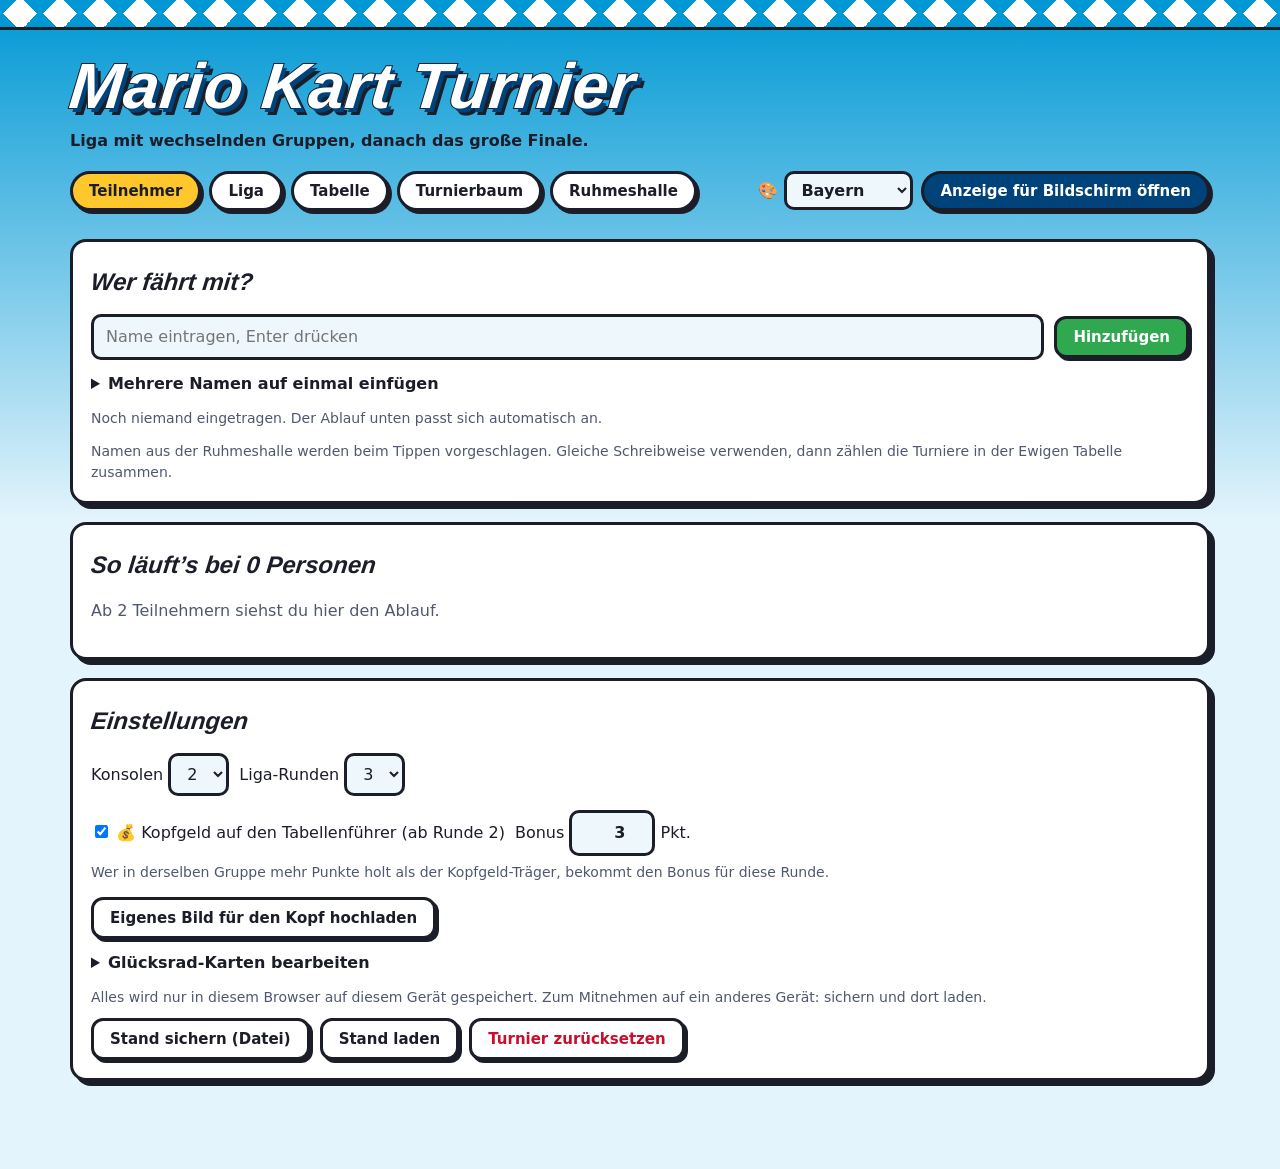
==== mario-kart-turnier-bayern.html @ a7f3b1e5 "Beamer-Anzeige: Pause/Weiter für die Rotation Button in der Kopfzeile und Taste P halten die Rotatio" ====
<!DOCTYPE html>
<html lang="de" data-design="bayern">
<head>
<meta charset="utf-8">
<meta name="robots" content="noindex,nofollow">
<meta name="viewport" content="width=device-width, initial-scale=1, viewport-fit=cover">
<title>Mario Kart Turnier – Bayern</title>
<style>
:root{
  --sky1:#47B8F5; --sky2:#BFE9FF; --panel:#FFFFFF; --panel2:#F1F6FC; --ink:#1B1D29; --muted:#4F5870;
  --edge:#1B1D29; --red:#E8352E; --yellow:#FFC72C; --green:#2FA84F; --blue:#1E7FD8; --white:#FFFFFF;
  --road:#3A3F52; --wire-line:#FFFFFF; --gold:#FFC72C; --silver:#C3CBD8; --bronze:#D58A4C;
  --display:"Arial Black","Arial Bold",Impact,"Helvetica Neue",sans-serif;
  --body:system-ui,-apple-system,"Segoe UI",Roboto,"Helvetica Neue",Arial,sans-serif;
  color-scheme:light; box-sizing:border-box;
  padding-top:env(safe-area-inset-top,0px); padding-bottom:env(safe-area-inset-bottom,0px);
}
@media (prefers-color-scheme:dark){:root:not([data-theme="light"]){
  --sky1:#0E1430; --sky2:#232B57; --panel:#1E2546; --panel2:#283160; --ink:#F2F4FA; --muted:#B4BCD6;
  --edge:#05070F; --road:#151A33; --blue:#4DA3F0; --green:#46C46A; color-scheme:dark;}}
:root[data-theme="dark"]{--sky1:#0E1430; --sky2:#232B57; --panel:#1E2546; --panel2:#283160; --ink:#F2F4FA; --muted:#B4BCD6;
  --edge:#05070F; --road:#151A33; --blue:#4DA3F0; --green:#46C46A; color-scheme:dark;}
*,*::before,*::after{box-sizing:inherit}
html{scroll-padding-top:env(safe-area-inset-top,0px);min-height:100%;background:var(--sky2)}
body{margin:0;min-height:100vh;color:var(--ink);font:16px/1.5 var(--body);
  background:linear-gradient(180deg,var(--sky1) 0,var(--sky2) 520px,var(--sky2) 100%)}
.curb{height:14px;background:repeating-linear-gradient(90deg,var(--red) 0 30px,var(--white) 30px 60px);border-bottom:3px solid var(--edge)}
.checker{height:18px;background:conic-gradient(var(--edge) 25%,var(--white) 0 50%,var(--edge) 0 75%,var(--white) 0) 0 0/18px 18px}
.wrap{max-width:1180px;margin:0 auto;padding:0 20px}
.logo{font-family:var(--display);font-weight:900;font-style:italic;letter-spacing:.01em;line-height:.95;margin:0;
  color:var(--white);-webkit-text-stroke:2px var(--edge);paint-order:stroke fill;
  text-shadow:4px 4px 0 var(--red),7px 7px 0 var(--edge);transform:skewX(-6deg);display:inline-block}
.top{padding:26px 0 6px}
.top .logo{font-size:clamp(34px,6.5vw,64px)}
.sub{margin:12px 0 0;color:var(--ink);font-weight:600}
nav{display:flex;gap:8px;flex-wrap:wrap;margin:18px 0 4px}
nav button,.pill{font:700 15px var(--body);border:3px solid var(--edge);background:var(--panel);color:var(--ink);
  padding:8px 16px;border-radius:999px;cursor:pointer;box-shadow:3px 3px 0 var(--edge)}
nav button[aria-selected="true"]{background:var(--yellow);color:#1B1D29}
nav .spacer{flex:1}
nav .show{background:var(--red);color:#fff}
.design{display:inline-flex;align-items:center;gap:6px;font-weight:700}
.design select{padding:6px 10px;font-weight:700}
main{padding:18px 0 70px}
section{display:none} section.on{display:block}
h2{font-family:var(--display);font-style:italic;font-weight:900;font-size:24px;margin:4px 0 14px;transform:skewX(-6deg)}
h3{font-size:17px;margin:0 0 8px}
.panel{background:var(--panel);border:3px solid var(--edge);border-radius:16px;padding:18px;margin-bottom:18px;box-shadow:5px 5px 0 var(--edge)}
.row{display:flex;gap:10px;flex-wrap:wrap;align-items:center}
input[type=text],input[type=number],select,textarea{font:inherit;color:var(--ink);background:var(--panel2);border:3px solid var(--edge);border-radius:10px;padding:8px 12px}
input[type=text]{flex:1;min-width:180px}
textarea{width:100%;min-height:76px;resize:vertical}
input[type=number]{width:86px;font-weight:700;text-align:right}
.btn{font:700 15px var(--body);border:3px solid var(--edge);border-radius:12px;padding:9px 16px;cursor:pointer;
  background:var(--blue);color:#fff;box-shadow:3px 3px 0 var(--edge)}
.btn:active{transform:translate(2px,2px);box-shadow:1px 1px 0 var(--edge)}
.btn.go{background:var(--green)}
.btn.ghost{background:var(--panel);color:var(--ink)}
.btn.danger{background:var(--panel);color:var(--red)}
.btn:disabled{opacity:.45;cursor:not-allowed;transform:none}
:focus-visible{outline:4px solid var(--yellow);outline-offset:2px}
details summary{cursor:pointer;font-weight:700;margin-top:12px}
.chips{display:flex;flex-wrap:wrap;gap:8px;margin-top:14px}
.chip{display:inline-flex;align-items:center;gap:6px;background:var(--panel2);border:2px solid var(--edge);border-radius:999px;padding:4px 6px 4px 14px;font-weight:600}
.chip button{border:0;background:transparent;color:var(--muted);font-size:18px;line-height:1;cursor:pointer;padding:2px 6px;border-radius:999px}
.chip button:disabled{visibility:hidden}
.muted{color:var(--muted)}
.note{color:var(--muted);font-size:14px;margin:12px 0 0}
.stats{display:grid;grid-template-columns:repeat(auto-fit,minmax(210px,1fr));gap:12px}
.stats div{background:var(--panel2);border:2px solid var(--edge);border-radius:12px;padding:12px 14px}
.stats b{display:block;font:italic 900 26px var(--display)}
.groups{display:grid;grid-template-columns:repeat(auto-fill,minmax(250px,1fr));gap:14px}
.group{background:var(--panel);border:3px solid var(--edge);border-radius:16px;overflow:hidden;box-shadow:4px 4px 0 var(--edge)}
.group .gh{display:flex;justify-content:space-between;align-items:center;gap:8px;padding:10px 14px;color:#fff;border-bottom:3px solid var(--edge)}
.group.c1 .gh{background:var(--blue)} .group.c2 .gh{background:var(--red)}
.group .gh h3{margin:0;font:italic 900 19px var(--display)}
.group .gh span{font-size:13px;font-weight:700}
.group .gb{padding:6px 14px 10px}
.prow{display:flex;justify-content:space-between;align-items:center;gap:10px;padding:7px 0;border-top:2px dashed var(--panel2)}
.prow:first-child{border-top:0}
.roundbar{display:flex;gap:8px;flex-wrap:wrap;margin-bottom:16px}
.pill[aria-pressed="true"]{background:var(--blue);color:#fff}
.pill.done::after{content:" ✓"}
.scroll{overflow-x:auto}
table{border-collapse:separate;border-spacing:0 6px;width:100%;min-width:440px}
th{font-size:13px;color:var(--muted);text-align:left;padding:0 12px;font-weight:700}
td{background:var(--panel2);padding:10px 12px;font-weight:600}
td:first-child{border-radius:12px 0 0 12px} td:last-child{border-radius:0 12px 12px 0}
.num{text-align:right;font-variant-numeric:tabular-nums}
td.total{font:italic 900 20px var(--display)}
tr.qual td{background:color-mix(in srgb,var(--green) 22%,var(--panel2))}
.badge{display:inline-grid;place-items:center;width:34px;height:34px;border-radius:50%;border:3px solid var(--edge);
  font:italic 900 16px var(--display);background:var(--panel);color:var(--ink)}
.b1{background:var(--gold);color:#1B1D29} .b2{background:var(--silver);color:#1B1D29} .b3{background:var(--bronze);color:#1B1D29}
.tie{font-size:12px;color:var(--red);margin-left:8px;font-weight:700}
/* Turnierbaum */
.tree{position:relative;display:flex;gap:64px;align-items:stretch;padding:10px 6px 10px;min-width:max-content}
.tree svg.wires{position:absolute;inset:0;pointer-events:none;overflow:visible;z-index:0}
.tcol{display:flex;flex-direction:column;justify-content:space-around;gap:22px;min-width:220px;position:relative;z-index:1;padding-top:30px}
.tcol>.lbl{position:absolute;top:0;left:0;right:0;font:italic 900 14px var(--display);color:var(--muted);margin:0;text-align:center}
.node{background:var(--panel);border:3px solid var(--edge);border-radius:16px;box-shadow:4px 4px 0 var(--edge);overflow:hidden}
.node .nh{padding:8px 14px;font:italic 900 16px var(--display);border-bottom:3px solid var(--edge);background:var(--panel2)}
.node.final .nh{background:var(--yellow);color:#1B1D29}
.node.final::before{content:"";display:block;height:12px;border-bottom:3px solid var(--edge);background:conic-gradient(var(--edge) 25%,var(--white) 0 50%,var(--edge) 0 75%,var(--white) 0) 0 0/12px 12px}
.node.win{text-align:center;padding:16px 18px;background:var(--panel)}
.node.win .cup{font-size:46px;line-height:1}
.node.win .wn{font:italic 900 22px var(--display);margin-top:6px}
.node .nb{padding:8px 14px 10px}
.node .prow select{padding:4px 8px}
.slot{color:var(--muted);font-style:italic;margin:2px 0}
.trow{display:flex;align-items:center;gap:10px;padding:5px 0}
.trow .badge{width:28px;height:28px;font-size:13px;border-width:2px}
.funwrap{margin-top:22px}
.podium{display:flex;justify-content:center;align-items:flex-end;gap:10px;margin-top:8px}
.podium div{text-align:center;border:3px solid var(--edge);border-bottom:0;border-radius:14px 14px 0 0;padding:12px 10px;min-width:110px;color:#1B1D29;font-weight:800}
.podium .p1{background:var(--gold);min-height:150px} .podium .p2{background:var(--silver);min-height:115px} .podium .p3{background:var(--bronze);min-height:88px}
.podium span{display:block;font:italic 900 32px var(--display)}
.empty{text-align:center;padding:30px}
/* Anzeige-Modus */
body.display .edit-only{display:none!important}
body.display{font-size:20px}
body.display .wrap{max-width:none;padding:0 40px}
.dview{display:none} .dview.on{display:block}
.dhead{display:flex;align-items:center;justify-content:space-between;gap:20px;padding:22px 0 10px}
.dhead .logo{font-size:clamp(36px,4.5vw,72px)}
.lights{display:flex;gap:10px;background:var(--edge);padding:8px 12px;border-radius:999px}
.lights i{width:20px;height:20px;border-radius:50%;background:#3a3f52;display:block}
.lights i.on{background:var(--green);box-shadow:0 0 12px var(--green)}
.dtitle{font:italic 900 clamp(26px,3vw,44px) var(--display);margin:6px 0 16px;transform:skewX(-6deg)}
body.display .group .gh h3{font-size:26px} body.display .group .gh span{font-size:17px}
body.display .groups{grid-template-columns:repeat(auto-fill,minmax(320px,1fr))}
body.display td{font-size:22px;padding:12px 16px} body.display td.total{font-size:28px}
body.display .badge{width:44px;height:44px;font-size:20px}
body.display .tcol{min-width:280px} body.display .node .nh{font-size:20px}
body.display .trow{font-size:22px}
body.display .tcol{flex:1} body.display .tcol>.lbl{font-size:18px} body.display .tree{min-width:0;width:100%}
body.display .podpanel h2{display:none}
body.display .podium{gap:18px;padding-top:30px}
body.display .podium div{min-width:240px;font-size:30px}
body.display .podium span{font-size:56px}
body.display .podium .p1{min-height:320px} body.display .podium .p2{min-height:250px} body.display .podium .p3{min-height:200px}
.progress{height:6px;background:var(--panel2);border:2px solid var(--edge);border-radius:999px;overflow:hidden;margin-top:18px}
.progress i{display:block;height:100%;width:0;background:var(--red)}
.paused{margin:18px 0 0;font-weight:700;color:var(--muted);text-align:center}
#pauseBtn[aria-pressed="true"]{background:var(--yellow);color:#1B1D29}
body.display .soundbtn{font-size:18px;padding:8px 18px}
@media (prefers-reduced-motion:no-preference){.progress i.run{animation:prog linear forwards}@keyframes prog{to{width:100%}}}
@media (prefers-reduced-motion:no-preference){.wires .rbline{animation:dash 1s linear infinite}@keyframes dash{to{stroke-dashoffset:-16}}}
@media (max-width:640px){.tree{gap:40px}.tcol{min-width:190px}}
.brand{display:flex;align-items:center;gap:18px}
.brand img{height:clamp(54px,7vw,90px);width:auto;max-width:200px;object-fit:contain;border:3px solid var(--edge);border-radius:14px;background:var(--panel);box-shadow:4px 4px 0 var(--edge)}
body.display .brand img{height:clamp(70px,7vw,120px)}
.badge.b1{background:linear-gradient(160deg,#FFF3B0 0,#FFC72C 45%,#E09A00 100%)}
.badge.b2{background:linear-gradient(160deg,#FFFFFF 0,#C3CBD8 50%,#8E99AB 100%)}
.badge.b3{background:linear-gradient(160deg,#F7C9A2 0,#D58A4C 50%,#9C5A26 100%)}
.counter{font:italic 900 22px var(--display);background:var(--yellow);color:#1B1D29;border:3px solid var(--edge);border-radius:999px;padding:4px 16px;box-shadow:3px 3px 0 var(--edge)}
.dright{display:flex;align-items:center;gap:14px}
.soundbtn{font:700 14px var(--body);border:3px solid var(--edge);border-radius:999px;background:var(--panel);color:var(--ink);padding:6px 12px;cursor:pointer}
/* Effekte */
#fx{position:fixed;inset:0;z-index:50;display:none;place-items:center;background:rgba(10,12,28,.97)}
#fx.on{display:grid}
.fxbox{text-align:center;color:#fff}
.biglights{display:flex;gap:22px;justify-content:center;background:#111;border:5px solid #000;border-radius:28px;padding:22px 30px;box-shadow:0 0 0 5px #fff3}
.biglights i{width:clamp(56px,9vw,110px);height:clamp(56px,9vw,110px);border-radius:50%;background:#33384a;display:block;border:4px solid #000}
.biglights i.red{background:radial-gradient(circle at 35% 30%,#ff9a8f,#E8352E 55%,#8a1510);box-shadow:0 0 30px #E8352E}
.biglights i.green{background:radial-gradient(circle at 35% 30%,#b6ffc6,#2FA84F 55%,#14592a);box-shadow:0 0 40px #2FA84F}
.fxtext{font:italic 900 clamp(40px,8vw,120px) var(--display);margin-top:24px;-webkit-text-stroke:3px #000;paint-order:stroke fill;text-shadow:6px 6px 0 var(--red);transform:skewX(-8deg)}
.fxsub{font:700 clamp(18px,2.4vw,32px) var(--body);margin-top:10px;min-height:1.4em;opacity:.9}
#confetti{position:fixed;inset:0;z-index:60;pointer-events:none;display:none}
.flags{position:fixed;inset:auto 0 0 0;z-index:55;display:none;justify-content:space-between;pointer-events:none;padding:0 4vw}
.flags.on{display:flex}
.flag{width:clamp(80px,12vw,180px);height:clamp(56px,8vw,120px);border:4px solid #000;background:conic-gradient(#000 25%,#fff 0 50%,#000 0 75%,#fff 0) 0 0/25% 33.4%;transform-origin:left bottom}
@media (prefers-reduced-motion:no-preference){.flags.on .flag{animation:wave .5s ease-in-out infinite alternate}.flags.on .flag:last-child{animation-delay:.25s}@keyframes wave{from{transform:rotate(-8deg) skewY(-4deg)}to{transform:rotate(6deg) skewY(5deg)}}}

/* Theme: Bayern */
:root{--sky1:#0098D4;--sky2:#E3F4FC;--red:#00427A;--blue:#0098D4;--panel2:#EEF7FC;--road:#244A6B}
.curb{height:30px;background-color:#FFFFFF;
  background-image:linear-gradient(135deg,#0098D4 25%,transparent 25%),linear-gradient(225deg,#0098D4 25%,transparent 25%),linear-gradient(315deg,#0098D4 25%,transparent 25%),linear-gradient(45deg,#0098D4 25%,transparent 25%);
  background-size:40px 28px}
.logo{color:#FFFFFF;text-shadow:4px 4px 0 #00427A,7px 7px 0 var(--edge)}
.group.c2 .gh{background:#00427A}
nav .show{background:#00427A}
.btn.danger{color:#C8102E} .tie{color:#C8102E}
.progress i{background:#0098D4}
@media (prefers-color-scheme:dark){:root:not([data-theme="light"]){--sky1:#06315A;--sky2:#071D36;--panel:#0F2C4D;--panel2:#16406B;--road:#0A1B30;--red:#4FB8F0;--blue:#1E9BD8}
 :root:not([data-theme="light"]) .group.c2 .gh,:root:not([data-theme="light"]) nav .show{background:#1F5C99}}
:root[data-theme="dark"]{--sky1:#06315A;--sky2:#071D36;--panel:#0F2C4D;--panel2:#16406B;--road:#0A1B30;--red:#4FB8F0;--blue:#1E9BD8}


/* Glücksrad */
#wheelfx{position:fixed;inset:0;z-index:52;display:none;place-items:center;background:rgba(10,12,28,.97);color:#fff;text-align:center;padding:20px;cursor:pointer}
#wheelfx.on{display:grid}
.wfor{font:700 clamp(16px,2vw,24px) var(--body);opacity:.85;min-height:1.4em}
.wname{font:italic 900 clamp(30px,5vw,64px) var(--display);-webkit-text-stroke:2px #000;paint-order:stroke fill;text-shadow:4px 4px 0 var(--red);transform:skewX(-6deg);margin:4px 0 16px}
.wheelbox{position:relative;width:min(56vmin,440px);aspect-ratio:1;margin:0 auto}
.wheel{width:100%;height:100%;transition-property:transform;transition-timing-function:cubic-bezier(.215,.61,.355,1)}
.wheel svg{width:100%;height:100%;display:block}
.wpointer{position:absolute;left:50%;top:-16px;transform:translateX(-50%);width:0;height:0;border-left:22px solid transparent;border-right:22px solid transparent;border-top:42px solid var(--yellow);filter:drop-shadow(0 3px 0 #000);z-index:2}
.wresult{font:italic 900 clamp(22px,3.4vw,46px) var(--display);margin-top:20px;min-height:1.3em;transform:skewX(-6deg)}
.wskip{font-size:14px;opacity:.6;margin-top:18px}
.wsum{max-width:760px;margin:0 auto;text-align:left;color:var(--ink)}
.htag{display:block;width:fit-content;font-size:12px;font-weight:700;background:var(--yellow);color:#1B1D29;border:2px solid var(--edge);border-radius:8px;padding:2px 8px;margin-top:4px;line-height:1.3}
body.display .htag{font-size:16px}
.hlist{display:grid;gap:12px}
.hcard{display:flex;gap:14px;align-items:center;background:var(--panel2);border:3px solid var(--edge);border-radius:14px;padding:12px 16px;font-weight:600}
.hcard .em{font-size:34px;line-height:1}
.hcard b{display:block;font:italic 900 19px var(--display)}
body.display .hcard{font-size:24px} body.display .hcard b{font-size:30px} body.display .hcard .em{font-size:52px}
/* Kopfgeld & Stechen */
.btag{display:inline-block;margin-left:8px;font-size:12px;font-weight:800;background:var(--gold);color:#1B1D29;border:2px solid var(--edge);border-radius:8px;padding:1px 7px;line-height:1.3;vertical-align:middle;white-space:nowrap}
body.display .btag{font-size:16px}
.bonus{font-size:.8em;font-weight:800;color:var(--green);margin-left:4px;white-space:nowrap}
.bnote{background:color-mix(in srgb,var(--gold) 30%,var(--panel2));border:2px solid var(--edge);border-radius:12px;padding:8px 14px;font-weight:600;margin:0 0 14px}
.tbbtn{font:700 12px var(--body);margin-left:8px;border:2px solid var(--edge);border-radius:8px;background:var(--panel);color:var(--ink);padding:2px 8px;cursor:pointer;vertical-align:middle}
.tie.won{color:var(--green)}
/* Ruhmeshalle */
.rgrid{display:grid;grid-template-columns:minmax(0,3fr) minmax(0,2fr);gap:18px;align-items:start}
@media (max-width:900px){.rgrid{grid-template-columns:minmax(0,1fr)}}
.rpod{margin-top:4px;font-weight:600}
.rwarn{background:color-mix(in srgb,var(--red) 14%,var(--panel2));border:2px solid var(--edge);border-radius:12px;padding:8px 14px;font-weight:600;margin:10px 0 0}
input[type=date]{font:inherit;color:var(--ink);background:var(--panel2);border:3px solid var(--edge);border-radius:10px;padding:8px 12px}
.tbbtn.del{color:var(--red)}
</style>
</head>
<body>
<div class="curb" aria-hidden="true"></div>
<div class="wrap">
  <header class="top edit-only">
    <div class="brand" id="brandEdit"><h1 class="logo">Mario Kart Turnier</h1></div>
    <p class="sub" id="sub"></p>
    <nav role="tablist" aria-label="Bereiche">
      <button role="tab" data-tab="teilnehmer">Teilnehmer</button>
      <button role="tab" data-tab="liga">Liga</button>
      <button role="tab" data-tab="tabelle">Tabelle</button>
      <button role="tab" data-tab="finale">Turnierbaum</button>
      <button role="tab" data-tab="ruhm">Ruhmeshalle</button>
      <span class="spacer"></span>
      <label class="design" title="Design wechseln">🎨 <select id="designSel" aria-label="Design"></select></label>
      <button class="show" id="openDisplay">Anzeige für Bildschirm öffnen</button>
    </nav>
  </header>
  <main>
    <section id="teilnehmer" class="edit-only"></section>
    <section id="liga" class="edit-only"></section>
    <section id="tabelle" class="edit-only"></section>
    <section id="finale" class="edit-only"></section>
    <section id="ruhm" class="edit-only"></section>
    <section id="anzeige"></section>
  </main>
</div>
<div id="fx" role="status" aria-live="assertive"><div class="fxbox"><div class="biglights"><i></i><i></i><i></i></div><div class="fxtext" id="fxText"></div><div class="fxsub" id="fxSub"></div></div></div>
<canvas id="confetti" aria-hidden="true"></canvas>
<div id="wheelfx" role="status" aria-live="polite"></div>
<div class="flags" id="flags" aria-hidden="true"><div class="flag"></div><div class="flag"></div></div>

<script>
const KEY='mk-turnier-v2',RKEY='mk-ruhm-v1';
const DEF=()=>({players:[],consoles:2,rounds:3,roundsData:[],finals:null,pen:{},bountyOn:true,bountyPts:3,tb:{}});
let S=load(), ligaView=lastRound(), isDisplay=false, dIndex=0, dTimer=null, dPaused=false, dStart=0;
const ROT_MS=15000;
function lastRound(){return Math.max(0,((S&&S.roundsData)||[]).length-1);}
function load(){try{const l=localStorage.getItem(KEY);if(l)return Object.assign(DEF(),JSON.parse(l));}catch(e){}return DEF();}
function persist(){try{localStorage.setItem(KEY,JSON.stringify(S));}catch(e){}}
let seenFx=S.fx?S.fx.t:0;
window.addEventListener('storage',e=>{if(e.key===RKEY){render();return;}if(e.key!==KEY)return;S=load();
  if(S.fx&&S.fx.t>seenFx&&Date.now()-S.fx.t<20000){seenFx=S.fx.t;
    if(S.fx.type==='draw'){playStart(S.fx.round);if(isDisplay){dIndex=0;resumeRotation();}}
    if(S.fx.type==='win'){playWin();if(isDisplay){dIndex=0;resumeRotation();}}
    if(S.fx.type==='wheel'){playWheel(S.fx);if(isDisplay){dIndex=0;resumeRotation();}}
  }
  render();});

const $=id=>document.getElementById(id);
const esc=s=>String(s).replace(/[&<>"']/g,c=>({'&':'&amp;','<':'&lt;','>':'&gt;','"':'&quot;',"'":'&#39;'}[c]));
const uid=()=>Math.random().toString(36).slice(2,10);
const nameOf=id=>{const p=S.players.find(p=>p.id===id);return p?p.name:'?'};
const brandHtml=()=>`${S.logo?`<img src="${S.logo}" alt="Eigenes Bild">`:''}<h1 class="logo">Mario Kart Turnier</h1>`;
const badge=(n)=>`<span class="badge ${n<=3?'b'+n:''}">${n}</span>`;

/* ---------- Logik ---------- */
function groupSizes(n){if(n<=0)return[];const g=Math.ceil(n/4),b=Math.floor(n/g),x=n%g;return Array.from({length:g},(_,i)=>b+(i<x?1:0));}
function shuffle(a){a=a.slice();for(let i=a.length-1;i>0;i--){const j=Math.floor(Math.random()*(i+1));[a[i],a[j]]=[a[j],a[i]];}return a;}
function pairCounts(){const m={};S.roundsData.forEach(r=>r.groups.forEach(g=>{for(const a of g.members)for(const b of g.members)if(a<b){const k=a+'|'+b;m[k]=(m[k]||0)+1;}}));return m;}
function splitIntoGroups(ids,avoid){
  const sizes=groupSizes(ids.length);let best=null,bc=Infinity;
  for(let t=0;t<(avoid?400:1);t++){
    const sh=shuffle(ids),gs=[];let i=0;for(const s of sizes){gs.push(sh.slice(i,i+s));i+=s;}
    let c=0;if(avoid)for(const g of gs)for(const a of g)for(const b of g)if(a<b)c+=(avoid[a+'|'+b]||0)**2;
    if(c<bc){bc=c;best=gs;if(c===0)break;}
  }
  return (best||[]).map((m,i)=>({members:m,console:i%S.consoles+1,wave:Math.floor(i/S.consoles)+1,scores:{}}));
}
const roundComplete=r=>r.groups.every(g=>g.members.every(id=>typeof g.scores[id]==='number'));
const roundTouched=r=>r.groups.some(g=>Object.keys(g.scores).length>0);
const inAnyRound=id=>S.roundsData.some(r=>r.groups.some(g=>g.members.includes(id)));
const ligaDone=()=>S.roundsData.length>=S.rounds&&S.roundsData.slice(0,S.rounds).every(roundComplete);
/* Kopfgeld: Träger wird beim Auslosen in roundsData[i].bounty festgehalten, Bonus wird nur berechnet, nie gespeichert */
const bountyPts=()=>Math.max(0,Math.round(+S.bountyPts||0));
const bountyOf=r=>S.bountyOn!==false&&r&&r.bounty?r.bounty:null;
function bountyBonus(r,id){
  const b=bountyOf(r);if(!b||b===id)return 0;
  const g=r.groups.find(g=>g.members.includes(b));if(!g||!g.members.includes(id))return 0;
  const sb=g.scores[b],sp=g.scores[id];
  return typeof sb==='number'&&typeof sp==='number'&&sp>sb?bountyPts():0;
}
/* Stechen: S.tb["Gesamt|Bestwert"] = IDs der Stechen-Sieger in Reihenfolge. Ändert sich die Punktzahl, greift der Eintrag nicht mehr. */
const tieSig=r=>r.total+'|'+r.best;
const tbRank=r=>{const l=S.tb&&S.tb[tieSig(r)],i=Array.isArray(l)?l.indexOf(r.id):-1;return i<0?Infinity:i;};
function standings(){
  const rows=S.players.map(p=>{
    const per=S.roundsData.map(r=>{for(const g of r.groups)if(g.members.includes(p.id))return typeof g.scores[p.id]==='number'?g.scores[p.id]:null;return null;});
    const bonus=S.roundsData.map(r=>bountyBonus(r,p.id));
    const v=per.filter(x=>x!==null);
    return{id:p.id,name:p.name,per,bonus,total:v.reduce((a,b)=>a+b,0)+bonus.reduce((a,b)=>a+b,0),best:v.length?Math.max(...v):0};
  });
  rows.forEach(r=>r.tbr=tbRank(r));
  rows.sort((a,b)=>b.total-a.total||b.best-a.best||(a.tbr===b.tbr?0:a.tbr<b.tbr?-1:1)||a.name.localeCompare(b.name,'de'));
  const same=(a,b)=>!!(a&&b&&a.total===b.total&&a.best===b.best);
  rows.forEach((r,i)=>{const o=rows[i-1],n=rows[i+1];
    r.tieAny=r.total>0&&(same(o,r)||same(n,r));
    r.tie=r.tieAny&&r.tbr===Infinity&&rows.some(x=>x!==r&&same(x,r)&&x.tbr===Infinity);
    r.tieWon=r.tieAny&&r.tbr!==Infinity;});
  return rows;
}
function planFor(n){
  if(n<=4)return{type:'direct',qual:n,text:'Alle fahren direkt das Finale.'};
  if(n<=10)return{type:'top4',qual:4,text:'Die Top 4 der Tabelle fahren das Finale, alle anderen das Spaßfinale.'};
  return{type:'semis',qual:8,text:'Plätze 1–8 fahren zwei Halbfinals, die besten 2 je Halbfinale kommen ins Finale. Alle anderen fahren das Spaßfinale.'};
}
function estimate(n){
  const g=groupSizes(n).length,w=Math.ceil(g/S.consoles)||0,plan=planFor(n);
  return{g,w,total:w*13*S.rounds+(plan.type==='semis'?Math.ceil(2/S.consoles)*13:0)+(n>plan.qual?13:0)+15};
}
const heatComplete=h=>{const r=h.members.map(id=>h.place[id]).filter(Boolean);return h.members.length>0&&r.length===h.members.length&&new Set(r).size===r.length;};
const heatOrder=h=>h.members.slice().sort((a,b)=>(h.place[a]||99)-(h.place[b]||99));
function finalHeat(){
  const F=S.finals;if(!F)return null;
  let m=F.type!=='semis'?F.finalBase:(F.semis.every(heatComplete)?F.semis.flatMap(h=>heatOrder(h).slice(0,2)):[]);
  return{name:'Finale',members:m,place:F.finalPlace};
}
function startFinals(){
  const st=standings(),plan=planFor(st.length),ids=st.map(r=>r.id);
  const F={type:plan.type,semis:[],finalBase:null,finalPlace:{},fun:[]};let rest;
  if(plan.type==='semis'){const t=ids.slice(0,8);
    F.semis=[{name:'Halbfinale A',members:[t[0],t[3],t[4],t[7]].filter(Boolean),place:{}},{name:'Halbfinale B',members:[t[1],t[2],t[5],t[6]].filter(Boolean),place:{}}];
    rest=ids.slice(8);
  }else{F.finalBase=ids.slice(0,plan.qual);rest=ids.slice(plan.qual);}
  F.fun=splitIntoGroups(rest,null).map(g=>g.members);
  S.finals=F;persist();render();
}

/* ---------- Bausteine ---------- */
function tableHtml(editable){
  const st=standings(),plan=planFor(st.length);
  if(!st.length)return`<p class="muted">Noch keine Teilnehmer.</p>`;
  const nR=Math.max(S.rounds,S.roundsData.length);
  const tieCell=r=>r.tie?`<span class="tie">Stechen</span>${editable?`<button class="tbbtn" data-tbwin="${r.id}" aria-label="${esc(r.name)} hat das Stechen gewonnen">hat gewonnen</button>`:''}`
    :r.tieWon?`<span class="tie won">Stechen ✓</span>${editable?`<button class="tbbtn" data-tbreset="${esc(tieSig(r))}" aria-label="Stechen bei ${esc(r.name)} zurücksetzen" title="Stechen zurücksetzen">↺</button>`:''}`:'';
  const cell=(r,k)=>r.per[k]==null?'–':r.per[k]+(r.bonus[k]?` <span class="bonus" title="Kopfgeld-Bonus">+${r.bonus[k]}</span>`:'');
  return`<div class="scroll"><table><thead><tr><th>Platz</th><th>Name</th>${Array.from({length:nR},(_,i)=>`<th class="num">R${i+1}</th>`).join('')}<th class="num">Gesamt</th></tr></thead>
  <tbody>${st.map((r,i)=>`<tr class="${i<plan.qual&&plan.type!=='direct'?'qual':''}"><td>${badge(i+1)}</td><td>${esc(r.name)}${tieCell(r)}</td>
  ${Array.from({length:nR},(_,k)=>`<td class="num">${cell(r,k)}</td>`).join('')}<td class="num total">${r.total}</td></tr>`).join('')}</tbody></table></div>`;
}
function bountyNote(r){
  const b=bountyOf(r);if(!b)return'';
  return`<p class="bnote">💰 Kopfgeld auf <b>${esc(nameOf(b))}</b>: Wer in derselben Gruppe mehr Punkte holt, bekommt +${bountyPts()} Bonuspunkte.</p>`;
}
const MAX_SCORE=60;
function groupsHtml(r,editable,gIdx){
  return`<div class="groups">${r.groups.map((g,gi)=>`<article class="group c${g.console}">
    <div class="gh"><h3>Gruppe ${gi+1}</h3><span>Konsole ${g.console} · Durchgang ${g.wave}</span></div>
    <div class="gb">${g.members.map(id=>`<div class="prow"><span>${esc(nameOf(id))}${bountyOf(r)===id?'<span class="btag" title="Kopfgeld-Träger">💰 Kopfgeld</span>':''}${htag(gIdx+1,id)}</span>${editable
      ?`<input type="number" min="0" max="${MAX_SCORE}" inputmode="numeric" aria-label="Punkte ${esc(nameOf(id))}" data-key="sc-${gIdx}-${gi}-${id}" data-g="${gi}" data-p="${id}" value="${typeof g.scores[id]==='number'?g.scores[id]:''}">`
      :`<b>${typeof g.scores[id]==='number'?g.scores[id]+' Pkt.'+(bountyBonus(r,id)?` <span class="bonus">+${bountyBonus(r,id)}</span>`:''):''}</b>`}</div>`).join('')}</div></article>`).join('')}</div>`;
}
function heatNode(h,key,editable,cls,from,placeholder){
  let body;
  if(!h||!h.members.length) body=`<p class="slot">${esc(placeholder)}</p>`;
  else if(editable){
    const opts=`<option value="">–</option>`+h.members.map((_,i)=>`<option value="${i+1}">${i+1}.</option>`).join('');
    body=h.members.map(id=>`<div class="prow"><span>${esc(nameOf(id))}</span><select data-heat="${key}" data-p="${id}" data-key="h-${key}-${id}" aria-label="Platz ${esc(nameOf(id))}">${opts}</select></div>`).join('');
  }else{
    const ord=heatComplete(h)?heatOrder(h):h.members;
    body=ord.map(id=>`<div class="trow">${heatComplete(h)?badge(h.place[id]):''}<span>${esc(nameOf(id))}</span></div>`).join('');
  }
  return`<div class="node ${cls||''}" data-node="${key}" ${from?`data-from="${from}"`:''}><div class="nh">${esc(h?h.name:'')}</div><div class="nb">${body}</div></div>`;
}
function treeHtml(editable){
  const n=S.players.length,plan=planFor(n),F=S.finals,st=standings();
  const ligaTop=st.slice(0,plan.qual);
  const ligaBody=ligaTop.length&&S.roundsData.length
    ?ligaTop.map((r,i)=>`<div class="trow">${badge(i+1)}<span>${esc(r.name)}</span></div>`).join('')+(F?'':`<p class="slot">Stand jetzt</p>`)
    :`<p class="slot">${S.rounds} Runden, die Tabelle entscheidet</p>`;
  const cols=[`<div class="tcol"><p class="lbl">Liga</p><div class="node" data-node="liga"><div class="nh">Top ${plan.qual||''}</div><div class="nb">${ligaBody}</div></div></div>`];
  let finalFrom='liga';
  if(plan.type==='semis'){
    const s=F?F.semis:[{name:'Halbfinale A',members:[]},{name:'Halbfinale B',members:[]}];
    cols.push(`<div class="tcol"><p class="lbl">Halbfinale</p>${heatNode(s[0],'s0',editable&&F,'', 'liga','Plätze 1, 4, 5, 8')}${heatNode(s[1],'s1',editable&&F,'','liga','Plätze 2, 3, 6, 7')}</div>`);
    finalFrom='s0,s1';
  }
  const fh=F?finalHeat():{name:'Finale',members:[]};
  cols.push(`<div class="tcol"><p class="lbl">Finale</p>${heatNode(fh,'f',editable&&F&&fh.members.length,'final',finalFrom,plan.type==='semis'?'Je die besten 2 aus A und B':'Plätze 1–4 der Tabelle')}</div>`);
  const winner=F&&fh&&heatComplete(fh)?heatOrder(fh)[0]:null;
  cols.push(`<div class="tcol"><p class="lbl">Sieger</p><div class="node win" data-node="w" data-from="f"><div class="cup" aria-hidden="true">🏆</div><div class="wn">${winner?esc(nameOf(winner)):'?'}</div></div></div>`);
  let html=`<div class="scroll"><div class="tree">${cols.join('')}<svg class="wires" aria-hidden="true"></svg></div></div>`;
  if(F&&F.fun.length) html+=`<div class="funwrap"><h3>Spaßfinale, ohne Wertung</h3><div class="groups">${F.fun.map((m,i)=>`<article class="group c${i%S.consoles+1}"><div class="gh"><h3>Spaßgruppe ${i+1}</h3><span>Konsole ${i%S.consoles+1}</span></div><div class="gb">${m.map(id=>`<div class="prow"><span>${esc(nameOf(id))}</span></div>`).join('')}</div></article>`).join('')}</div></div>`;
  return html;
}
function drawWires(){
  document.querySelectorAll('.tree').forEach(tree=>{
    const svg=tree.querySelector('svg.wires');if(!svg||!tree.offsetParent)return;
    const tb=tree.getBoundingClientRect();let d='';
    let rb='';
    tree.querySelectorAll('[data-from]').forEach(node=>{
      const toFinal=node.dataset.node==='f'||node.dataset.node==='w';
      node.dataset.from.split(',').forEach(src=>{
        const s=tree.querySelector(`[data-node="${src}"]`);if(!s)return;
        const a=s.getBoundingClientRect(),b=node.getBoundingClientRect();
        const x1=a.right-tb.left,y1=a.top+a.height/2-tb.top,x2=b.left-tb.left,y2=b.top+b.height/2-tb.top,xm=(x1+x2)/2;
        const seg=`M${x1} ${y1} C${xm} ${y1},${xm} ${y2},${x2} ${y2} `;d+=seg;if(toFinal)rb+=seg;
      });
    });
    svg.setAttribute('width',tree.scrollWidth);svg.setAttribute('height',tree.scrollHeight);
    svg.innerHTML=`<path d="${d}" fill="none" stroke="var(--edge)" stroke-width="16" stroke-linecap="round"/>
      <path d="${d}" fill="none" stroke="var(--road)" stroke-width="10" stroke-linecap="round"/>
      <path d="${d}" fill="none" stroke="var(--wire-line)" stroke-width="2" stroke-dasharray="8 8"/>
      <defs><linearGradient id="rbw" gradientUnits="userSpaceOnUse" x1="0" y1="0" x2="60" y2="60" spreadMethod="repeat">
        <stop offset="0" stop-color="#0098D4"/><stop offset=".25" stop-color="#0098D4"/><stop offset=".26" stop-color="#ffffff"/><stop offset=".5" stop-color="#ffffff"/><stop offset=".51" stop-color="#0098D4"/><stop offset=".75" stop-color="#0098D4"/><stop offset=".76" stop-color="#ffffff"/><stop offset="1" stop-color="#ffffff"/></linearGradient></defs>
      ${rb?`<path d="${rb}" fill="none" stroke="var(--edge)" stroke-width="16" stroke-linecap="round"/><path class="rb" d="${rb}" fill="none" stroke="url(#rbw)" stroke-width="10" stroke-linecap="round"/><path class="rbline" d="${rb}" fill="none" stroke="#fff" stroke-width="2" stroke-dasharray="8 8"/>`:''}`;
  });
}
window.addEventListener('resize',drawWires);

/* ---------- Bearbeiten ---------- */
function renderTeilnehmer(){
  const n=S.players.length,plan=planFor(n),e=estimate(n),started=S.roundsData.length>0;
  $('teilnehmer').innerHTML=`
  <div class="panel"><h2>Wer fährt mit?</h2>
    <div class="row"><input type="text" id="newName" data-key="newName" placeholder="Name eintragen, Enter drücken" aria-label="Name" list="ruhmNames" autocomplete="off"><datalist id="ruhmNames">${knownNames().filter(k=>!S.players.some(p=>normName(p.name)===normName(k))).map(k=>`<option value="${esc(k)}">`).join('')}</datalist><button class="btn go" id="addBtn">Hinzufügen</button></div>
    <details><summary>Mehrere Namen auf einmal einfügen</summary>
      <p class="note">Ein Name pro Zeile oder mit Komma getrennt, z. B. aus den Outlook-Zusagen kopiert.</p>
      <textarea id="bulk" aria-label="Mehrere Namen"></textarea><div class="row" style="margin-top:8px"><button class="btn" id="bulkBtn">Alle hinzufügen</button></div></details>
    ${n?`<div class="chips">${S.players.map(p=>`<span class="chip">${esc(p.name)}<button data-del="${p.id}" aria-label="${esc(p.name)} entfernen" ${inAnyRound(p.id)?'disabled':''}>×</button></span>`).join('')}</div>`
      :`<p class="note">Noch niemand eingetragen. Der Ablauf unten passt sich automatisch an.</p>`}
    ${knownNames().length?`<p class="note">Namen aus der Ruhmeshalle werden beim Tippen vorgeschlagen. Gleiche Schreibweise verwenden, dann zählen die Turniere in der Ewigen Tabelle zusammen.</p>`:''}
    ${started?`<p class="note">Die Liga läuft schon. Wer jetzt dazukommt, fährt ab der nächsten ausgelosten Runde mit.</p>`:''}
  </div>
  <div class="panel"><h2>So läuft’s bei ${n} ${n===1?'Person':'Personen'}</h2>
    ${n<2?`<p class="muted">Ab 2 Teilnehmern siehst du hier den Ablauf.</p>`:`<div class="stats">
      <div><b>${e.g}</b>${e.g===1?'Gruppe':'Gruppen'} pro Runde (${groupSizes(n).join(' / ')} Spieler)</div>
      <div><b>${S.rounds}</b>Liga-Runden mit je 4 Zufallsstrecken</div>
      <div><b>${plan.type==='semis'?'HF + Finale':plan.type==='direct'?'Finale':'Top 4'}</b>${esc(plan.text)}</div>
      <div><b>~${Math.round(e.total/5)*5} min</b>geschätzt, ${e.w} ${e.w===1?'Durchgang':'Durchgänge'} pro Runde</div></div>`}
  </div>
  <div class="panel"><h2>Einstellungen</h2>
    <div class="row">
      <label>Konsolen <select id="consoles"><option value="1" ${S.consoles==1?'selected':''}>1</option><option value="2" ${S.consoles==2?'selected':''}>2</option></select></label>
      <label>Liga-Runden <select id="rounds">${[2,3,4].map(r=>`<option ${S.rounds==r?'selected':''}>${r}</option>`).join('')}</select></label>
    </div>
    <div class="row" style="margin-top:14px">
      <label><input type="checkbox" id="bountyOn" ${S.bountyOn!==false?'checked':''}> 💰 Kopfgeld auf den Tabellenführer (ab Runde 2)</label>
      <label>Bonus <input type="number" id="bountyPts" min="1" max="15" value="${bountyPts()}" ${S.bountyOn!==false?'':'disabled'}> Pkt.</label>
    </div>
    <p class="note" style="margin-top:6px">Wer in derselben Gruppe mehr Punkte holt als der Kopfgeld-Träger, bekommt den Bonus für diese Runde.</p>
    <div class="row" style="margin-top:14px">
      <label class="btn ghost" style="display:inline-block">${S.logo?'Bild ersetzen':'Eigenes Bild für den Kopf hochladen'}<input type="file" id="logoFile" accept="image/*" hidden></label>
      ${S.logo?'<button class="btn danger" id="logoDel">Bild entfernen</button>':''}
    </div>
    <details><summary>Glücksrad-Karten bearbeiten</summary><p class="note">Eine Karte pro Zeile. Ein Emoji am Anfang erscheint auf dem Rad.</p><textarea id="cardsTa" aria-label="Glücksrad-Karten" style="min-height:200px">${esc(cardList().join('\n'))}</textarea><div class="row" style="margin-top:8px"><button class="btn" id="cardsSave">Karten speichern</button><button class="btn ghost" id="cardsDef">Standardkarten</button></div></details>
    <p class="note">Alles wird nur in diesem Browser auf diesem Gerät gespeichert. Zum Mitnehmen auf ein anderes Gerät: sichern und dort laden.</p>
    <div class="row" style="margin-top:10px">
      <button class="btn ghost" id="expBtn">Stand sichern (Datei)</button>
      <label class="btn ghost" style="display:inline-block">Stand laden<input type="file" id="impFile" accept="application/json,.json" hidden></label>
      <button class="btn danger" id="resetBtn">Turnier zurücksetzen</button>
    </div>
  </div>`;
  const addNames=list=>{let c=0;for(let v of list){v=v.trim();if(!v||S.players.some(p=>p.name.toLowerCase()===v.toLowerCase()))continue;S.players.push({id:uid(),name:v});c++;}if(c){persist();}render();};
  $('addBtn').onclick=()=>{addNames([$('newName').value]);$('newName').focus();};
  $('newName').onkeydown=e=>{if(e.key==='Enter'){addNames([e.target.value]);$('newName').focus();}};
  $('bulkBtn').onclick=()=>addNames($('bulk').value.split(/[\n,;]+/));
  $('teilnehmer').querySelectorAll('[data-del]').forEach(b=>b.onclick=()=>{S.players=S.players.filter(p=>p.id!==b.dataset.del);persist();render();});
  $('consoles').onchange=e=>{S.consoles=+e.target.value;persist();render();};
  $('rounds').onchange=e=>{S.rounds=+e.target.value;persist();render();};
  $('bountyOn').onchange=e=>{S.bountyOn=e.target.checked;persist();render();};
  $('bountyPts').onchange=e=>{const v=Math.round(+e.target.value);if(!(v>=1&&v<=15)){alert('Bitte einen Bonus zwischen 1 und 15 Punkten eintragen.');e.target.value=bountyPts();return;}S.bountyPts=v;persist();render();};
  $('expBtn').onclick=()=>{const a=document.createElement('a');a.href=URL.createObjectURL(new Blob([JSON.stringify(S,null,1)],{type:'application/json'}));a.download='mario-kart-turnier-stand.json';a.click();};
  $('impFile').onchange=e=>{const f=e.target.files[0];if(!f)return;f.text().then(t=>{try{const d=JSON.parse(t);if(!Array.isArray(d.players))throw 0;S=Object.assign(DEF(),d);ligaView=lastRound();persist();render();}catch(x){alert('Die Datei ist kein gültiger Turnierstand.');}});};
  $('logoFile').onchange=e=>{const file=e.target.files[0];if(!file)return;const img=new Image();img.onload=()=>{const k=Math.min(1,360/Math.max(img.width,img.height)),c=document.createElement('canvas');c.width=Math.round(img.width*k);c.height=Math.round(img.height*k);c.getContext('2d').drawImage(img,0,0,c.width,c.height);S.logo=c.toDataURL('image/png');persist();render();URL.revokeObjectURL(img.src);};img.src=URL.createObjectURL(file);};
  const ld=$('logoDel');if(ld)ld.onclick=()=>{delete S.logo;persist();render();};
  $('cardsSave').onclick=()=>{const l=$('cardsTa').value.split('\n').map(x=>x.trim()).filter(Boolean);if(l.length<2){alert('Bitte mindestens 2 Karten eintragen.');return;}S.cards=l;persist();render();};
  $('cardsDef').onclick=()=>{delete S.cards;persist();render();};
  $('resetBtn').onclick=()=>{if(confirm('Wirklich alles löschen? Teilnehmer und Ergebnisse gehen verloren.')){S=DEF();ligaView=0;persist();render();}};
}
function renderLiga(){
  const R=S.roundsData,n=S.players.length,last=R[R.length-1];
  const canDraw=n>=2&&R.length<S.rounds&&(!last||roundComplete(last));
  if(ligaView>=R.length)ligaView=Math.max(0,R.length-1);
  if(!R.length){
    $('liga').innerHTML=`<h2>Liga</h2><div class="panel empty"><p>${n<2?'Trag zuerst mindestens 2 Teilnehmer ein.':'Bereit für Runde 1. Die Gruppen werden zufällig gelost und auf die Konsolen verteilt.'}</p><button class="btn go" id="drawBtn" ${canDraw?'':'disabled'}>Runde 1 auslosen</button></div>`;
    $('drawBtn').onclick=draw;return;
  }
  const r=R[ligaView],atLast=ligaView===R.length-1;
  $('liga').innerHTML=`<h2>Liga</h2>
  <div class="roundbar">${R.map((x,i)=>`<button class="pill ${roundComplete(x)?'done':''}" data-r="${i}" aria-pressed="${i===ligaView}">Runde ${i+1}</button>`).join('')}</div>
  <p class="muted">Pro Gruppe ein VS-Rennen mit 4 Zufallsstrecken. Danach die Gesamtpunkte eintragen, die das Spiel anzeigt.</p>
  ${S.pen&&S.pen[ligaView+1]?`<div class="panel"><h3>🎡 Handicaps in Runde ${ligaView+1}</h3>${hcardsHtml(ligaView+1)}</div>`:''}
  ${bountyNote(r)}${groupsHtml(r,true,ligaView)}
  <div class="row" style="margin-top:18px">
    ${atLast&&R.length<S.rounds?`<button class="btn go" id="drawBtn" ${canDraw?'':'disabled'}>Runde ${R.length+1} auslosen</button>`:''}
    ${atLast&&!roundTouched(last)&&!S.finals?`<button class="btn ghost" id="redrawBtn">Runde ${R.length} neu auslosen</button>`:''}
    ${atLast&&!roundComplete(last)?`<span class="muted">Die nächste Runde lässt sich auslosen, sobald alle Punkte drin sind.</span>`:''}
    ${ligaDone()?`<span class="muted">Liga abgeschlossen, weiter im Turnierbaum.</span>`:''}
  </div>${wheelAreaHtml()}`;
  $('liga').querySelectorAll('[data-r]').forEach(b=>b.onclick=()=>{ligaView=+b.dataset.r;renderLiga();});
  $('liga').querySelectorAll('input[data-p]').forEach(inp=>inp.onchange=()=>{
    const g=r.groups[+inp.dataset.g],v=inp.value.trim(),old=g.scores[inp.dataset.p];
    if(v===''){delete g.scores[inp.dataset.p];}
    else{const x=Math.round(+v);
      if(!Number.isFinite(x)||x<0||x>MAX_SCORE){alert(`Bitte 0 bis ${MAX_SCORE} Punkte eintragen (4 Rennen × höchstens 15 Punkte).`);inp.value=typeof old==='number'?old:'';inp.focus();return;}
      g.scores[inp.dataset.p]=x;}
    persist();queueRender();
  });
  const d=$('drawBtn');if(d)d.onclick=draw;
  const rd=$('redrawBtn');if(rd)rd.onclick=()=>{S.roundsData.pop();draw();};
  const wb=$('wheelBtn');if(wb)wb.onclick=spinWheel;
  const wp=$('wheelReplay');if(wp)wp.onclick=()=>{if(S.fx&&S.fx.type==='wheel'){S.fx={...S.fx,t:Date.now()};seenFx=S.fx.t;persist();playWheel(S.fx);}};
  const wdl=$('wheelDel');if(wdl)wdl.onclick=()=>{const wr=wheelRound();if(wr&&confirm('Handicaps für Runde '+wr+' verwerfen? Danach kann neu gedreht werden.')){delete S.pen[wr];persist();render();}};
}
function draw(){
  const rd={groups:splitIntoGroups(S.players.map(p=>p.id),pairCounts())};
  if(S.bountyOn!==false&&S.roundsData.length>=1){const lead=standings()[0];if(lead&&rd.groups.some(g=>g.members.includes(lead.id)))rd.bounty=lead.id;}
  S.roundsData.push(rd);ligaView=S.roundsData.length-1;S.fx={type:'draw',round:S.roundsData.length,t:Date.now()};seenFx=S.fx.t;persist();render();playStart(S.fx.round);}
function renderTabelle(){
  const plan=planFor(S.players.length);
  $('tabelle').innerHTML=`<h2>Tabelle</h2><div class="panel">${tableHtml(true)}
  <p class="note">${plan.type!=='direct'?`Grün: Plätze, die ins ${plan.type==='semis'?'Halbfinale':'Finale'} kommen. `:''}${S.bountyOn!==false?`„+${bountyPts()}“ hinter Rundenpunkten ist der Kopfgeld-Bonus, er zählt in die Gesamtpunkte. `:''}Bei Punktgleichheit zählt das beste Einzelergebnis, danach ein Stechen-Rennen. Den Sieger des Stechens per „hat gewonnen“ festlegen.</p></div>`;
  $('tabelle').querySelectorAll('[data-tbwin]').forEach(b=>b.onclick=()=>{
    const r=standings().find(x=>x.id===b.dataset.tbwin);if(!r)return;
    const k=tieSig(r);S.tb=S.tb&&typeof S.tb==='object'?S.tb:{};
    const l=Array.isArray(S.tb[k])?S.tb[k]:[];if(!l.includes(r.id))l.push(r.id);S.tb[k]=l;persist();render();});
  $('tabelle').querySelectorAll('[data-tbreset]').forEach(b=>b.onclick=()=>{if(S.tb)delete S.tb[b.dataset.tbreset];persist();render();});
}
function renderFinale(){
  const F=S.finals,n=S.players.length;
  $('finale').innerHTML=`<h2>Turnierbaum</h2><div class="panel">${treeHtml(true)}
  <p class="note">${F?(F.fun.length?'Reihenfolge: zuerst das Spaßfinale, dann schauen alle gemeinsam das Finale. ':'')+'Trag die Plätze ein, die das Spiel nach dem Rennen anzeigt.':esc(planFor(n).text)}</p>
  <div class="row" style="margin-top:14px">${F?`<button class="btn ghost" id="unfinBtn">Finalrunde zurücksetzen</button>`
    :`<button class="btn go" id="finBtn" ${ligaDone()&&n>=2?'':'disabled'}>Finalrunde starten</button>${ligaDone()?'':`<span class="muted">Geht los, sobald alle ${S.rounds} Liga-Runden eingetragen sind.</span>`}`}</div></div>
  ${podiumHtml()}${archiveHtml()}`;
  $('finale').querySelectorAll('select[data-heat]').forEach(sel=>{
    const k=sel.dataset.heat,h=k==='f'?finalHeat():F.semis[+k.slice(1)];
    sel.value=h.place[sel.dataset.p]||'';
    sel.onchange=()=>{const t=k==='f'?F.finalPlace:h.place;const before=heatComplete(finalHeat());if(sel.value)t[sel.dataset.p]=+sel.value;else delete t[sel.dataset.p];if(k!=='f')F.finalPlace={};const won=!before&&heatComplete(finalHeat());if(won){S.fx={type:'win',t:Date.now()};seenFx=S.fx.t;}persist();queueRender();if(won)playWin();};
  });
  const b=$('finBtn');if(b)b.onclick=startFinals;
  const ab=$('arBtn');if(ab)ab.onclick=()=>archiveTournament(false);
  const au=$('arUpd');if(au)au.onclick=()=>archiveTournament(true);
  const u=$('unfinBtn');if(u)u.onclick=()=>{if(confirm('Finalrunde zurücksetzen? Die Liga bleibt erhalten.')){S.finals=null;persist();render();}};
}
function podiumHtml(){
  const fh=finalHeat();if(!fh||!heatComplete(fh))return'';
  const o=heatOrder(fh);
  return`<div class="panel podpanel"><h2>Siegerehrung</h2><div class="podium">
    ${o[1]?`<div class="p2"><span>2</span>${esc(nameOf(o[1]))}</div>`:''}<div class="p1"><span>1</span>${esc(nameOf(o[0]))}</div>${o[2]?`<div class="p3"><span>3</span>${esc(nameOf(o[2]))}</div>`:''}</div></div>`;
}

/* ---------- Anzeige ---------- */
function displayViews(){
  const v=[],R=S.roundsData,last=R[R.length-1];
  if(S.finals){const fh=finalHeat();if(fh&&heatComplete(fh))v.push('sieger');v.push('baum','tabelle');}
  else{if(last&&!roundComplete(last))v.push('runde');if(handicapRound())v.push('handicap');v.push('tabelle','baum');}
  if(ruhmAll().length)v.push('ruhm');
  return v;
}
function renderDisplay(){
  const views=displayViews();if(dIndex>=views.length)dIndex=0;
  const cur=views[dIndex],R=S.roundsData,last=R[R.length-1];
  let title='',body='';
  if(cur==='runde'){title=`Jetzt am Start: Runde ${R.length}`;body=bountyNote(last)+groupsHtml(last,false,R.length-1);}
  if(cur==='tabelle'){title='Tabelle';body=`<div class="panel">${tableHtml()}</div>`;}
  if(cur==='baum'){title='Turnierbaum';body=`<div class="panel">${treeHtml(false)}</div>`;}
  if(cur==='sieger'){title='Siegerehrung';body=podiumHtml();}
  if(cur==='ruhm'){title='Ruhmeshalle';body=ruhmHtml(false);}
  if(cur==='handicap'){const hr=handicapRound();title=`Handicaps für Runde ${hr}`;body=`<div class="panel">${hcardsHtml(hr)}</div>`;}
  const counter=S.finals?(heatComplete(finalHeat()||{members:[]})?'Ziel!':'Finale'):(R.length?`Runde ${R.length}/${S.rounds}`:'');
  $('anzeige').innerHTML=`<div class="dhead"><div class="brand">${brandHtml()}</div>
    <div class="dright">${counter?`<span class="counter">${counter}</span>`:''}<button class="soundbtn" id="pauseBtn" aria-pressed="${dPaused}" title="Rotation anhalten oder fortsetzen (Taste P)">${dPaused?'▶ Weiter':'⏸ Pause'}</button>${audioOn?'':'<button class="soundbtn" id="soundBtn">Ton an</button>'}
    <div class="lights" aria-hidden="true">${views.map((_,i)=>`<i class="${i<=dIndex?'on':''}"></i>`).join('')}</div></div></div>
    <div class="checker" aria-hidden="true" style="border:3px solid var(--edge);border-radius:6px;margin-bottom:18px"></div>
    <p class="dtitle">${esc(title)}</p>${body||`<div class="panel empty">Gleich geht’s los.</div>`}
    ${dPaused?`<p class="paused">⏸ Pausiert, mit ▶ Weiter oder Taste P geht’s weiter. Pfeiltasten blättern.</p>`
      :`<div class="progress"><i class="run" style="animation-duration:${ROT_MS}ms;animation-delay:-${Math.min(ROT_MS,Date.now()-dStart)}ms"></i></div>`}`;
  const sb=$('soundBtn');if(sb)sb.onclick=()=>{unlockAudio();render();};
  $('pauseBtn').onclick=togglePause;
}
function startRotation(){clearInterval(dTimer);dStart=Date.now();if(!dPaused)dTimer=setInterval(()=>{dIndex++;dStart=Date.now();render();},ROT_MS);}
function resumeRotation(){dPaused=false;startRotation();}
function togglePause(){dPaused=!dPaused;startRotation();render();}


/* ---------- Glücksrad ---------- */
const DEFAULT_CARDS=[
 '🐢 Fahrzeug mit dem niedrigsten Tempo-Wert',
 '👶 Fahrer: der leichteste Charakter im Spiel',
 '🎲 Fahrer und Fahrzeug per Zufallsauswahl im Menü',
 '👉 Dein linker Nachbar stellt dein Fahrzeug zusammen',
 '📉 Der Tabellenletzte wählt dein Fahrzeug',
 '🏍️ Nur Bike, kein Kart',
 '🛞 Die kleinsten Reifen, die es gibt',
 '🧲 Lenkhilfe einschalten',
 '🚫 Kein Raketenstart erlaubt',
 '🍀 Glück gehabt, kein Handicap!'
];
const cardList=()=>Array.isArray(S.cards)&&S.cards.length>=2?S.cards:DEFAULT_CARDS;
function splitCard(c){const m=String(c).match(/^(\S+)\s+(.+)$/);return m&&!/[A-Za-zÄÖÜäöüß0-9]/.test(m[1])?{em:m[1],text:m[2]}:{em:'',text:String(c)};}
const topCount=()=>Math.min(3,Math.max(1,S.players.length-1));
function wheelRound(){
  const R=S.roundsData,last=R[R.length-1];if(!last||S.finals)return null;
  if(roundComplete(last)&&R.length<S.rounds)return R.length+1;
  if(R.length>=2&&!roundTouched(last)&&roundComplete(R[R.length-2]))return R.length;
  return null;
}
function handicapRound(){
  const R=S.roundsData;if(S.finals||!S.pen)return null;
  for(const x of [R.length+1,R.length])if(x>0&&x<=S.rounds&&S.pen[x]&&!(R[x-1]&&roundComplete(R[x-1])))return x;
  return null;
}
function htag(round,id){
  const h=S.pen&&S.pen[round]&&S.pen[round].find(x=>x.id===id);if(!h)return'';
  const c=splitCard(h.card);return`<span class="htag">${esc((c.em?c.em+' ':'')+c.text)}</span>`;
}
function hcardsHtml(round){
  const list=S.pen&&S.pen[round];if(!list||!list.length)return'';
  const bt=bountyOf(S.roundsData[round-1]);
  return`<div class="hlist">${list.map(h=>{const c=splitCard(h.card);return`<div class="hcard"><span class="em" aria-hidden="true">${esc(c.em||'🎡')}</span><div><b>${esc(nameOf(h.id))}${bt===h.id?'<span class="btag" title="Trägt in dieser Runde auch das Kopfgeld">💰 Kopfgeld</span>':''}</b>${esc(c.text)}</div></div>`;}).join('')}</div>`;
}
function wheelAreaHtml(){
  const wr=wheelRound();if(!wr)return'';
  const has=S.pen&&S.pen[wr];
  return`<div class="panel" style="margin-top:18px"><h3>🎡 Glücksrad</h3>${has
    ?`${wr>S.roundsData.length?hcardsHtml(wr):`<p class="muted" style="margin-top:0">Die Handicaps stehen oben bei den Gruppen.</p>`}
      <div class="row" style="margin-top:12px"><button class="btn ghost" id="wheelReplay">Animation nochmal zeigen</button><button class="btn danger" id="wheelDel">Handicaps verwerfen</button></div>`
    :`<p class="muted" style="margin-top:0">Die Top ${topCount()} der Tabelle drehen das Rad und fahren Runde ${wr} mit einem Handicap.</p><button class="btn go" id="wheelBtn">Glücksrad drehen</button>`}</div>`;
}
function wheelSvg(cards){
  const n=cards.length,seg=360/n,R=100,cols=['var(--red)','var(--yellow)','var(--green)','var(--blue)'];
  const pt=(a,r)=>[(r*Math.sin(a*Math.PI/180)).toFixed(2),(-r*Math.cos(a*Math.PI/180)).toFixed(2)];
  let s='';
  cards.forEach((c,i)=>{
    const [x0,y0]=pt(i*seg-seg/2,R),[x1,y1]=pt(i*seg+seg/2,R);
    const col=(i===n-1&&n%4===1)?cols[2]:cols[i%4];
    s+=`<path d="M0 0L${x0} ${y0}A${R} ${R} 0 0 1 ${x1} ${y1}Z" style="fill:${col}" stroke="#000" stroke-width="2"/>`;
    const [lx,ly]=pt(i*seg,R*.7),em=splitCard(c).em||String(i+1);
    s+=`<text x="${lx}" y="${ly}" transform="rotate(${(i*seg).toFixed(2)} ${lx} ${ly})" text-anchor="middle" dominant-baseline="central" font-size="${Math.round(Math.min(26,Math.max(13,150/n)))}" font-weight="900" fill="#1B1D29">${esc(em)}</text>`;
  });
  return`<svg viewBox="-108 -108 216 216" aria-hidden="true"><circle r="106" fill="#000"/>${s}<circle r="15" fill="#fff" stroke="#000" stroke-width="3"/></svg>`;
}

/* ---------- Effekte ---------- */
let actx=null,audioOn=false;
function unlockAudio(){try{actx=actx||new (window.AudioContext||window.webkitAudioContext)();actx.resume();audioOn=true;}catch(e){}}
document.addEventListener('pointerdown',()=>{if(!audioOn)unlockAudio();},{once:false});
function tone(freq,dur,type='square',when=0,vol=.12){if(!actx||!audioOn)return;const t=actx.currentTime+when,o=actx.createOscillator(),g=actx.createGain();o.type=type;o.frequency.value=freq;g.gain.setValueAtTime(vol,t);g.gain.exponentialRampToValueAtTime(.0001,t+dur);o.connect(g).connect(actx.destination);o.start(t);o.stop(t+dur+.05);}
const reduce=matchMedia('(prefers-reduced-motion: reduce)').matches;
let fxBusy=false;
function playStart(round){
  if(fxBusy)return;fxBusy=true;
  const fx=$('fx'),L=fx.querySelectorAll('.biglights i'),txt=$('fxText'),sub=$('fxSub');
  L.forEach(i=>i.className='');txt.textContent='';sub.textContent=`Runde ${round} wird ausgelost …`;fx.classList.add('on');
  const names=S.players.map(p=>p.name);let spin=null;
  if(names.length&&!reduce)spin=setInterval(()=>{sub.textContent=names[Math.floor(Math.random()*names.length)];},70);
  const step=reduce?250:750;
  [0,1,2].forEach(i=>setTimeout(()=>{L[i].className='red';tone(440,.18);},300+i*step));
  setTimeout(()=>{L.forEach(i=>i.className='green');tone(880,.55);clearInterval(spin);txt.textContent='Los!';sub.textContent=`Runde ${round}: Gruppen stehen fest`;},300+3*step);
  setTimeout(()=>{fx.classList.remove('on');fxBusy=false;},300+3*step+1400);
}
function playWin(){
  [523,659,784,1047].forEach((f,i)=>tone(f,i===3?.7:.22,'triangle',i*.18,.18));
  [784,1047].forEach((f,i)=>tone(f,.5,'triangle',1+i*.25,.15));
  $('flags').classList.add('on');setTimeout(()=>$('flags').classList.remove('on'),6000);
  if(reduce)return;
  const c=$('confetti'),x=c.getContext('2d');c.width=innerWidth;c.height=innerHeight;c.style.display='block';
  const cols=['#0098D4','#ffffff','#00427A','#7FCBEB','#ffffff','#0098D4'];
  const P=Array.from({length:220},()=>({x:Math.random()*c.width,y:-20-Math.random()*c.height*.6,w:6+Math.random()*8,h:8+Math.random()*10,vy:2+Math.random()*3.5,vx:-1.5+Math.random()*3,r:Math.random()*6,vr:-.2+Math.random()*.4,c:cols[Math.floor(Math.random()*cols.length)]}));
  const end=performance.now()+5500;
  (function frame(t){x.clearRect(0,0,c.width,c.height);
    for(const p of P){p.x+=p.vx;p.y+=p.vy;p.r+=p.vr;x.save();x.translate(p.x,p.y);x.rotate(p.r);x.fillStyle=p.c;x.fillRect(-p.w/2,-p.h/2,p.w,p.h);x.restore();}
    if(t<end)requestAnimationFrame(frame);else{x.clearRect(0,0,c.width,c.height);c.style.display='none';}
  })(performance.now());
}


let wheelRun=0;
function playWheel(fx){
  if(!fx||!fx.spins||!fx.spins.length)return;
  const run=++wheelRun,box=$('wheelfx'),cards=fx.cards,T=reduce?.4:4.2;
  const wait=(ms,f)=>setTimeout(()=>{if(run===wheelRun)f();},ms);
  box.innerHTML=`<div class="wbox"><div class="wfor" id="wFor"></div><div class="wname" id="wName"></div>
    <div class="wheelbox"><div class="wpointer"></div><div class="wheel" id="wheel" style="transition-duration:${T}s">${wheelSvg(cards)}</div></div>
    <div class="wresult" id="wRes"></div><p class="wskip">Klicken zum Schließen</p></div>`;
  box.classList.add('on');
  box.onclick=()=>{wheelRun++;box.classList.remove('on');};
  const w=$('wheel'),n=cards.length,seg=360/n;let i=0,rot=0;
  const next=()=>{
    if(i>=fx.spins.length){
      box.querySelector('.wbox').innerHTML=`<div class="wname">Handicaps für Runde ${fx.round}</div>
        <div class="hlist wsum">${fx.spins.map(s=>{const c=splitCard(cards[s.idx]);return`<div class="hcard"><span class="em" aria-hidden="true">${esc(c.em||'🎡')}</span><div><b>${esc(s.name)}</b>${esc(c.text)}</div></div>`;}).join('')}</div>
        <p class="wskip">Klicken zum Schließen</p>`;
      wait(10000,()=>box.classList.remove('on'));return;
    }
    const s=fx.spins[i];
    $('wFor').textContent=`Glücksrad für Runde ${fx.round}, ${i+1} von ${fx.spins.length}`;
    $('wName').textContent=s.name;$('wRes').textContent='';
    const target=Math.ceil(rot/360)*360+360*(reduce?1:6)+((360-s.idx*seg)%360)+(s.j||0)*seg*.35;
    wait(800,()=>{
      w.style.transform=`rotate(${target}deg)`;
      if(!reduce){const total=target-rot;for(let k=1;k*seg<total;k++)tone(1500,.025,'square',T*(1-Math.cbrt(1-k*seg/total)),.04);}
      rot=target;
    });
    wait(800+T*1000+200,()=>{
      const c=splitCard(cards[s.idx]);$('wRes').textContent=(c.em?c.em+' ':'')+c.text;
      [659,988].forEach((f,k)=>tone(f,.28,'triangle',k*.13,.16));
      i++;wait(3400,next);
    });
  };
  next();
}
function spinWheel(){
  const wr=wheelRound();if(!wr)return;
  const cards=cardList().slice(),top=standings().slice(0,topCount()),pool=shuffle(cards.map((_,i)=>i));
  const spins=top.map((r,i)=>({id:r.id,name:r.name,idx:pool[i%pool.length],j:+(Math.random()*2-1).toFixed(3)}));
  S.pen=S.pen||{};S.pen[wr]=spins.map(s=>({id:s.id,card:cards[s.idx]}));
  S.fx={type:'wheel',round:wr,cards,spins,t:Date.now()};seenFx=S.fx.t;
  persist();render();unlockAudio();playWheel(S.fx);
}

/* ---------- Ruhmeshalle ----------
   Online-Stand: ruhmeshalle.json (relativer Pfad, statisch ausgeliefert).
   Neue Einträge landen zuerst in localStorage (RKEY) und werden per Download in die Datei übernommen.
   Der Download ist nur möglich, wenn die Online-Datei gültig geladen wurde, damit nichts verloren geht. */
const RUHM_URL='ruhmeshalle.json';
let ruhmRemote=null,ruhmRaw=null,ruhmState='loading';
const normName=n=>String(n||'').trim().replace(/\s+/g,' ').toLowerCase();
function ruhmLocal(){try{const a=JSON.parse(localStorage.getItem(RKEY));return Array.isArray(a)?a.filter(validEntry):[];}catch(e){return[];}}
function ruhmLocalSave(a){try{localStorage.setItem(RKEY,JSON.stringify(a));return true;}catch(e){alert('Speichern im Browser ist fehlgeschlagen.');return false;}}
const validEntry=t=>t&&typeof t==='object'&&Array.isArray(t.platzierung);
function loadRuhm(){
  ruhmState='loading';
  fetch(RUHM_URL,{cache:'no-store'}).then(r=>{if(!r.ok)throw 0;return r.json();})
    .then(d=>{if(!d||typeof d!=='object'||!Array.isArray(d.turniere))throw 0;ruhmRaw=d;ruhmRemote=d.turniere;ruhmState='ok';render();})
    .catch(()=>{ruhmRaw=null;ruhmRemote=null;ruhmState='offline';render();});
}
const onlineIds=()=>new Set((ruhmRemote||[]).map(t=>t&&t.id).filter(Boolean));
function ruhmPending(){const on=onlineIds();return ruhmLocal().filter(t=>!on.has(t.id));}
function ruhmAll(){
  const on=onlineIds();
  const all=[...(ruhmRemote||[]).filter(validEntry),...ruhmLocal().filter(t=>!on.has(t.id)).map(t=>({...t,neu:true}))];
  return all.sort((a,b)=>String(b.datum||'').localeCompare(String(a.datum||'')));
}
function knownNames(){const m=new Map();ruhmAll().forEach(t=>t.platzierung.forEach(n=>{const k=normName(n);if(k&&!m.has(k))m.set(k,String(n).trim());}));return[...m.values()].sort((a,b)=>a.localeCompare(b,'de'));}
const todayIso=()=>{const d=new Date();return`${d.getFullYear()}-${String(d.getMonth()+1).padStart(2,'0')}-${String(d.getDate()).padStart(2,'0')}`;};
const fmtDate=iso=>{const d=new Date(String(iso)+'T12:00');return isNaN(d)?String(iso||''):d.toLocaleDateString('de-DE',{day:'numeric',month:'long',year:'numeric'});};
/* Endplatzierung: Finalisten nach Finalplatz, dann alle anderen nach Liga-Tabelle (inkl. Kopfgeld-Bonus und Stechen) */
function tournamentRanking(){
  const fh=finalHeat();if(!fh||!heatComplete(fh))return null;
  const fin=heatOrder(fh),rest=standings().map(r=>r.id).filter(id=>!fin.includes(id));
  return[...fin,...rest].map(id=>nameOf(id).trim());
}
function eternal(){
  const m=new Map();
  ruhmAll().forEach(t=>t.platzierung.forEach((n,i)=>{
    const k=normName(n);if(!k)return;
    const e=m.get(k)||{name:String(n).trim(),t:0,g:0,s:0,b:0,sum:0};
    e.t++;if(i===0)e.g++;if(i===1)e.s++;if(i===2)e.b++;e.sum+=i+1;m.set(k,e);
  }));
  return[...m.values()].map(e=>({...e,pod:e.g+e.s+e.b,avg:e.sum/e.t}))
    .sort((a,b)=>b.g-a.g||b.s-a.s||b.b-a.b||a.avg-b.avg||b.t-a.t||a.name.localeCompare(b.name,'de'));
}
function ruhmHtml(editable){
  const all=ruhmAll(),pend=ruhmPending();
  let admin='';
  if(editable){
    const st=ruhmState==='loading'?`<p class="muted" style="margin-top:0">Online-Datei wird geladen …</p>`
      :ruhmState==='offline'?`<p class="rwarn">Die Datei ruhmeshalle.json konnte nicht geladen werden (z. B. weil die Seite lokal als Datei geöffnet ist oder offline). Der Download ist gesperrt, damit die bestehende Ruhmeshalle nicht mit einer unvollständigen Datei überschrieben wird.</p>`
      :`<p class="muted" style="margin-top:0">Online: ${ruhmRemote.length} ${ruhmRemote.length===1?'Turnier':'Turniere'}. ${pend.length?`${pend.length} ${pend.length===1?'Turnier steht':'Turniere stehen'} bisher nur in diesem Browser. Datei herunterladen, im Repo ruhmeshalle.json damit ersetzen und pushen.`:'Nichts Neues, alles ist online.'}</p>`;
    admin=`<div class="panel"><h3>Ruhmeshalle online aktualisieren</h3>${st}
      <div class="row"><button class="btn" id="ruhmExp" ${ruhmState==='ok'&&pend.length?'':'disabled'}>ruhmeshalle.json herunterladen</button>${ruhmState==='offline'?'<button class="btn ghost" id="ruhmReload">Erneut laden</button>':''}</div>
      <p class="note">Die Datei enthält alle Online-Einträge plus die neuen aus diesem Browser. Lokale Einträge bleiben hier gespeichert, bis sie online stehen, auch wenn das Turnier zurückgesetzt wird.</p></div>`;
  }
  if(!all.length)return`<div class="panel empty"><p>Noch keine Turniere in der Ruhmeshalle.</p>${editable?'<p class="note">Nach der Siegerehrung lässt sich das Turnier im Turnierbaum eintragen.</p>':''}</div>${admin}`;
  let et=eternal();const etAll=et.length;if(!editable)et=et.slice(0,10);
  const table=`<div class="panel"><h3>Ewige Tabelle</h3><div class="scroll"><table><thead><tr><th>Platz</th><th>Name</th><th class="num" title="Siege">🥇</th><th class="num" title="Zweite Plätze">🥈</th><th class="num" title="Dritte Plätze">🥉</th><th class="num">Podien</th><th class="num">Turniere</th><th class="num">Ø Platz</th></tr></thead>
    <tbody>${et.map((e,i)=>`<tr><td>${badge(i+1)}</td><td>${esc(e.name)}</td><td class="num">${e.g}</td><td class="num">${e.s}</td><td class="num">${e.b}</td><td class="num">${e.pod}</td><td class="num">${e.t}</td><td class="num">${e.avg.toFixed(1).replace('.',',')}</td></tr>`).join('')}</tbody></table></div>
    ${editable?'<p class="note">Sortiert nach Siegen, dann zweiten und dritten Plätzen, dann Ø-Platz. Namen werden über die Schreibweise zugeordnet (Groß-/Kleinschreibung und Leerzeichen egal).</p>':etAll>et.length?`<p class="note">Top 10 von ${etAll}</p>`:''}</div>`;
  const shown=editable?all:all.slice(0,5);
  const list=`<div class="panel"><h3>Bisherige Turniere</h3><div class="hlist">${shown.map(t=>{const p=t.platzierung;return`<div class="hcard"><span class="em" aria-hidden="true">🏆</span><div><b>${esc(t.titel||'Turnier')}</b>${esc(fmtDate(t.datum))}, ${esc(t.teilnehmer||p.length)} Teilnehmer${editable&&t.neu?`<span class="htag">noch nicht online</span><button class="tbbtn del" data-rdel="${esc(t.id)}">Eintrag löschen</button>`:''}
    <div class="rpod">🥇 ${esc(p[0]||'–')}${p[1]?`&emsp;🥈 ${esc(p[1])}`:''}${p[2]?`&emsp;🥉 ${esc(p[2])}`:''}</div></div></div>`;}).join('')}</div></div>`;
  return`<div class="rgrid"><div>${table}</div><div>${list}</div></div>${admin}`;
}
function archivedEntry(){if(!S.archivedId)return null;return ruhmAll().find(t=>t.id===S.archivedId)||null;}
function archiveHtml(){
  const rk=tournamentRanking();if(!rk)return'';
  const ex=archivedEntry();
  if(ex){
    const changed=JSON.stringify(ex.platzierung)!==JSON.stringify(rk);
    return`<div class="panel"><h3>🏛️ Ruhmeshalle</h3><p class="muted" style="margin:0">Dieses Turnier ist als „${esc(ex.titel||'Turnier')}“ eingetragen${ex.neu?', aber noch nicht online. Im Tab Ruhmeshalle die Datei herunterladen':''}.</p>
      ${changed?(ex.neu?`<p class="rwarn">Die Platzierung hat sich seit dem Eintragen geändert.</p><div class="row" style="margin-top:10px"><button class="btn" id="arUpd">Eintrag aktualisieren</button></div>`
        :`<p class="rwarn">Die Platzierung hat sich seit dem Eintragen geändert, der Eintrag ist aber schon online. Korrekturen bitte direkt in ruhmeshalle.json im Repo.</p>`):''}</div>`;
  }
  const known=new Set(knownNames().map(normName)),fresh=rk.filter(n=>!known.has(normName(n)));
  const d=new Date();
  return`<div class="panel"><h3>🏛️ In die Ruhmeshalle eintragen</h3><div class="row">
    <input type="text" id="arTitle" data-key="arTitle" value="${esc('Turnier '+d.toLocaleDateString('de-DE',{month:'long',year:'numeric'}))}" aria-label="Name des Turniers">
    <input type="date" id="arDate" value="${todayIso()}" aria-label="Datum">
    <button class="btn go" id="arBtn">Eintragen</button></div>
    <p class="note">Gespeichert wird die Endplatzierung aller ${rk.length} Teilnehmer: Finalisten nach Finalplatz, danach alle anderen nach Liga-Tabelle (mit Kopfgeld-Bonus und Stechen).</p>
    ${known.size&&fresh.length?`<p class="note">Neu in der Ruhmeshalle: <b>${fresh.map(esc).join(', ')}</b>. Falls jemand schon dabei war, aber anders geschrieben ist, vorher den Namen anpassen, sonst zählt es in der Ewigen Tabelle getrennt.</p>`:''}</div>`;
}
function archiveTournament(update){
  const rk=tournamentRanking();if(!rk)return;
  const l=ruhmLocal();
  if(update){const t=l.find(x=>x.id===S.archivedId);if(!t)return;t.platzierung=rk;t.teilnehmer=rk.length;ruhmLocalSave(l);render();return;}
  const t={id:uid()+Date.now().toString(36),datum:$('arDate').value||todayIso(),titel:$('arTitle').value.trim()||'Turnier',teilnehmer:rk.length,platzierung:rk};
  l.push(t);if(!ruhmLocalSave(l))return;S.archivedId=t.id;persist();render();
}
function renderRuhm(){
  $('ruhm').innerHTML=`<h2>Ruhmeshalle</h2>${ruhmHtml(true)}`;
  const e=$('ruhmExp');if(e)e.onclick=()=>{
    if(ruhmState!=='ok'||!ruhmRaw)return;
    const on=onlineIds();
    // Online-Einträge unverändert und in Originalreihenfolge übernehmen, neue hinten anhängen
    const data={...ruhmRaw,turniere:[...ruhmRaw.turniere,...ruhmLocal().filter(t=>!on.has(t.id))]};
    const a=document.createElement('a');a.href=URL.createObjectURL(new Blob([JSON.stringify(data,null,2)+'\n'],{type:'application/json'}));a.download='ruhmeshalle.json';a.click();
  };
  const rl=$('ruhmReload');if(rl)rl.onclick=loadRuhm;
  $('ruhm').querySelectorAll('[data-rdel]').forEach(b=>b.onclick=()=>{
    if(!confirm('Diesen Eintrag löschen? Er ist noch nicht online.'))return;
    ruhmLocalSave(ruhmLocal().filter(t=>t.id!==b.dataset.rdel));render();});
}
loadRuhm();

/* ---------- Design-Auswahl (eine HTML-Datei je Design, Stand liegt gemeinsam in localStorage) ---------- */
const DESIGNS=[['standard','Standard','mario-kart-turnier.html'],['bayern','Bayern','mario-kart-turnier-bayern.html'],['sunset','Sunset','mario-kart-turnier-sunset.html']];
const DKEY='mk-design',myDesign=document.documentElement.dataset.design;
const designFile=k=>(DESIGNS.find(d=>d[0]===k)||DESIGNS[0])[2];
try{localStorage.setItem(DKEY,myDesign);}catch(e){}
$('designSel').innerHTML=DESIGNS.map(([k,l])=>`<option value="${k}" ${k===myDesign?'selected':''}>${l}</option>`).join('');
$('designSel').onchange=e=>{const k=e.target.value;try{localStorage.setItem(DKEY,k);}catch(x){}location.href=designFile(k)+location.hash;};
// Beamer-Fenster wechselt mit, wenn im Bearbeiten-Fenster ein anderes Design gewählt wird
window.addEventListener('storage',e=>{if(e.key===DKEY&&isDisplay&&e.newValue&&e.newValue!==myDesign&&DESIGNS.some(d=>d[0]===e.newValue))location.href=designFile(e.newValue)+'#anzeige';});

/* ---------- Tabs & Render ---------- */
const TABS=['teilnehmer','liga','tabelle','finale','ruhm'];
let tab='teilnehmer';
function showTab(t){
  if(t==='anzeige'){isDisplay=true;document.body.classList.add('display');TABS.forEach(x=>$(x).classList.remove('on'));$('anzeige').classList.add('on');startRotation();render();return;}
  if(!TABS.includes(t))t='teilnehmer';tab=t;
  document.querySelectorAll('nav [role=tab]').forEach(b=>b.setAttribute('aria-selected',b.dataset.tab===t));
  TABS.forEach(x=>$(x).classList.toggle('on',x===t));
  try{if(location.hash!=='#'+t)history.replaceState(null,'','#'+t);}catch(e){}
  requestAnimationFrame(drawWires);
}
document.querySelectorAll('nav [role=tab]').forEach(b=>b.onclick=()=>showTab(b.dataset.tab));
$('openDisplay').onclick=()=>{const w=window.open(location.href.split('#')[0]+'#anzeige','mk-anzeige');if(!w)alert('Das Fenster wurde blockiert. Öffne die Datei einfach ein zweites Mal und hänge #anzeige an die Adresse an.');};
document.addEventListener('keydown',e=>{if(!isDisplay||e.target.closest&&e.target.closest('button'))return;
  if(e.key==='ArrowRight'||e.key===' '){e.preventDefault();dIndex++;startRotation();render();}
  else if(e.key==='ArrowLeft'){const n=displayViews().length;dIndex=(dIndex-1+n)%n;startRotation();render();}
  else if(e.key==='p'||e.key==='P'||e.key==='k'||e.key==='K'){togglePause();}});

let rq=null;function queueRender(){clearTimeout(rq);rq=setTimeout(render,0);}
function render(){
  const k=document.activeElement&&document.activeElement.dataset&&document.activeElement.dataset.key;
  if(isDisplay){renderDisplay();requestAnimationFrame(drawWires);return;}
  const n=S.players.length;
  $('brandEdit').innerHTML=brandHtml();
  $('sub').textContent=n?`${n} Teilnehmer, ${S.consoles} ${S.consoles===1?'Konsole':'Konsolen'}, ${S.rounds} Liga-Runden`:'Liga mit wechselnden Gruppen, danach das große Finale.';
  renderTeilnehmer();renderLiga();renderTabelle();renderFinale();renderRuhm();
  if(k){const el=document.querySelector(`[data-key="${CSS.escape(k)}"]`);if(el)el.focus();}
  requestAnimationFrame(drawWires);
}
showTab(location.hash.slice(1));
render();
</script>
</body>
</html>
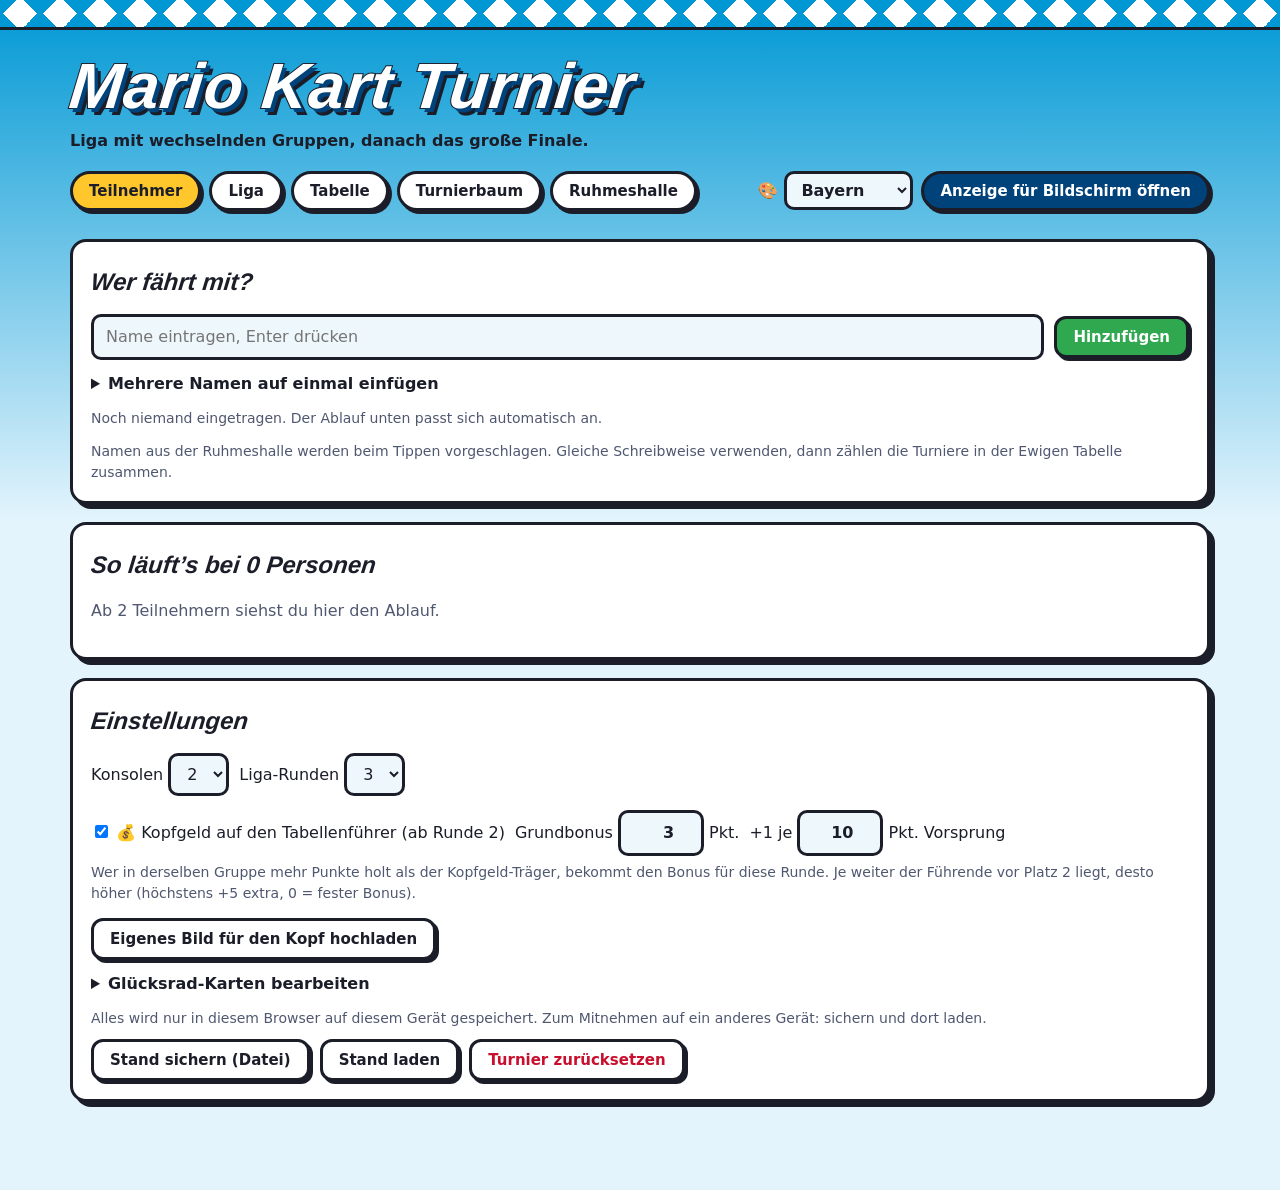
==== commit b97c5d59: "Glücksrad nach Stärke gestaffelt, Rückenwind, Kopfgeld wächst mit Vorsprung - Platz 1 dreht schwere," ====
--- a/mario-kart-turnier-bayern.html
+++ b/mario-kart-turnier-bayern.html
@@ -213,6 +213,10 @@
 .bnote{background:color-mix(in srgb,var(--gold) 30%,var(--panel2));border:2px solid var(--edge);border-radius:12px;padding:8px 14px;font-weight:600;margin:0 0 14px}
 .tbbtn{font:700 12px var(--body);margin-left:8px;border:2px solid var(--edge);border-radius:8px;background:var(--panel);color:var(--ink);padding:2px 8px;cursor:pointer;vertical-align:middle}
 .tie.won{color:var(--green)}
+.htag.boost{background:var(--green);color:#fff}
+.hcard.boost{background:color-mix(in srgb,var(--green) 18%,var(--panel2))}
+.hcard .tier{display:block;font-size:12px;font-weight:800;text-transform:uppercase;letter-spacing:.04em;color:var(--muted)}
+body.display .hcard .tier{font-size:16px}
 /* Ruhmeshalle */
 .rgrid{display:grid;grid-template-columns:minmax(0,3fr) minmax(0,2fr);gap:18px;align-items:start}
 @media (max-width:900px){.rgrid{grid-template-columns:minmax(0,1fr)}}
@@ -255,7 +259,7 @@
 
 <script>
 const KEY='mk-turnier-v2',RKEY='mk-ruhm-v1';
-const DEF=()=>({players:[],consoles:2,rounds:3,roundsData:[],finals:null,pen:{},bountyOn:true,bountyPts:3,tb:{}});
+const DEF=()=>({players:[],consoles:2,rounds:3,roundsData:[],finals:null,pen:{},bountyOn:true,bountyPts:3,bountyStep:10,tb:{}});
 let S=load(), ligaView=lastRound(), isDisplay=false, dIndex=0, dTimer=null, dPaused=false, dStart=0;
 const ROT_MS=15000;
 function lastRound(){return Math.max(0,((S&&S.roundsData)||[]).length-1);}
@@ -296,12 +300,17 @@
 const ligaDone=()=>S.roundsData.length>=S.rounds&&S.roundsData.slice(0,S.rounds).every(roundComplete);
 /* Kopfgeld: Träger wird beim Auslosen in roundsData[i].bounty festgehalten, Bonus wird nur berechnet, nie gespeichert */
 const bountyPts=()=>Math.max(0,Math.round(+S.bountyPts||0));
+const BOUNTY_EXTRA_MAX=5;
+const bountyStep=()=>{const v=Math.round(+S.bountyStep);return Number.isFinite(v)&&v>0?v:0;};
+/* Bonus einer Runde: Grundbonus + 1 je bountyStep Punkte Vorsprung des Trägers (beim Auslosen festgehalten), höchstens +5 */
+const bountyExtra=r=>{const st=bountyStep(),l=r&&+r.bountyLead>0?+r.bountyLead:0;return st?Math.min(BOUNTY_EXTRA_MAX,Math.floor(l/st)):0;};
+const bountyValue=r=>bountyPts()+bountyExtra(r);
 const bountyOf=r=>S.bountyOn!==false&&r&&r.bounty?r.bounty:null;
 function bountyBonus(r,id){
   const b=bountyOf(r);if(!b||b===id)return 0;
   const g=r.groups.find(g=>g.members.includes(b));if(!g||!g.members.includes(id))return 0;
   const sb=g.scores[b],sp=g.scores[id];
-  return typeof sb==='number'&&typeof sp==='number'&&sp>sb?bountyPts():0;
+  return typeof sb==='number'&&typeof sp==='number'&&sp>sb?bountyValue(r):0;
 }
 /* Stechen: S.tb["Gesamt|Bestwert"] = IDs der Stechen-Sieger in Reihenfolge. Ändert sich die Punktzahl, greift der Eintrag nicht mehr. */
 const tieSig=r=>r.total+'|'+r.best;
@@ -363,7 +372,8 @@
 }
 function bountyNote(r){
   const b=bountyOf(r);if(!b)return'';
-  return`<p class="bnote">💰 Kopfgeld auf <b>${esc(nameOf(b))}</b>: Wer in derselben Gruppe mehr Punkte holt, bekommt +${bountyPts()} Bonuspunkte.</p>`;
+  const x=bountyExtra(r);
+  return`<p class="bnote">💰 Kopfgeld auf <b>${esc(nameOf(b))}</b>: Wer in derselben Gruppe mehr Punkte holt, bekommt <b>+${bountyValue(r)}</b> Bonuspunkte${x?` (${bountyPts()} + ${x} für ${r.bountyLead} Punkte Vorsprung)`:''}.</p>`;
 }
 const MAX_SCORE=60;
 function groupsHtml(r,editable,gIdx){
@@ -459,14 +469,17 @@
     </div>
     <div class="row" style="margin-top:14px">
       <label><input type="checkbox" id="bountyOn" ${S.bountyOn!==false?'checked':''}> 💰 Kopfgeld auf den Tabellenführer (ab Runde 2)</label>
-      <label>Bonus <input type="number" id="bountyPts" min="1" max="15" value="${bountyPts()}" ${S.bountyOn!==false?'':'disabled'}> Pkt.</label>
+      <label>Grundbonus <input type="number" id="bountyPts" min="1" max="15" value="${bountyPts()}" ${S.bountyOn!==false?'':'disabled'}> Pkt.</label>
+      <label>+1 je <input type="number" id="bountyStep" min="0" max="50" value="${bountyStep()}" ${S.bountyOn!==false?'':'disabled'}> Pkt. Vorsprung</label>
     </div>
-    <p class="note" style="margin-top:6px">Wer in derselben Gruppe mehr Punkte holt als der Kopfgeld-Träger, bekommt den Bonus für diese Runde.</p>
+    <p class="note" style="margin-top:6px">Wer in derselben Gruppe mehr Punkte holt als der Kopfgeld-Träger, bekommt den Bonus für diese Runde. Je weiter der Führende vor Platz 2 liegt, desto höher (höchstens +${BOUNTY_EXTRA_MAX} extra, 0 = fester Bonus).</p>
     <div class="row" style="margin-top:14px">
       <label class="btn ghost" style="display:inline-block">${S.logo?'Bild ersetzen':'Eigenes Bild für den Kopf hochladen'}<input type="file" id="logoFile" accept="image/*" hidden></label>
       ${S.logo?'<button class="btn danger" id="logoDel">Bild entfernen</button>':''}
     </div>
-    <details><summary>Glücksrad-Karten bearbeiten</summary><p class="note">Eine Karte pro Zeile. Ein Emoji am Anfang erscheint auf dem Rad.</p><textarea id="cardsTa" aria-label="Glücksrad-Karten" style="min-height:200px">${esc(cardList().join('\n'))}</textarea><div class="row" style="margin-top:8px"><button class="btn" id="cardsSave">Karten speichern</button><button class="btn ghost" id="cardsDef">Standardkarten</button></div></details>
+    <details><summary>Glücksrad-Karten bearbeiten</summary><p class="note">Eine Karte pro Zeile, mindestens 2 je Rad. Ein Emoji am Anfang erscheint auf dem Rad.</p>
+      ${TIERS.map(([k,l,d])=>`<h3 style="margin:14px 0 4px">${esc(l)}</h3><p class="note" style="margin:0 0 6px">${esc(d)}</p><textarea data-tier="${k}" aria-label="Karten ${esc(l)}" style="min-height:120px">${esc(tierCards(k).join('\n'))}</textarea>`).join('')}
+      <div class="row" style="margin-top:8px"><button class="btn" id="cardsSave">Karten speichern</button><button class="btn ghost" id="cardsDef">Standardkarten</button></div></details>
     <p class="note">Alles wird nur in diesem Browser auf diesem Gerät gespeichert. Zum Mitnehmen auf ein anderes Gerät: sichern und dort laden.</p>
     <div class="row" style="margin-top:10px">
       <button class="btn ghost" id="expBtn">Stand sichern (Datei)</button>
@@ -482,13 +495,17 @@
   $('consoles').onchange=e=>{S.consoles=+e.target.value;persist();render();};
   $('rounds').onchange=e=>{S.rounds=+e.target.value;persist();render();};
   $('bountyOn').onchange=e=>{S.bountyOn=e.target.checked;persist();render();};
+  $('bountyStep').onchange=e=>{const v=Math.round(+e.target.value);if(!(v>=0&&v<=50)){alert('Bitte einen Wert zwischen 0 und 50 eintragen (0 = fester Bonus).');e.target.value=bountyStep();return;}S.bountyStep=v;persist();render();};
   $('bountyPts').onchange=e=>{const v=Math.round(+e.target.value);if(!(v>=1&&v<=15)){alert('Bitte einen Bonus zwischen 1 und 15 Punkten eintragen.');e.target.value=bountyPts();return;}S.bountyPts=v;persist();render();};
   $('expBtn').onclick=()=>{const a=document.createElement('a');a.href=URL.createObjectURL(new Blob([JSON.stringify(S,null,1)],{type:'application/json'}));a.download='mario-kart-turnier-stand.json';a.click();};
   $('impFile').onchange=e=>{const f=e.target.files[0];if(!f)return;f.text().then(t=>{try{const d=JSON.parse(t);if(!Array.isArray(d.players))throw 0;S=Object.assign(DEF(),d);ligaView=lastRound();persist();render();}catch(x){alert('Die Datei ist kein gültiger Turnierstand.');}});};
   $('logoFile').onchange=e=>{const file=e.target.files[0];if(!file)return;const img=new Image();img.onload=()=>{const k=Math.min(1,360/Math.max(img.width,img.height)),c=document.createElement('canvas');c.width=Math.round(img.width*k);c.height=Math.round(img.height*k);c.getContext('2d').drawImage(img,0,0,c.width,c.height);S.logo=c.toDataURL('image/png');persist();render();URL.revokeObjectURL(img.src);};img.src=URL.createObjectURL(file);};
   const ld=$('logoDel');if(ld)ld.onclick=()=>{delete S.logo;persist();render();};
-  $('cardsSave').onclick=()=>{const l=$('cardsTa').value.split('\n').map(x=>x.trim()).filter(Boolean);if(l.length<2){alert('Bitte mindestens 2 Karten eintragen.');return;}S.cards=l;persist();render();};
-  $('cardsDef').onclick=()=>{delete S.cards;persist();render();};
+  $('cardsSave').onclick=()=>{const t={};
+    for(const ta of $('teilnehmer').querySelectorAll('textarea[data-tier]')){const l=ta.value.split('\n').map(x=>x.trim()).filter(Boolean);
+      if(l.length<2){alert(`Bitte bei „${TIERS.find(x=>x[0]===ta.dataset.tier)[1]}“ mindestens 2 Karten eintragen.`);return;}t[ta.dataset.tier]=l;}
+    S.cardTiers=t;persist();render();};
+  $('cardsDef').onclick=()=>{delete S.cardTiers;persist();render();};
   $('resetBtn').onclick=()=>{if(confirm('Wirklich alles löschen? Teilnehmer und Ergebnisse gehen verloren.')){S=DEF();ligaView=0;persist();render();}};
 }
 function renderLiga(){
@@ -503,7 +520,7 @@
   $('liga').innerHTML=`<h2>Liga</h2>
   <div class="roundbar">${R.map((x,i)=>`<button class="pill ${roundComplete(x)?'done':''}" data-r="${i}" aria-pressed="${i===ligaView}">Runde ${i+1}</button>`).join('')}</div>
   <p class="muted">Pro Gruppe ein VS-Rennen mit 4 Zufallsstrecken. Danach die Gesamtpunkte eintragen, die das Spiel anzeigt.</p>
-  ${S.pen&&S.pen[ligaView+1]?`<div class="panel"><h3>🎡 Handicaps in Runde ${ligaView+1}</h3>${hcardsHtml(ligaView+1)}</div>`:''}
+  ${S.pen&&S.pen[ligaView+1]?`<div class="panel"><h3>🎡 Glücksrad für Runde ${ligaView+1}</h3>${hcardsHtml(ligaView+1)}</div>`:''}
   ${bountyNote(r)}${groupsHtml(r,true,ligaView)}
   <div class="row" style="margin-top:18px">
     ${atLast&&R.length<S.rounds?`<button class="btn go" id="drawBtn" ${canDraw?'':'disabled'}>Runde ${R.length+1} auslosen</button>`:''}
@@ -524,16 +541,17 @@
   const rd=$('redrawBtn');if(rd)rd.onclick=()=>{S.roundsData.pop();draw();};
   const wb=$('wheelBtn');if(wb)wb.onclick=spinWheel;
   const wp=$('wheelReplay');if(wp)wp.onclick=()=>{if(S.fx&&S.fx.type==='wheel'){S.fx={...S.fx,t:Date.now()};seenFx=S.fx.t;persist();playWheel(S.fx);}};
-  const wdl=$('wheelDel');if(wdl)wdl.onclick=()=>{const wr=wheelRound();if(wr&&confirm('Handicaps für Runde '+wr+' verwerfen? Danach kann neu gedreht werden.')){delete S.pen[wr];persist();render();}};
+  const wdl=$('wheelDel');if(wdl)wdl.onclick=()=>{const wr=wheelRound();if(wr&&confirm('Glücksrad-Ergebnis für Runde '+wr+' verwerfen? Danach kann neu gedreht werden.')){delete S.pen[wr];persist();render();}};
 }
 function draw(){
   const rd={groups:splitIntoGroups(S.players.map(p=>p.id),pairCounts())};
-  if(S.bountyOn!==false&&S.roundsData.length>=1){const lead=standings()[0];if(lead&&rd.groups.some(g=>g.members.includes(lead.id)))rd.bounty=lead.id;}
+  if(S.bountyOn!==false&&S.roundsData.length>=1){const st=standings(),lead=st[0];
+    if(lead&&rd.groups.some(g=>g.members.includes(lead.id))){rd.bounty=lead.id;rd.bountyLead=st[1]?Math.max(0,lead.total-st[1].total):0;}}
   S.roundsData.push(rd);ligaView=S.roundsData.length-1;S.fx={type:'draw',round:S.roundsData.length,t:Date.now()};seenFx=S.fx.t;persist();render();playStart(S.fx.round);}
 function renderTabelle(){
   const plan=planFor(S.players.length);
   $('tabelle').innerHTML=`<h2>Tabelle</h2><div class="panel">${tableHtml(true)}
-  <p class="note">${plan.type!=='direct'?`Grün: Plätze, die ins ${plan.type==='semis'?'Halbfinale':'Finale'} kommen. `:''}${S.bountyOn!==false?`„+${bountyPts()}“ hinter Rundenpunkten ist der Kopfgeld-Bonus, er zählt in die Gesamtpunkte. `:''}Bei Punktgleichheit zählt das beste Einzelergebnis, danach ein Stechen-Rennen. Den Sieger des Stechens per „hat gewonnen“ festlegen.</p></div>`;
+  <p class="note">${plan.type!=='direct'?`Grün: Plätze, die ins ${plan.type==='semis'?'Halbfinale':'Finale'} kommen. `:''}${S.bountyOn!==false?`„+X“ hinter Rundenpunkten ist der Kopfgeld-Bonus, er zählt in die Gesamtpunkte. `:''}Bei Punktgleichheit zählt das beste Einzelergebnis, danach ein Stechen-Rennen. Den Sieger des Stechens per „hat gewonnen“ festlegen.</p></div>`;
   $('tabelle').querySelectorAll('[data-tbwin]').forEach(b=>b.onclick=()=>{
     const r=standings().find(x=>x.id===b.dataset.tbwin);if(!r)return;
     const k=tieSig(r);S.tb=S.tb&&typeof S.tb==='object'?S.tb:{};
@@ -581,7 +599,7 @@
   if(cur==='baum'){title='Turnierbaum';body=`<div class="panel">${treeHtml(false)}</div>`;}
   if(cur==='sieger'){title='Siegerehrung';body=podiumHtml();}
   if(cur==='ruhm'){title='Ruhmeshalle';body=ruhmHtml(false);}
-  if(cur==='handicap'){const hr=handicapRound();title=`Handicaps für Runde ${hr}`;body=`<div class="panel">${hcardsHtml(hr)}</div>`;}
+  if(cur==='handicap'){const hr=handicapRound();title=`Glücksrad für Runde ${hr}`;body=`<div class="panel">${hcardsHtml(hr)}</div>`;}
   const counter=S.finals?(heatComplete(finalHeat()||{members:[]})?'Ziel!':'Finale'):(R.length?`Runde ${R.length}/${S.rounds}`:'');
   $('anzeige').innerHTML=`<div class="dhead"><div class="brand">${brandHtml()}</div>
     <div class="dright">${counter?`<span class="counter">${counter}</span>`:''}<button class="soundbtn" id="pauseBtn" aria-pressed="${dPaused}" title="Rotation anhalten oder fortsetzen (Taste P)">${dPaused?'▶ Weiter':'⏸ Pause'}</button>${audioOn?'':'<button class="soundbtn" id="soundBtn">Ton an</button>'}
@@ -599,21 +617,47 @@
 
 
 /* ---------- Glücksrad ---------- */
-const DEFAULT_CARDS=[
- '🐢 Fahrzeug mit dem niedrigsten Tempo-Wert',
- '👶 Fahrer: der leichteste Charakter im Spiel',
- '🎲 Fahrer und Fahrzeug per Zufallsauswahl im Menü',
- '👉 Dein linker Nachbar stellt dein Fahrzeug zusammen',
- '📉 Der Tabellenletzte wählt dein Fahrzeug',
- '🏍️ Nur Bike, kein Kart',
- '🛞 Die kleinsten Reifen, die es gibt',
- '🧲 Lenkhilfe einschalten',
- '🚫 Kein Raketenstart erlaubt',
- '🍀 Glück gehabt, kein Handicap!'
+/* Karten in Stufen: Platz 1 zieht „schwer“, Platz 2 „mittel“, Platz 3 „leicht“, die Letzten ziehen „Rückenwind“ */
+const TIERS=[
+ ['schwer','Handicap schwer','Für Platz 1 der Tabelle'],
+ ['mittel','Handicap mittel','Für Platz 2'],
+ ['leicht','Handicap leicht','Für Platz 3'],
+ ['boost','Rückenwind','Für die Letzten der Tabelle (ab 4 Teilnehmern der Letzte, ab 6 die letzten 2)']
 ];
-const cardList=()=>Array.isArray(S.cards)&&S.cards.length>=2?S.cards:DEFAULT_CARDS;
+const DEFAULT_TIERS={
+ schwer:[
+  '🕹️ Nur ein einzelner Joy-Con, quer gehalten',
+  '🙃 Bewegungssteuerung an: gelenkt wird nur durch Neigen',
+  '🪶 Leichtester Fahrer auf Bike mit den kleinsten Reifen',
+  '⏳ Erst losfahren, wenn alle anderen über die Startlinie sind'
+ ],
+ mittel:[
+  '🐢 Fahrzeug mit dem niedrigsten Tempo-Wert',
+  '📉 Der Tabellenletzte stellt dein Fahrzeug zusammen',
+  '💥 Jedes Item sofort benutzen',
+  '🚫 Kein Raketenstart erlaubt'
+ ],
+ leicht:[
+  '🧲 Lenkhilfe einschalten',
+  '🏍️ Nur Bike, kein Kart',
+  '🎲 Fahrer und Fahrzeug per Zufallsauswahl im Menü',
+  '👉 Dein linker Nachbar stellt dein Fahrzeug zusammen',
+  '🍀 Glück gehabt, kein Handicap!'
+ ],
+ boost:[
+  '🗺️ Du wählst eine der 4 Strecken aus',
+  '🛠️ Du stellst das Fahrzeug des Tabellenführers zusammen',
+  '🎯 Ein Gegner deiner Wahl aus deiner Gruppe fährt mit einzelnem Joy-Con quer',
+  '🎒 Du legst die Item-Einstellung für deine Gruppe fest',
+  '🧲 Lenkhilfe und Auto-Gas sind für dich erlaubt'
+ ]
+};
+const tierCards=k=>{const t=S.cardTiers&&S.cardTiers[k];return Array.isArray(t)&&t.length>=2?t:DEFAULT_TIERS[k];};
+const tierLabel=k=>(TIERS.find(t=>t[0]===k)||[,'Handicap'])[1];
+const isBoost=h=>h&&h.tier==='boost';
 function splitCard(c){const m=String(c).match(/^(\S+)\s+(.+)$/);return m&&!/[A-Za-zÄÖÜäöüß0-9]/.test(m[1])?{em:m[1],text:m[2]}:{em:'',text:String(c)};}
 const topCount=()=>Math.min(3,Math.max(1,S.players.length-1));
+const boostCount=()=>{const n=S.players.length;return n>=6?2:n>=4?1:0;};
 function wheelRound(){
   const R=S.roundsData,last=R[R.length-1];if(!last||S.finals)return null;
   if(roundComplete(last)&&R.length<S.rounds)return R.length+1;
@@ -627,20 +671,20 @@
 }
 function htag(round,id){
   const h=S.pen&&S.pen[round]&&S.pen[round].find(x=>x.id===id);if(!h)return'';
-  const c=splitCard(h.card);return`<span class="htag">${esc((c.em?c.em+' ':'')+c.text)}</span>`;
+  const c=splitCard(h.card);return`<span class="htag${isBoost(h)?' boost':''}" title="${esc(tierLabel(h.tier))}">${esc((c.em?c.em+' ':'')+c.text)}</span>`;
 }
 function hcardsHtml(round){
   const list=S.pen&&S.pen[round];if(!list||!list.length)return'';
   const bt=bountyOf(S.roundsData[round-1]);
-  return`<div class="hlist">${list.map(h=>{const c=splitCard(h.card);return`<div class="hcard"><span class="em" aria-hidden="true">${esc(c.em||'🎡')}</span><div><b>${esc(nameOf(h.id))}${bt===h.id?'<span class="btag" title="Trägt in dieser Runde auch das Kopfgeld">💰 Kopfgeld</span>':''}</b>${esc(c.text)}</div></div>`;}).join('')}</div>`;
+  return`<div class="hlist">${list.map(h=>{const c=splitCard(h.card);return`<div class="hcard${isBoost(h)?' boost':''}"><span class="em" aria-hidden="true">${esc(c.em||'🎡')}</span><div><span class="tier">${esc(h.tier?tierLabel(h.tier):'Handicap')}</span><b>${esc(nameOf(h.id))}${bt===h.id?'<span class="btag" title="Trägt in dieser Runde auch das Kopfgeld">💰 Kopfgeld</span>':''}</b>${esc(c.text)}</div></div>`;}).join('')}</div>`;
 }
 function wheelAreaHtml(){
   const wr=wheelRound();if(!wr)return'';
   const has=S.pen&&S.pen[wr];
   return`<div class="panel" style="margin-top:18px"><h3>🎡 Glücksrad</h3>${has
-    ?`${wr>S.roundsData.length?hcardsHtml(wr):`<p class="muted" style="margin-top:0">Die Handicaps stehen oben bei den Gruppen.</p>`}
-      <div class="row" style="margin-top:12px"><button class="btn ghost" id="wheelReplay">Animation nochmal zeigen</button><button class="btn danger" id="wheelDel">Handicaps verwerfen</button></div>`
-    :`<p class="muted" style="margin-top:0">Die Top ${topCount()} der Tabelle drehen das Rad und fahren Runde ${wr} mit einem Handicap.</p><button class="btn go" id="wheelBtn">Glücksrad drehen</button>`}</div>`;
+    ?`${wr>S.roundsData.length?hcardsHtml(wr):`<p class="muted" style="margin-top:0">Die Karten stehen oben bei den Gruppen.</p>`}
+      <div class="row" style="margin-top:12px"><button class="btn ghost" id="wheelReplay">Animation nochmal zeigen</button><button class="btn danger" id="wheelDel">Ergebnis verwerfen</button></div>`
+    :`<p class="muted" style="margin-top:0">Vor Runde ${wr}: Die Top ${topCount()} der Tabelle bekommen ein Handicap (${['Platz 1 schwer','Platz 2 mittel','Platz 3 leicht'].slice(0,topCount()).join(', ')})${boostCount()?`, ${boostCount()===1?'der Letzte bekommt':'die letzten 2 bekommen'} Rückenwind`:''}.</p><button class="btn go" id="wheelBtn">Glücksrad drehen</button>`}</div>`;
 }
 function wheelSvg(cards){
   const n=cards.length,seg=360/n,R=100,cols=['var(--red)','var(--yellow)','var(--green)','var(--blue)'];
@@ -693,23 +737,26 @@
 let wheelRun=0;
 function playWheel(fx){
   if(!fx||!fx.spins||!fx.spins.length)return;
-  const run=++wheelRun,box=$('wheelfx'),cards=fx.cards,T=reduce?.4:4.2;
+  const run=++wheelRun,box=$('wheelfx'),T=reduce?.4:4.2;
+  const cardsOf=s=>Array.isArray(s.cards)&&s.cards.length?s.cards:fx.cards;
+  let cards=cardsOf(fx.spins[0]);
   const wait=(ms,f)=>setTimeout(()=>{if(run===wheelRun)f();},ms);
   box.innerHTML=`<div class="wbox"><div class="wfor" id="wFor"></div><div class="wname" id="wName"></div>
     <div class="wheelbox"><div class="wpointer"></div><div class="wheel" id="wheel" style="transition-duration:${T}s">${wheelSvg(cards)}</div></div>
     <div class="wresult" id="wRes"></div><p class="wskip">Klicken zum Schließen</p></div>`;
   box.classList.add('on');
   box.onclick=()=>{wheelRun++;box.classList.remove('on');};
-  const w=$('wheel'),n=cards.length,seg=360/n;let i=0,rot=0;
+  const w=$('wheel');let i=0,rot=0,seg=360/cards.length;
   const next=()=>{
     if(i>=fx.spins.length){
-      box.querySelector('.wbox').innerHTML=`<div class="wname">Handicaps für Runde ${fx.round}</div>
-        <div class="hlist wsum">${fx.spins.map(s=>{const c=splitCard(cards[s.idx]);return`<div class="hcard"><span class="em" aria-hidden="true">${esc(c.em||'🎡')}</span><div><b>${esc(s.name)}</b>${esc(c.text)}</div></div>`;}).join('')}</div>
+      box.querySelector('.wbox').innerHTML=`<div class="wname">Glücksrad für Runde ${fx.round}</div>
+        <div class="hlist wsum">${fx.spins.map(s=>{const c=splitCard(cardsOf(s)[s.idx]);return`<div class="hcard${s.tier==='boost'?' boost':''}"><span class="em" aria-hidden="true">${esc(c.em||'🎡')}</span><div><span class="tier">${esc(s.tier?tierLabel(s.tier):'Handicap')}</span><b>${esc(s.name)}</b>${esc(c.text)}</div></div>`;}).join('')}</div>
         <p class="wskip">Klicken zum Schließen</p>`;
       wait(10000,()=>box.classList.remove('on'));return;
     }
-    const s=fx.spins[i];
-    $('wFor').textContent=`Glücksrad für Runde ${fx.round}, ${i+1} von ${fx.spins.length}`;
+    const s=fx.spins[i],sc=cardsOf(s);
+    if(sc!==cards){cards=sc;seg=360/cards.length;w.innerHTML=wheelSvg(cards);}
+    $('wFor').textContent=`${s.tier?tierLabel(s.tier):'Glücksrad'} · Runde ${fx.round}, ${i+1} von ${fx.spins.length}`;
     $('wName').textContent=s.name;$('wRes').textContent='';
     const target=Math.ceil(rot/360)*360+360*(reduce?1:6)+((360-s.idx*seg)%360)+(s.j||0)*seg*.35;
     wait(800,()=>{
@@ -718,7 +765,7 @@
       rot=target;
     });
     wait(800+T*1000+200,()=>{
-      const c=splitCard(cards[s.idx]);$('wRes').textContent=(c.em?c.em+' ':'')+c.text;
+      const c=splitCard(sc[s.idx]);$('wRes').textContent=(c.em?c.em+' ':'')+c.text;
       [659,988].forEach((f,k)=>tone(f,.28,'triangle',k*.13,.16));
       i++;wait(3400,next);
     });
@@ -727,10 +774,14 @@
 }
 function spinWheel(){
   const wr=wheelRound();if(!wr)return;
-  const cards=cardList().slice(),top=standings().slice(0,topCount()),pool=shuffle(cards.map((_,i)=>i));
-  const spins=top.map((r,i)=>({id:r.id,name:r.name,idx:pool[i%pool.length],j:+(Math.random()*2-1).toFixed(3)}));
-  S.pen=S.pen||{};S.pen[wr]=spins.map(s=>({id:s.id,card:cards[s.idx]}));
-  S.fx={type:'wheel',round:wr,cards,spins,t:Date.now()};seenFx=S.fx.t;
+  const st=standings(),top=st.slice(0,topCount()),bc=boostCount(),low=bc?st.slice(-bc).reverse():[];
+  const used={};
+  const pick=(r,tier)=>{const cards=tierCards(tier).slice();used[tier]=used[tier]||shuffle(cards.map((_,i)=>i));
+    const idx=used[tier].length?used[tier].shift():Math.floor(Math.random()*cards.length);
+    return{id:r.id,name:r.name,tier,cards,idx,j:+(Math.random()*2-1).toFixed(3)};};
+  const spins=[...top.map((r,i)=>pick(r,['schwer','mittel','leicht'][i])),...low.filter(r=>!top.includes(r)).map(r=>pick(r,'boost'))];
+  S.pen=S.pen||{};S.pen[wr]=spins.map(s=>({id:s.id,card:s.cards[s.idx],tier:s.tier}));
+  S.fx={type:'wheel',round:wr,spins,t:Date.now()};seenFx=S.fx.t;
   persist();render();unlockAudio();playWheel(S.fx);
 }
 
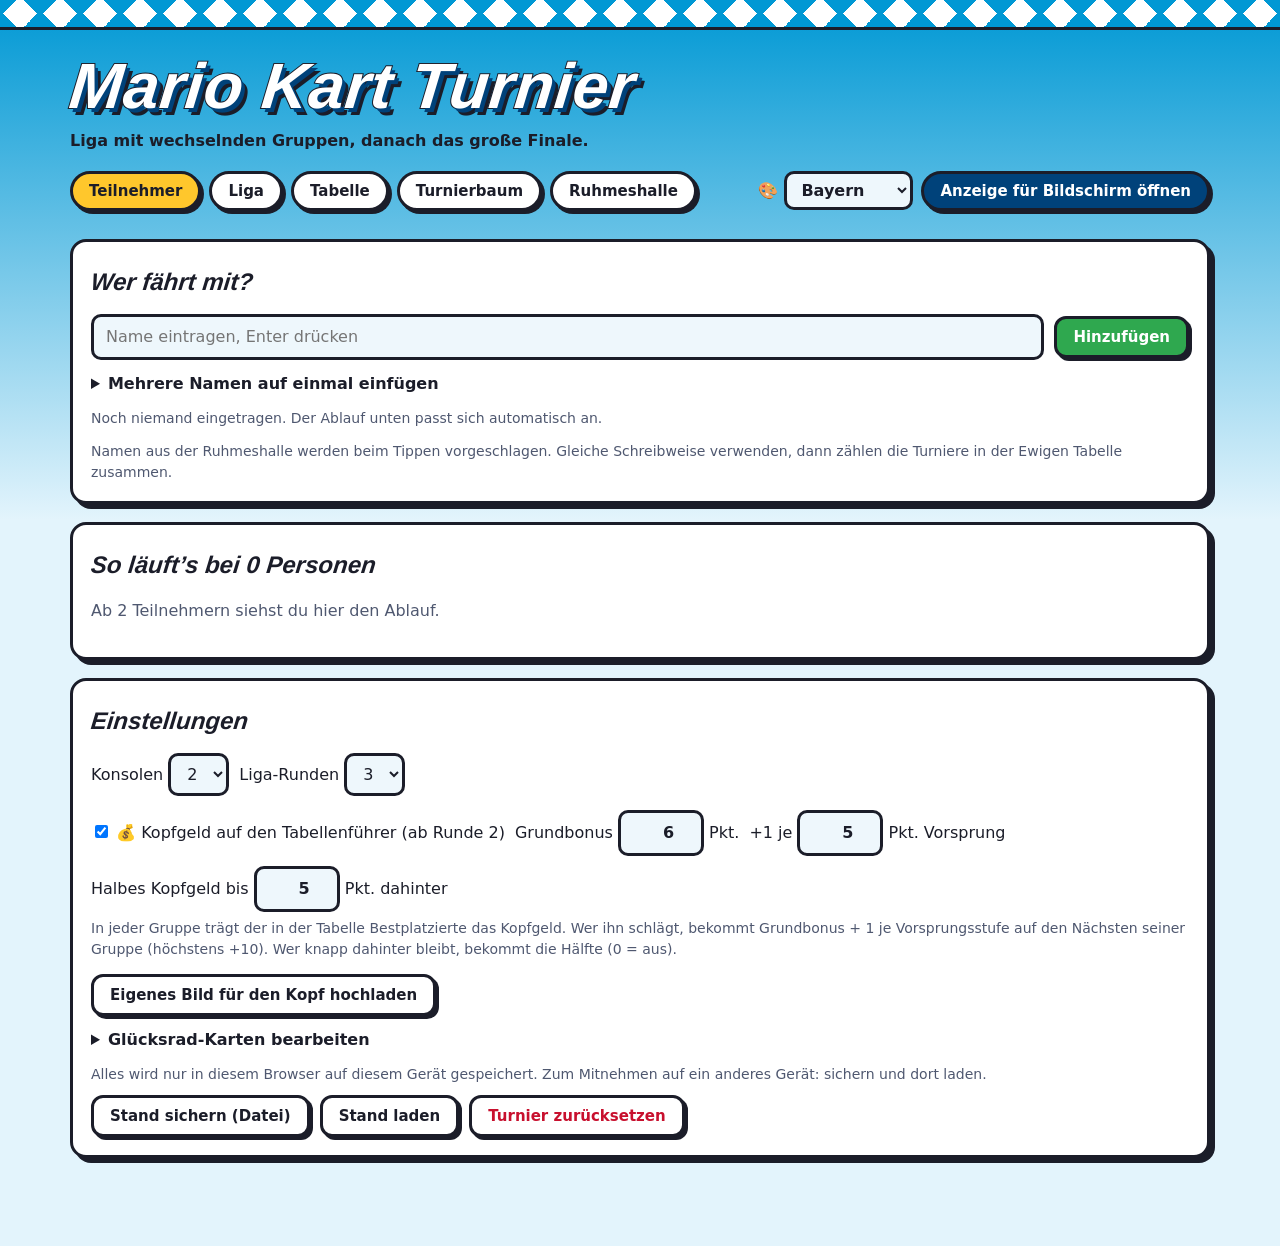
==== commit 066e265f: "Glücksrad mit Punkte-Multiplikatoren für alle außer den Top 3, Kopfgeld in jeder Gruppe Glücksrad: -" ====
--- a/mario-kart-turnier-bayern.html
+++ b/mario-kart-turnier-bayern.html
@@ -214,6 +214,9 @@
 .tbbtn{font:700 12px var(--body);margin-left:8px;border:2px solid var(--edge);border-radius:8px;background:var(--panel);color:var(--ink);padding:2px 8px;cursor:pointer;vertical-align:middle}
 .tie.won{color:var(--green)}
 .htag.boost{background:var(--green);color:#fff}
+.bonus.minus{color:var(--red)}
+.bnote .bitem{display:inline-block;margin:4px 10px 0 0;background:var(--panel);border:2px solid var(--edge);border-radius:999px;padding:0 10px;white-space:nowrap}
+.hlist{grid-template-columns:repeat(auto-fill,minmax(min(100%,340px),1fr))}
 .hcard.boost{background:color-mix(in srgb,var(--green) 18%,var(--panel2))}
 .hcard .tier{display:block;font-size:12px;font-weight:800;text-transform:uppercase;letter-spacing:.04em;color:var(--muted)}
 body.display .hcard .tier{font-size:16px}
@@ -259,11 +262,15 @@
 
 <script>
 const KEY='mk-turnier-v2',RKEY='mk-ruhm-v1';
-const DEF=()=>({players:[],consoles:2,rounds:3,roundsData:[],finals:null,pen:{},bountyOn:true,bountyPts:3,bountyStep:10,tb:{}});
+const DEF=()=>({players:[],consoles:2,rounds:3,roundsData:[],finals:null,pen:{},bountyOn:true,bountyPts:6,bountyStep:5,bountyNear:5,bountyV:2,tb:{}});
 let S=load(), ligaView=lastRound(), isDisplay=false, dIndex=0, dTimer=null, dPaused=false, dStart=0;
 const ROT_MS=15000;
 function lastRound(){return Math.max(0,((S&&S.roundsData)||[]).length-1);}
-function load(){try{const l=localStorage.getItem(KEY);if(l)return Object.assign(DEF(),JSON.parse(l));}catch(e){}return DEF();}
+function migrate(d){const o=Object.assign(DEF(),d);
+  // Kopfgeld v2 (in jeder Gruppe, höhere Werte): alte Stände bekommen einmalig die neuen Standardwerte
+  if(!d||!d.bountyV){o.bountyPts=6;o.bountyStep=5;o.bountyNear=5;o.bountyV=2;}
+  return o;}
+function load(){try{const l=localStorage.getItem(KEY);if(l)return migrate(JSON.parse(l));}catch(e){}return DEF();}
 function persist(){try{localStorage.setItem(KEY,JSON.stringify(S));}catch(e){}}
 let seenFx=S.fx?S.fx.t:0;
 window.addEventListener('storage',e=>{if(e.key===RKEY){render();return;}if(e.key!==KEY)return;S=load();
@@ -298,19 +305,43 @@
 const roundTouched=r=>r.groups.some(g=>Object.keys(g.scores).length>0);
 const inAnyRound=id=>S.roundsData.some(r=>r.groups.some(g=>g.members.includes(id)));
 const ligaDone=()=>S.roundsData.length>=S.rounds&&S.roundsData.slice(0,S.rounds).every(roundComplete);
-/* Kopfgeld: Träger wird beim Auslosen in roundsData[i].bounty festgehalten, Bonus wird nur berechnet, nie gespeichert */
-const bountyPts=()=>Math.max(0,Math.round(+S.bountyPts||0));
-const BOUNTY_EXTRA_MAX=5;
-const bountyStep=()=>{const v=Math.round(+S.bountyStep);return Number.isFinite(v)&&v>0?v:0;};
-/* Bonus einer Runde: Grundbonus + 1 je bountyStep Punkte Vorsprung des Trägers (beim Auslosen festgehalten), höchstens +5 */
-const bountyExtra=r=>{const st=bountyStep(),l=r&&+r.bountyLead>0?+r.bountyLead:0;return st?Math.min(BOUNTY_EXTRA_MAX,Math.floor(l/st)):0;};
-const bountyValue=r=>bountyPts()+bountyExtra(r);
-const bountyOf=r=>S.bountyOn!==false&&r&&r.bounty?r.bounty:null;
+/* Kopfgeld: In jeder Gruppe trägt der in der Tabelle Bestplatzierte das Kopfgeld. Festgehalten beim Auslosen in
+   roundsData[i].bounties = [{id, lead}] (lead = Vorsprung auf den Nächsten seiner Gruppe). Alte Stände: roundsData[i].bounty.
+   Bonus wird nur berechnet, nie in die Rohpunkte gemischt. */
+const BOUNTY_EXTRA_MAX=10;
+const numSet=(v,min,max,def)=>{v=Math.round(+v);return Number.isFinite(v)&&v>=min&&v<=max?v:def;};
+const bountyPts=()=>numSet(S.bountyPts,0,30,6);
+const bountyStep=()=>numSet(S.bountyStep,0,50,5);
+const bountyNear=()=>numSet(S.bountyNear,0,30,5);
+const bountyList=r=>S.bountyOn===false||!r?[]:Array.isArray(r.bounties)?r.bounties:r.bounty?[{id:r.bounty,lead:+r.bountyLead||0}]:[];
+const bountyExtra=b=>{const st=bountyStep(),l=+b.lead>0?+b.lead:0;return st?Math.min(BOUNTY_EXTRA_MAX,Math.floor(l/st)):0;};
+const bountyValue=b=>bountyPts()+bountyExtra(b);
+const isCarrier=(r,id)=>bountyList(r).some(b=>b.id===id);
 function bountyBonus(r,id){
-  const b=bountyOf(r);if(!b||b===id)return 0;
-  const g=r.groups.find(g=>g.members.includes(b));if(!g||!g.members.includes(id))return 0;
-  const sb=g.scores[b],sp=g.scores[id];
-  return typeof sb==='number'&&typeof sp==='number'&&sp>sb?bountyValue(r):0;
+  const g=r.groups.find(g=>g.members.includes(id));if(!g)return 0;
+  const b=bountyList(r).find(b=>b.id!==id&&g.members.includes(b.id));if(!b)return 0;
+  const sb=g.scores[b.id],sp=g.scores[id];if(typeof sb!=='number'||typeof sp!=='number')return 0;
+  if(sp>sb)return bountyValue(b);
+  const near=bountyNear();return near&&sb-sp<=near?Math.ceil(bountyValue(b)/2):0;
+}
+/* Glücksrad-Punkte: Effekt wird beim Drehen aus dem Kartentext gelesen und in S.pen[runde][].eff gespeichert */
+const fmtNum=v=>String(+(+v).toFixed(2)).replace('.',',');
+function parseEff(text){
+  const t=String(text);let m;
+  if((m=t.match(/klau\w*\s+(\d+)/i)))return{t:'steal',v:+m[1]};
+  if((m=t.match(/(?:^|\s)[×x]\s*(\d+(?:[.,]\d+)?)/)))return{t:'mult',v:Math.min(5,+m[1].replace(',','.'))};
+  if((m=t.match(/\+\s*(\d+)\s*(?:Bonus)?punkt/i)))return{t:'plus',v:+m[1]};
+  return null;
+}
+const effShort=e=>!e?'':e.t==='mult'?'×'+fmtNum(e.v):e.t==='plus'?'+'+e.v:'−'+e.v;
+function luckBonus(ri,id){
+  const r=S.roundsData[ri],list=S.pen&&S.pen[ri+1];if(!r||!Array.isArray(list))return 0;
+  const sc=pid=>{for(const g of r.groups)if(g.members.includes(pid))return typeof g.scores[pid]==='number'?g.scores[pid]:null;return null;};
+  let b=0;const mine=sc(id);
+  for(const h of list){const e=h.eff;if(!e)continue;
+    if(h.id===id&&mine!==null){if(e.t==='mult')b+=Math.round(mine*(e.v-1));else b+=e.v;}
+    if(e.t==='steal'&&e.from===id&&h.id!==id&&sc(h.id)!==null)b-=e.v;}
+  return b;
 }
 /* Stechen: S.tb["Gesamt|Bestwert"] = IDs der Stechen-Sieger in Reihenfolge. Ändert sich die Punktzahl, greift der Eintrag nicht mehr. */
 const tieSig=r=>r.total+'|'+r.best;
@@ -318,9 +349,10 @@
 function standings(){
   const rows=S.players.map(p=>{
     const per=S.roundsData.map(r=>{for(const g of r.groups)if(g.members.includes(p.id))return typeof g.scores[p.id]==='number'?g.scores[p.id]:null;return null;});
-    const bonus=S.roundsData.map(r=>bountyBonus(r,p.id));
+    const bb=S.roundsData.map(r=>bountyBonus(r,p.id)),lb=S.roundsData.map((r,i)=>luckBonus(i,p.id));
+    const bonus=bb.map((x,i)=>x+lb[i]);
     const v=per.filter(x=>x!==null);
-    return{id:p.id,name:p.name,per,bonus,total:v.reduce((a,b)=>a+b,0)+bonus.reduce((a,b)=>a+b,0),best:v.length?Math.max(...v):0};
+    return{id:p.id,name:p.name,per,bb,lb,bonus,total:v.reduce((a,b)=>a+b,0)+bonus.reduce((a,b)=>a+b,0),best:v.length?Math.max(...v):0};
   });
   rows.forEach(r=>r.tbr=tbRank(r));
   rows.sort((a,b)=>b.total-a.total||b.best-a.best||(a.tbr===b.tbr?0:a.tbr<b.tbr?-1:1)||a.name.localeCompare(b.name,'de'));
@@ -365,23 +397,27 @@
   const nR=Math.max(S.rounds,S.roundsData.length);
   const tieCell=r=>r.tie?`<span class="tie">Stechen</span>${editable?`<button class="tbbtn" data-tbwin="${r.id}" aria-label="${esc(r.name)} hat das Stechen gewonnen">hat gewonnen</button>`:''}`
     :r.tieWon?`<span class="tie won">Stechen ✓</span>${editable?`<button class="tbbtn" data-tbreset="${esc(tieSig(r))}" aria-label="Stechen bei ${esc(r.name)} zurücksetzen" title="Stechen zurücksetzen">↺</button>`:''}`:'';
-  const cell=(r,k)=>r.per[k]==null?'–':r.per[k]+(r.bonus[k]?` <span class="bonus" title="Kopfgeld-Bonus">+${r.bonus[k]}</span>`:'');
+  const cell=(r,k)=>(r.per[k]==null?'–':r.per[k])+bonusChips(r.bb[k],r.lb[k]);
   return`<div class="scroll"><table><thead><tr><th>Platz</th><th>Name</th>${Array.from({length:nR},(_,i)=>`<th class="num">R${i+1}</th>`).join('')}<th class="num">Gesamt</th></tr></thead>
   <tbody>${st.map((r,i)=>`<tr class="${i<plan.qual&&plan.type!=='direct'?'qual':''}"><td>${badge(i+1)}</td><td>${esc(r.name)}${tieCell(r)}</td>
   ${Array.from({length:nR},(_,k)=>`<td class="num">${cell(r,k)}</td>`).join('')}<td class="num total">${r.total}</td></tr>`).join('')}</tbody></table></div>`;
 }
+function bonusChips(bb,lb){
+  return(bb?` <span class="bonus" title="Kopfgeld-Bonus">+${bb}💰</span>`:'')+(lb>0?` <span class="bonus" title="Glücksrad">+${lb}🍀</span>`:lb<0?` <span class="bonus minus" title="Punkteklau">−${-lb}🦝</span>`:'');
+}
 function bountyNote(r){
-  const b=bountyOf(r);if(!b)return'';
-  const x=bountyExtra(r);
-  return`<p class="bnote">💰 Kopfgeld auf <b>${esc(nameOf(b))}</b>: Wer in derselben Gruppe mehr Punkte holt, bekommt <b>+${bountyValue(r)}</b> Bonuspunkte${x?` (${bountyPts()} + ${x} für ${r.bountyLead} Punkte Vorsprung)`:''}.</p>`;
+  const l=bountyList(r);if(!l.length)return'';
+  const near=bountyNear();
+  return`<p class="bnote">💰 <b>Kopfgeld in jeder Gruppe:</b> Wer mehr Punkte holt als der Träger seiner Gruppe, kassiert das Kopfgeld${near?`, wer höchstens ${near} Punkte dahinter bleibt, die Hälfte`:''}.
+    ${l.map(b=>`<span class="bitem">${esc(nameOf(b.id))} <b>+${bountyValue(b)}</b></span>`).join('')}</p>`;
 }
 const MAX_SCORE=60;
 function groupsHtml(r,editable,gIdx){
   return`<div class="groups">${r.groups.map((g,gi)=>`<article class="group c${g.console}">
     <div class="gh"><h3>Gruppe ${gi+1}</h3><span>Konsole ${g.console} · Durchgang ${g.wave}</span></div>
-    <div class="gb">${g.members.map(id=>`<div class="prow"><span>${esc(nameOf(id))}${bountyOf(r)===id?'<span class="btag" title="Kopfgeld-Träger">💰 Kopfgeld</span>':''}${htag(gIdx+1,id)}</span>${editable
+    <div class="gb">${g.members.map(id=>`<div class="prow"><span>${esc(nameOf(id))}${isCarrier(r,id)?`<span class="btag" title="Kopfgeld-Träger dieser Gruppe">💰 +${bountyValue(bountyList(r).find(b=>b.id===id))}</span>`:''}${htag(gIdx+1,id)}</span>${editable
       ?`<input type="number" min="0" max="${MAX_SCORE}" inputmode="numeric" aria-label="Punkte ${esc(nameOf(id))}" data-key="sc-${gIdx}-${gi}-${id}" data-g="${gi}" data-p="${id}" value="${typeof g.scores[id]==='number'?g.scores[id]:''}">`
-      :`<b>${typeof g.scores[id]==='number'?g.scores[id]+' Pkt.'+(bountyBonus(r,id)?` <span class="bonus">+${bountyBonus(r,id)}</span>`:''):''}</b>`}</div>`).join('')}</div></article>`).join('')}</div>`;
+      :`<b>${typeof g.scores[id]==='number'?g.scores[id]+' Pkt.'+bonusChips(bountyBonus(r,id),luckBonus(gIdx,id)):''}</b>`}</div>`).join('')}</div></article>`).join('')}</div>`;
 }
 function heatNode(h,key,editable,cls,from,placeholder){
   let body;
@@ -469,10 +505,11 @@
     </div>
     <div class="row" style="margin-top:14px">
       <label><input type="checkbox" id="bountyOn" ${S.bountyOn!==false?'checked':''}> 💰 Kopfgeld auf den Tabellenführer (ab Runde 2)</label>
-      <label>Grundbonus <input type="number" id="bountyPts" min="1" max="15" value="${bountyPts()}" ${S.bountyOn!==false?'':'disabled'}> Pkt.</label>
+      <label>Grundbonus <input type="number" id="bountyPts" min="0" max="30" value="${bountyPts()}" ${S.bountyOn!==false?'':'disabled'}> Pkt.</label>
       <label>+1 je <input type="number" id="bountyStep" min="0" max="50" value="${bountyStep()}" ${S.bountyOn!==false?'':'disabled'}> Pkt. Vorsprung</label>
+      <label>Halbes Kopfgeld bis <input type="number" id="bountyNear" min="0" max="30" value="${bountyNear()}" ${S.bountyOn!==false?'':'disabled'}> Pkt. dahinter</label>
     </div>
-    <p class="note" style="margin-top:6px">Wer in derselben Gruppe mehr Punkte holt als der Kopfgeld-Träger, bekommt den Bonus für diese Runde. Je weiter der Führende vor Platz 2 liegt, desto höher (höchstens +${BOUNTY_EXTRA_MAX} extra, 0 = fester Bonus).</p>
+    <p class="note" style="margin-top:6px">In jeder Gruppe trägt der in der Tabelle Bestplatzierte das Kopfgeld. Wer ihn schlägt, bekommt Grundbonus + 1 je Vorsprungsstufe auf den Nächsten seiner Gruppe (höchstens +${BOUNTY_EXTRA_MAX}). Wer knapp dahinter bleibt, bekommt die Hälfte (0 = aus).</p>
     <div class="row" style="margin-top:14px">
       <label class="btn ghost" style="display:inline-block">${S.logo?'Bild ersetzen':'Eigenes Bild für den Kopf hochladen'}<input type="file" id="logoFile" accept="image/*" hidden></label>
       ${S.logo?'<button class="btn danger" id="logoDel">Bild entfernen</button>':''}
@@ -495,10 +532,12 @@
   $('consoles').onchange=e=>{S.consoles=+e.target.value;persist();render();};
   $('rounds').onchange=e=>{S.rounds=+e.target.value;persist();render();};
   $('bountyOn').onchange=e=>{S.bountyOn=e.target.checked;persist();render();};
-  $('bountyStep').onchange=e=>{const v=Math.round(+e.target.value);if(!(v>=0&&v<=50)){alert('Bitte einen Wert zwischen 0 und 50 eintragen (0 = fester Bonus).');e.target.value=bountyStep();return;}S.bountyStep=v;persist();render();};
-  $('bountyPts').onchange=e=>{const v=Math.round(+e.target.value);if(!(v>=1&&v<=15)){alert('Bitte einen Bonus zwischen 1 und 15 Punkten eintragen.');e.target.value=bountyPts();return;}S.bountyPts=v;persist();render();};
+  const numIn=(id,min,max,cur,key,msg)=>{$(id).onchange=e=>{const v=Math.round(+e.target.value);if(!(v>=min&&v<=max)){alert(msg);e.target.value=cur();return;}S[key]=v;persist();render();};};
+  numIn('bountyStep',0,50,bountyStep,'bountyStep','Bitte einen Wert zwischen 0 und 50 eintragen (0 = fester Bonus).');
+  numIn('bountyNear',0,30,bountyNear,'bountyNear','Bitte einen Wert zwischen 0 und 30 eintragen (0 = kein halbes Kopfgeld).');
+  $('bountyPts').onchange=e=>{const v=Math.round(+e.target.value);if(!(v>=0&&v<=30)){alert('Bitte einen Bonus zwischen 0 und 30 Punkten eintragen.');e.target.value=bountyPts();return;}S.bountyPts=v;persist();render();};
   $('expBtn').onclick=()=>{const a=document.createElement('a');a.href=URL.createObjectURL(new Blob([JSON.stringify(S,null,1)],{type:'application/json'}));a.download='mario-kart-turnier-stand.json';a.click();};
-  $('impFile').onchange=e=>{const f=e.target.files[0];if(!f)return;f.text().then(t=>{try{const d=JSON.parse(t);if(!Array.isArray(d.players))throw 0;S=Object.assign(DEF(),d);ligaView=lastRound();persist();render();}catch(x){alert('Die Datei ist kein gültiger Turnierstand.');}});};
+  $('impFile').onchange=e=>{const f=e.target.files[0];if(!f)return;f.text().then(t=>{try{const d=JSON.parse(t);if(!Array.isArray(d.players))throw 0;S=migrate(d);ligaView=lastRound();persist();render();}catch(x){alert('Die Datei ist kein gültiger Turnierstand.');}});};
   $('logoFile').onchange=e=>{const file=e.target.files[0];if(!file)return;const img=new Image();img.onload=()=>{const k=Math.min(1,360/Math.max(img.width,img.height)),c=document.createElement('canvas');c.width=Math.round(img.width*k);c.height=Math.round(img.height*k);c.getContext('2d').drawImage(img,0,0,c.width,c.height);S.logo=c.toDataURL('image/png');persist();render();URL.revokeObjectURL(img.src);};img.src=URL.createObjectURL(file);};
   const ld=$('logoDel');if(ld)ld.onclick=()=>{delete S.logo;persist();render();};
   $('cardsSave').onclick=()=>{const t={};
@@ -545,13 +584,15 @@
 }
 function draw(){
   const rd={groups:splitIntoGroups(S.players.map(p=>p.id),pairCounts())};
-  if(S.bountyOn!==false&&S.roundsData.length>=1){const st=standings(),lead=st[0];
-    if(lead&&rd.groups.some(g=>g.members.includes(lead.id))){rd.bounty=lead.id;rd.bountyLead=st[1]?Math.max(0,lead.total-st[1].total):0;}}
+  if(S.bountyOn!==false&&S.roundsData.length>=1){const st=standings(),pos=new Map(st.map((x,i)=>[x.id,i]));
+    rd.bounties=rd.groups.filter(g=>g.members.length>=2).map(g=>{
+      const o=g.members.slice().sort((a,b)=>pos.get(a)-pos.get(b)),c=st[pos.get(o[0])],n=st[pos.get(o[1])];
+      return{id:c.id,lead:Math.max(0,c.total-n.total)};});}
   S.roundsData.push(rd);ligaView=S.roundsData.length-1;S.fx={type:'draw',round:S.roundsData.length,t:Date.now()};seenFx=S.fx.t;persist();render();playStart(S.fx.round);}
 function renderTabelle(){
   const plan=planFor(S.players.length);
   $('tabelle').innerHTML=`<h2>Tabelle</h2><div class="panel">${tableHtml(true)}
-  <p class="note">${plan.type!=='direct'?`Grün: Plätze, die ins ${plan.type==='semis'?'Halbfinale':'Finale'} kommen. `:''}${S.bountyOn!==false?`„+X“ hinter Rundenpunkten ist der Kopfgeld-Bonus, er zählt in die Gesamtpunkte. `:''}Bei Punktgleichheit zählt das beste Einzelergebnis, danach ein Stechen-Rennen. Den Sieger des Stechens per „hat gewonnen“ festlegen.</p></div>`;
+  <p class="note">${plan.type!=='direct'?`Grün: Plätze, die ins ${plan.type==='semis'?'Halbfinale':'Finale'} kommen. `:''}Hinter den Rundenpunkten: 💰 Kopfgeld, 🍀 Glücksrad, 🦝 Punkteklau, alles zählt in die Gesamtpunkte. Bei Punktgleichheit zählt das beste Einzelergebnis, danach ein Stechen-Rennen. Den Sieger des Stechens per „hat gewonnen“ festlegen.</p></div>`;
   $('tabelle').querySelectorAll('[data-tbwin]').forEach(b=>b.onclick=()=>{
     const r=standings().find(x=>x.id===b.dataset.tbwin);if(!r)return;
     const k=tieSig(r);S.tb=S.tb&&typeof S.tb==='object'?S.tb:{};
@@ -622,7 +663,9 @@
  ['schwer','Handicap schwer','Für Platz 1 der Tabelle'],
  ['mittel','Handicap mittel','Für Platz 2'],
  ['leicht','Handicap leicht','Für Platz 3'],
- ['boost','Rückenwind','Für die Letzten der Tabelle (ab 4 Teilnehmern der Letzte, ab 6 die letzten 2)']
+ ['g1','Glück groß','Unteres Drittel der übrigen Spieler'],
+ ['g2','Glück mittel','Mittleres Drittel'],
+ ['g3','Glück klein','Oberes Drittel (direkt hinter den Top 3)']
 ];
 const DEFAULT_TIERS={
  schwer:[
@@ -644,20 +687,39 @@
   '👉 Dein linker Nachbar stellt dein Fahrzeug zusammen',
   '🍀 Glück gehabt, kein Handicap!'
  ],
- boost:[
-  '🗺️ Du wählst eine der 4 Strecken aus',
+ g1:[
+  '✨ Punkte ×2 in dieser Runde',
+  '✨ Punkte ×2 in dieser Runde',
+  '🔥 Punkte ×1,5 in dieser Runde',
+  '🎁 +10 Punkte geschenkt',
+  '🦝 Punkteklau: Du klaust 8 Punkte vom Tabellenführer',
+  '🗺️ Du wählst eine der 4 Strecken, dazu Punkte ×1,5'
+ ],
+ g2:[
+  '🔥 Punkte ×1,5 in dieser Runde',
+  '⚡ Punkte ×1,25 in dieser Runde',
+  '🎁 +6 Punkte geschenkt',
+  '🦝 Punkteklau: Du klaust 5 Punkte vom Tabellenführer',
   '🛠️ Du stellst das Fahrzeug des Tabellenführers zusammen',
+  '🎒 Du legst die Item-Einstellung für deine Gruppe fest'
+ ],
+ g3:[
+  '⚡ Punkte ×1,25 in dieser Runde',
+  '🎁 +3 Punkte geschenkt',
+  '🦝 Punkteklau: Du klaust 3 Punkte vom Tabellenführer',
   '🎯 Ein Gegner deiner Wahl aus deiner Gruppe fährt mit einzelnem Joy-Con quer',
-  '🎒 Du legst die Item-Einstellung für deine Gruppe fest',
-  '🧲 Lenkhilfe und Auto-Gas sind für dich erlaubt'
+  '🧲 Lenkhilfe und Auto-Gas sind für dich erlaubt',
+  '😶 Niete, diesmal nichts'
  ]
 };
 const tierCards=k=>{const t=S.cardTiers&&S.cardTiers[k];return Array.isArray(t)&&t.length>=2?t:DEFAULT_TIERS[k];};
-const tierLabel=k=>(TIERS.find(t=>t[0]===k)||[,'Handicap'])[1];
-const isBoost=h=>h&&h.tier==='boost';
+const tierLabel=k=>k==='boost'?'Rückenwind':(TIERS.find(t=>t[0]===k)||[,'Handicap'])[1];
+const isLuckTier=t=>/^g\d$/.test(t||'');
+const isBoost=h=>!!h&&(h.tier==='boost'||isLuckTier(h.tier));
 function splitCard(c){const m=String(c).match(/^(\S+)\s+(.+)$/);return m&&!/[A-Za-zÄÖÜäöüß0-9]/.test(m[1])?{em:m[1],text:m[2]}:{em:'',text:String(c)};}
 const topCount=()=>Math.min(3,Math.max(1,S.players.length-1));
-const boostCount=()=>{const n=S.players.length;return n>=6?2:n>=4?1:0;};
+/* Glücksstufe für alle außer den Top 3 (rest ist nach Tabelle sortiert): unteres Drittel g1, Mitte g2, oben g3 */
+function luckTiers(rest){const k=rest.length,a=Math.ceil(k/3),b=Math.ceil(2*k/3);return rest.map((r,i)=>{const j=k-1-i;return j<a?'g1':j<b?'g2':'g3';});}
 function wheelRound(){
   const R=S.roundsData,last=R[R.length-1];if(!last||S.finals)return null;
   if(roundComplete(last)&&R.length<S.rounds)return R.length+1;
@@ -669,14 +731,15 @@
   for(const x of [R.length+1,R.length])if(x>0&&x<=S.rounds&&S.pen[x]&&!(R[x-1]&&roundComplete(R[x-1])))return x;
   return null;
 }
+const stealNote=h=>h&&h.eff&&h.eff.t==='steal'&&h.eff.from?` (von ${nameOf(h.eff.from)})`:'';
 function htag(round,id){
   const h=S.pen&&S.pen[round]&&S.pen[round].find(x=>x.id===id);if(!h)return'';
-  const c=splitCard(h.card);return`<span class="htag${isBoost(h)?' boost':''}" title="${esc(tierLabel(h.tier))}">${esc((c.em?c.em+' ':'')+c.text)}</span>`;
+  const c=splitCard(h.card);return`<span class="htag${isBoost(h)?' boost':''}" title="${esc(tierLabel(h.tier))}">${esc((c.em?c.em+' ':'')+c.text+stealNote(h))}</span>`;
 }
 function hcardsHtml(round){
   const list=S.pen&&S.pen[round];if(!list||!list.length)return'';
-  const bt=bountyOf(S.roundsData[round-1]);
-  return`<div class="hlist">${list.map(h=>{const c=splitCard(h.card);return`<div class="hcard${isBoost(h)?' boost':''}"><span class="em" aria-hidden="true">${esc(c.em||'🎡')}</span><div><span class="tier">${esc(h.tier?tierLabel(h.tier):'Handicap')}</span><b>${esc(nameOf(h.id))}${bt===h.id?'<span class="btag" title="Trägt in dieser Runde auch das Kopfgeld">💰 Kopfgeld</span>':''}</b>${esc(c.text)}</div></div>`;}).join('')}</div>`;
+  const rr=S.roundsData[round-1];
+  return`<div class="hlist">${list.map(h=>{const c=splitCard(h.card);return`<div class="hcard${isBoost(h)?' boost':''}"><span class="em" aria-hidden="true">${esc(c.em||'🎡')}</span><div><span class="tier">${esc(h.tier?tierLabel(h.tier):'Handicap')}</span><b>${esc(nameOf(h.id))}${isCarrier(rr,h.id)?'<span class="btag" title="Trägt in dieser Runde auch ein Kopfgeld">💰 Kopfgeld</span>':''}</b>${esc(c.text+stealNote(h))}</div></div>`;}).join('')}</div>`;
 }
 function wheelAreaHtml(){
   const wr=wheelRound();if(!wr)return'';
@@ -684,7 +747,7 @@
   return`<div class="panel" style="margin-top:18px"><h3>🎡 Glücksrad</h3>${has
     ?`${wr>S.roundsData.length?hcardsHtml(wr):`<p class="muted" style="margin-top:0">Die Karten stehen oben bei den Gruppen.</p>`}
       <div class="row" style="margin-top:12px"><button class="btn ghost" id="wheelReplay">Animation nochmal zeigen</button><button class="btn danger" id="wheelDel">Ergebnis verwerfen</button></div>`
-    :`<p class="muted" style="margin-top:0">Vor Runde ${wr}: Die Top ${topCount()} der Tabelle bekommen ein Handicap (${['Platz 1 schwer','Platz 2 mittel','Platz 3 leicht'].slice(0,topCount()).join(', ')})${boostCount()?`, ${boostCount()===1?'der Letzte bekommt':'die letzten 2 bekommen'} Rückenwind`:''}.</p><button class="btn go" id="wheelBtn">Glücksrad drehen</button>`}</div>`;
+    :`<p class="muted" style="margin-top:0">Vor Runde ${wr}: Die Top ${topCount()} der Tabelle bekommen ein Handicap (${['Platz 1 schwer','Platz 2 mittel','Platz 3 leicht'].slice(0,topCount()).join(', ')}). Alle anderen drehen das Glücksrad: Je weiter unten, desto größer die Chancen auf Multiplikator, Geschenk oder Punkteklau.</p><button class="btn go" id="wheelBtn">Glücksrad drehen</button>`}</div>`;
 }
 function wheelSvg(cards){
   const n=cards.length,seg=360/n,R=100,cols=['var(--red)','var(--yellow)','var(--green)','var(--blue)'];
@@ -694,7 +757,7 @@
     const [x0,y0]=pt(i*seg-seg/2,R),[x1,y1]=pt(i*seg+seg/2,R);
     const col=(i===n-1&&n%4===1)?cols[2]:cols[i%4];
     s+=`<path d="M0 0L${x0} ${y0}A${R} ${R} 0 0 1 ${x1} ${y1}Z" style="fill:${col}" stroke="#000" stroke-width="2"/>`;
-    const [lx,ly]=pt(i*seg,R*.7),em=splitCard(c).em||String(i+1);
+    const [lx,ly]=pt(i*seg,R*.7),ef=parseEff(c),em=ef&&ef.t!=='steal'?effShort(ef):(splitCard(c).em||String(i+1));
     s+=`<text x="${lx}" y="${ly}" transform="rotate(${(i*seg).toFixed(2)} ${lx} ${ly})" text-anchor="middle" dominant-baseline="central" font-size="${Math.round(Math.min(26,Math.max(13,150/n)))}" font-weight="900" fill="#1B1D29">${esc(em)}</text>`;
   });
   return`<svg viewBox="-108 -108 216 216" aria-hidden="true"><circle r="106" fill="#000"/>${s}<circle r="15" fill="#fff" stroke="#000" stroke-width="3"/></svg>`;
@@ -737,50 +800,56 @@
 let wheelRun=0;
 function playWheel(fx){
   if(!fx||!fx.spins||!fx.spins.length)return;
-  const run=++wheelRun,box=$('wheelfx'),T=reduce?.4:4.2;
+  const run=++wheelRun,box=$('wheelfx');
+  const dur=s=>reduce?.4:isLuckTier(s.tier)?2.6:4.2,pause=s=>isLuckTier(s.tier)?2200:3400;
   const cardsOf=s=>Array.isArray(s.cards)&&s.cards.length?s.cards:fx.cards;
+  const victim=s=>s.eff&&s.eff.t==='steal'&&s.eff.from?` (von ${nameOf(s.eff.from)})`:'';
   let cards=cardsOf(fx.spins[0]);
-  const wait=(ms,f)=>setTimeout(()=>{if(run===wheelRun)f();},ms);
+  const waitFor=r=>(ms,f)=>setTimeout(()=>{if(r===wheelRun)f();},ms),wait=waitFor(run);
   box.innerHTML=`<div class="wbox"><div class="wfor" id="wFor"></div><div class="wname" id="wName"></div>
-    <div class="wheelbox"><div class="wpointer"></div><div class="wheel" id="wheel" style="transition-duration:${T}s">${wheelSvg(cards)}</div></div>
-    <div class="wresult" id="wRes"></div><p class="wskip">Klicken zum Schließen</p></div>`;
+    <div class="wheelbox"><div class="wpointer"></div><div class="wheel" id="wheel">${wheelSvg(cards)}</div></div>
+    <div class="wresult" id="wRes"></div><p class="wskip"><button class="soundbtn" id="wSkip">Alle Ergebnisse zeigen</button> · Klicken zum Schließen</p></div>`;
   box.classList.add('on');
   box.onclick=()=>{wheelRun++;box.classList.remove('on');};
+  const summary=wt=>{
+    box.querySelector('.wbox').innerHTML=`<div class="wname">Glücksrad für Runde ${fx.round}</div>
+      <div class="hlist wsum">${fx.spins.map(s=>{const c=splitCard(cardsOf(s)[s.idx]);return`<div class="hcard${isBoost(s)?' boost':''}"><span class="em" aria-hidden="true">${esc(c.em||'🎡')}</span><div><span class="tier">${esc(s.tier?tierLabel(s.tier):'Handicap')}</span><b>${esc(s.name)}</b>${esc(c.text+victim(s))}</div></div>`;}).join('')}</div>
+      <p class="wskip">Klicken zum Schließen</p>`;
+    wt(20000,()=>box.classList.remove('on'));};
+  $('wSkip').onclick=e=>{e.stopPropagation();summary(waitFor(++wheelRun));};
   const w=$('wheel');let i=0,rot=0,seg=360/cards.length;
   const next=()=>{
-    if(i>=fx.spins.length){
-      box.querySelector('.wbox').innerHTML=`<div class="wname">Glücksrad für Runde ${fx.round}</div>
-        <div class="hlist wsum">${fx.spins.map(s=>{const c=splitCard(cardsOf(s)[s.idx]);return`<div class="hcard${s.tier==='boost'?' boost':''}"><span class="em" aria-hidden="true">${esc(c.em||'🎡')}</span><div><span class="tier">${esc(s.tier?tierLabel(s.tier):'Handicap')}</span><b>${esc(s.name)}</b>${esc(c.text)}</div></div>`;}).join('')}</div>
-        <p class="wskip">Klicken zum Schließen</p>`;
-      wait(10000,()=>box.classList.remove('on'));return;
-    }
-    const s=fx.spins[i],sc=cardsOf(s);
+    if(i>=fx.spins.length){summary(wait);return;}
+    const s=fx.spins[i],sc=cardsOf(s),T=dur(s);
     if(sc!==cards){cards=sc;seg=360/cards.length;w.innerHTML=wheelSvg(cards);}
+    w.style.transitionDuration=T+'s';
     $('wFor').textContent=`${s.tier?tierLabel(s.tier):'Glücksrad'} · Runde ${fx.round}, ${i+1} von ${fx.spins.length}`;
     $('wName').textContent=s.name;$('wRes').textContent='';
-    const target=Math.ceil(rot/360)*360+360*(reduce?1:6)+((360-s.idx*seg)%360)+(s.j||0)*seg*.35;
-    wait(800,()=>{
+    const target=Math.ceil(rot/360)*360+360*(reduce?1:isLuckTier(s.tier)?4:6)+((360-s.idx*seg)%360)+(s.j||0)*seg*.35;
+    wait(600,()=>{
       w.style.transform=`rotate(${target}deg)`;
       if(!reduce){const total=target-rot;for(let k=1;k*seg<total;k++)tone(1500,.025,'square',T*(1-Math.cbrt(1-k*seg/total)),.04);}
       rot=target;
     });
-    wait(800+T*1000+200,()=>{
-      const c=splitCard(sc[s.idx]);$('wRes').textContent=(c.em?c.em+' ':'')+c.text;
+    wait(600+T*1000+200,()=>{
+      const c=splitCard(sc[s.idx]);$('wRes').textContent=(c.em?c.em+' ':'')+c.text+victim(s);
       [659,988].forEach((f,k)=>tone(f,.28,'triangle',k*.13,.16));
-      i++;wait(3400,next);
+      i++;wait(pause(s),next);
     });
   };
   next();
 }
 function spinWheel(){
   const wr=wheelRound();if(!wr)return;
-  const st=standings(),top=st.slice(0,topCount()),bc=boostCount(),low=bc?st.slice(-bc).reverse():[];
+  const st=standings(),top=st.slice(0,topCount()),rest=st.slice(top.length),lt=luckTiers(rest),leader=st[0];
   const used={};
   const pick=(r,tier)=>{const cards=tierCards(tier).slice();used[tier]=used[tier]||shuffle(cards.map((_,i)=>i));
     const idx=used[tier].length?used[tier].shift():Math.floor(Math.random()*cards.length);
-    return{id:r.id,name:r.name,tier,cards,idx,j:+(Math.random()*2-1).toFixed(3)};};
-  const spins=[...top.map((r,i)=>pick(r,['schwer','mittel','leicht'][i])),...low.filter(r=>!top.includes(r)).map(r=>pick(r,'boost'))];
-  S.pen=S.pen||{};S.pen[wr]=spins.map(s=>({id:s.id,card:s.cards[s.idx],tier:s.tier}));
+    const eff=isLuckTier(tier)?parseEff(cards[idx]):null;if(eff&&eff.t==='steal')eff.from=leader.id;
+    const o={id:r.id,name:r.name,tier,cards,idx,j:+(Math.random()*2-1).toFixed(3)};if(eff)o.eff=eff;return o;};
+  // Handicaps für die Top 3, dann Glück von Platz 4 abwärts
+  const spins=[...top.map((r,i)=>pick(r,['schwer','mittel','leicht'][i])),...rest.map((r,i)=>pick(r,lt[i]))];
+  S.pen=S.pen||{};S.pen[wr]=spins.map(s=>{const h={id:s.id,card:s.cards[s.idx],tier:s.tier};if(s.eff)h.eff=s.eff;return h;});
   S.fx={type:'wheel',round:wr,spins,t:Date.now()};seenFx=S.fx.t;
   persist();render();unlockAudio();playWheel(S.fx);
 }
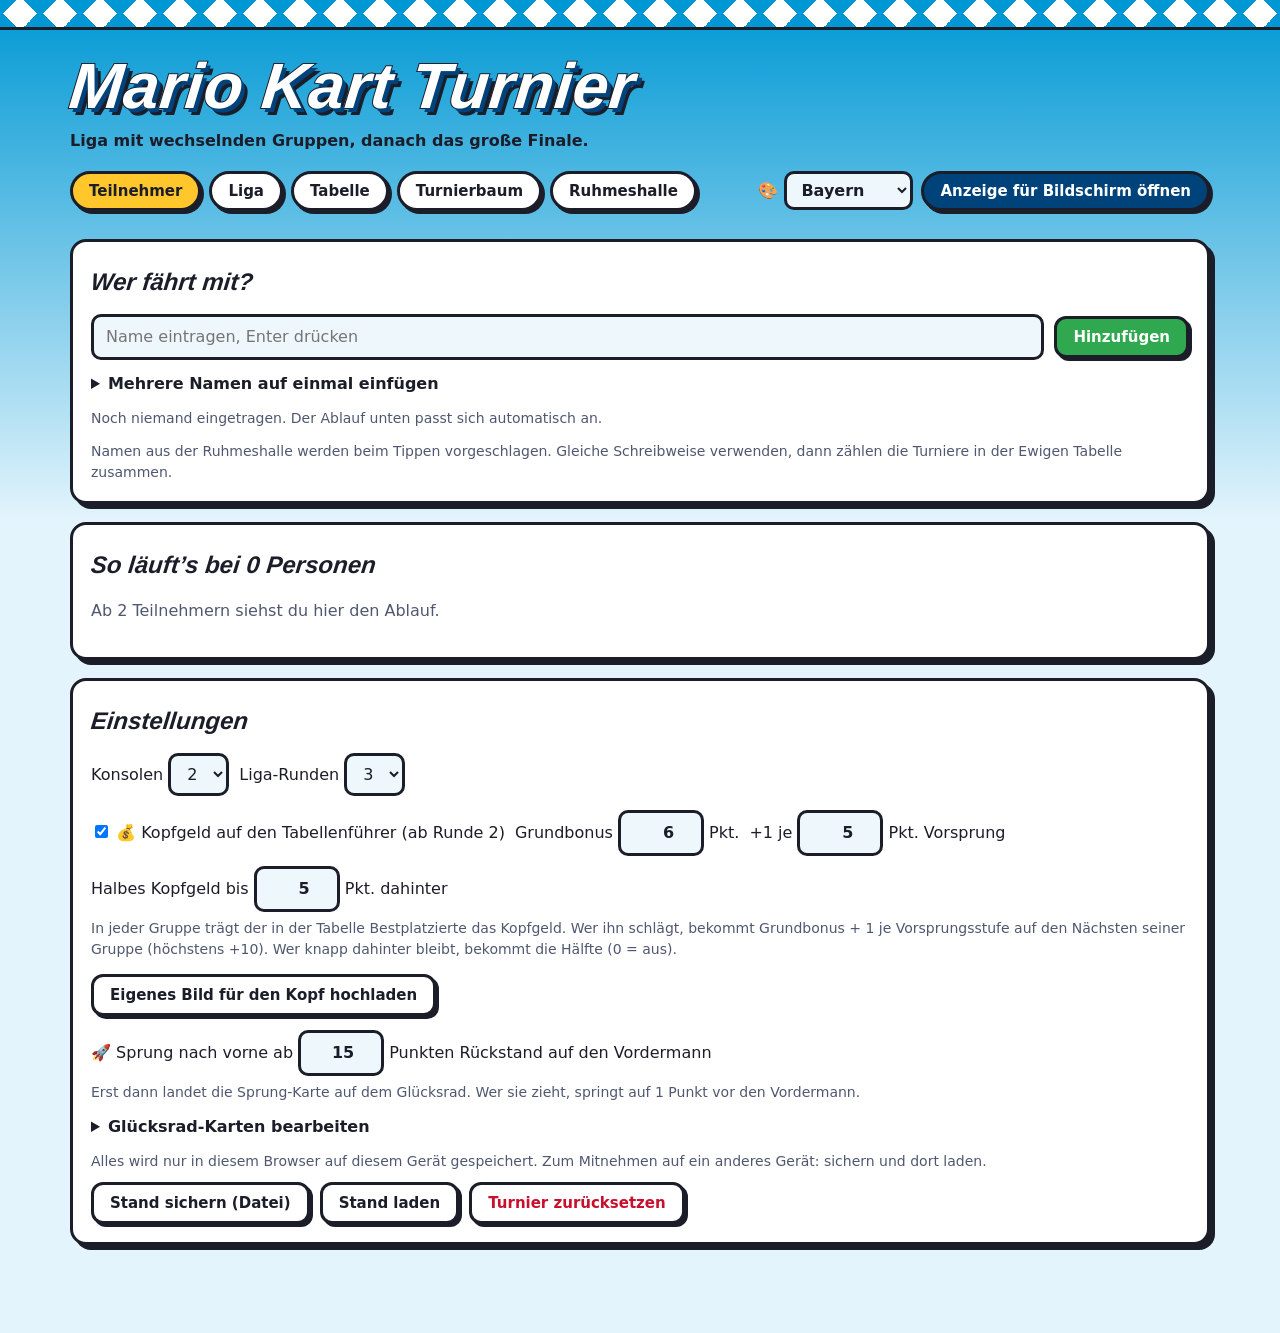
==== commit b74925cc: "Glückskarte 'Sprung nach vorne' bei großem Rückstand Die Karte kommt nur aufs Glücksrad, wenn der Rü" ====
--- a/mario-kart-turnier-bayern.html
+++ b/mario-kart-turnier-bayern.html
@@ -262,7 +262,7 @@
 
 <script>
 const KEY='mk-turnier-v2',RKEY='mk-ruhm-v1';
-const DEF=()=>({players:[],consoles:2,rounds:3,roundsData:[],finals:null,pen:{},bountyOn:true,bountyPts:6,bountyStep:5,bountyNear:5,bountyV:2,tb:{}});
+const DEF=()=>({players:[],consoles:2,rounds:3,roundsData:[],finals:null,pen:{},bountyOn:true,bountyPts:6,bountyStep:5,bountyNear:5,bountyV:2,jumpGap:15,tb:{}});
 let S=load(), ligaView=lastRound(), isDisplay=false, dIndex=0, dTimer=null, dPaused=false, dStart=0;
 const ROT_MS=15000;
 function lastRound(){return Math.max(0,((S&&S.roundsData)||[]).length-1);}
@@ -313,6 +313,7 @@
 const bountyPts=()=>numSet(S.bountyPts,0,30,6);
 const bountyStep=()=>numSet(S.bountyStep,0,50,5);
 const bountyNear=()=>numSet(S.bountyNear,0,30,5);
+const jumpGap=()=>numSet(S.jumpGap,1,100,15);
 const bountyList=r=>S.bountyOn===false||!r?[]:Array.isArray(r.bounties)?r.bounties:r.bounty?[{id:r.bounty,lead:+r.bountyLead||0}]:[];
 const bountyExtra=b=>{const st=bountyStep(),l=+b.lead>0?+b.lead:0;return st?Math.min(BOUNTY_EXTRA_MAX,Math.floor(l/st)):0;};
 const bountyValue=b=>bountyPts()+bountyExtra(b);
@@ -328,6 +329,7 @@
 const fmtNum=v=>String(+(+v).toFixed(2)).replace('.',',');
 function parseEff(text){
   const t=String(text);let m;
+  if(/sprung|springst/i.test(t))return{t:'jump'};
   if((m=t.match(/klau\w*\s+(\d+)/i)))return{t:'steal',v:+m[1]};
   if((m=t.match(/(?:^|\s)[×x]\s*(\d+(?:[.,]\d+)?)/)))return{t:'mult',v:Math.min(5,+m[1].replace(',','.'))};
   if((m=t.match(/\+\s*(\d+)\s*(?:Bonus)?punkt/i)))return{t:'plus',v:+m[1]};
@@ -339,7 +341,7 @@
   const sc=pid=>{for(const g of r.groups)if(g.members.includes(pid))return typeof g.scores[pid]==='number'?g.scores[pid]:null;return null;};
   let b=0;const mine=sc(id);
   for(const h of list){const e=h.eff;if(!e)continue;
-    if(h.id===id&&mine!==null){if(e.t==='mult')b+=Math.round(mine*(e.v-1));else b+=e.v;}
+    if(h.id===id){if(e.t==='jump')b+=+e.v||0;else if(mine!==null){if(e.t==='mult')b+=Math.round(mine*(e.v-1));else b+=e.v;}}
     if(e.t==='steal'&&e.from===id&&h.id!==id&&sc(h.id)!==null)b-=e.v;}
   return b;
 }
@@ -403,7 +405,7 @@
   ${Array.from({length:nR},(_,k)=>`<td class="num">${cell(r,k)}</td>`).join('')}<td class="num total">${r.total}</td></tr>`).join('')}</tbody></table></div>`;
 }
 function bonusChips(bb,lb){
-  return(bb?` <span class="bonus" title="Kopfgeld-Bonus">+${bb}💰</span>`:'')+(lb>0?` <span class="bonus" title="Glücksrad">+${lb}🍀</span>`:lb<0?` <span class="bonus minus" title="Punkteklau">−${-lb}🦝</span>`:'');
+  return(bb?` <span class="bonus" title="Kopfgeld-Bonus">+${bb}💰</span>`:'')+(lb>0?` <span class="bonus" title="Glücksrad (inkl. Sprung nach vorne)">+${lb}🍀</span>`:lb<0?` <span class="bonus minus" title="Punkteklau">−${-lb}🦝</span>`:'');
 }
 function bountyNote(r){
   const l=bountyList(r);if(!l.length)return'';
@@ -514,7 +516,9 @@
       <label class="btn ghost" style="display:inline-block">${S.logo?'Bild ersetzen':'Eigenes Bild für den Kopf hochladen'}<input type="file" id="logoFile" accept="image/*" hidden></label>
       ${S.logo?'<button class="btn danger" id="logoDel">Bild entfernen</button>':''}
     </div>
-    <details><summary>Glücksrad-Karten bearbeiten</summary><p class="note">Eine Karte pro Zeile, mindestens 2 je Rad. Ein Emoji am Anfang erscheint auf dem Rad.</p>
+    <div class="row" style="margin-top:14px"><label>🚀 Sprung nach vorne ab <input type="number" id="jumpGap" min="1" max="100" value="${jumpGap()}"> Punkten Rückstand auf den Vordermann</label></div>
+    <p class="note" style="margin-top:6px">Erst dann landet die Sprung-Karte auf dem Glücksrad. Wer sie zieht, springt auf 1 Punkt vor den Vordermann.</p>
+    <details><summary>Glücksrad-Karten bearbeiten</summary><p class="note">Eine Karte pro Zeile, mindestens 2 je Rad. Ein Emoji am Anfang erscheint auf dem Rad. Automatisch verrechnet werden: „×2“, „+5 Punkte“, „klaust 4“ (vom Tabellenführer) und „Sprung“ (auf 1 Punkt vor den Vordermann, nur bei großem Rückstand).</p>
       ${TIERS.map(([k,l,d])=>`<h3 style="margin:14px 0 4px">${esc(l)}</h3><p class="note" style="margin:0 0 6px">${esc(d)}</p><textarea data-tier="${k}" aria-label="Karten ${esc(l)}" style="min-height:120px">${esc(tierCards(k).join('\n'))}</textarea>`).join('')}
       <div class="row" style="margin-top:8px"><button class="btn" id="cardsSave">Karten speichern</button><button class="btn ghost" id="cardsDef">Standardkarten</button></div></details>
     <p class="note">Alles wird nur in diesem Browser auf diesem Gerät gespeichert. Zum Mitnehmen auf ein anderes Gerät: sichern und dort laden.</p>
@@ -535,6 +539,7 @@
   const numIn=(id,min,max,cur,key,msg)=>{$(id).onchange=e=>{const v=Math.round(+e.target.value);if(!(v>=min&&v<=max)){alert(msg);e.target.value=cur();return;}S[key]=v;persist();render();};};
   numIn('bountyStep',0,50,bountyStep,'bountyStep','Bitte einen Wert zwischen 0 und 50 eintragen (0 = fester Bonus).');
   numIn('bountyNear',0,30,bountyNear,'bountyNear','Bitte einen Wert zwischen 0 und 30 eintragen (0 = kein halbes Kopfgeld).');
+  numIn('jumpGap',1,100,jumpGap,'jumpGap','Bitte einen Wert zwischen 1 und 100 Punkten eintragen.');
   $('bountyPts').onchange=e=>{const v=Math.round(+e.target.value);if(!(v>=0&&v<=30)){alert('Bitte einen Bonus zwischen 0 und 30 Punkten eintragen.');e.target.value=bountyPts();return;}S.bountyPts=v;persist();render();};
   $('expBtn').onclick=()=>{const a=document.createElement('a');a.href=URL.createObjectURL(new Blob([JSON.stringify(S,null,1)],{type:'application/json'}));a.download='mario-kart-turnier-stand.json';a.click();};
   $('impFile').onchange=e=>{const f=e.target.files[0];if(!f)return;f.text().then(t=>{try{const d=JSON.parse(t);if(!Array.isArray(d.players))throw 0;S=migrate(d);ligaView=lastRound();persist();render();}catch(x){alert('Die Datei ist kein gültiger Turnierstand.');}});};
@@ -693,7 +698,8 @@
   '🔥 Punkte ×1,5 in dieser Runde',
   '🎁 +10 Punkte geschenkt',
   '🦝 Punkteklau: Du klaust 8 Punkte vom Tabellenführer',
-  '🗺️ Du wählst eine der 4 Strecken, dazu Punkte ×1,5'
+  '🗺️ Du wählst eine der 4 Strecken, dazu Punkte ×1,5',
+  '🚀 Sprung nach vorne: Du springst auf 1 Punkt vor deinen Vordermann'
  ],
  g2:[
   '🔥 Punkte ×1,5 in dieser Runde',
@@ -701,7 +707,8 @@
   '🎁 +6 Punkte geschenkt',
   '🦝 Punkteklau: Du klaust 5 Punkte vom Tabellenführer',
   '🛠️ Du stellst das Fahrzeug des Tabellenführers zusammen',
-  '🎒 Du legst die Item-Einstellung für deine Gruppe fest'
+  '🎒 Du legst die Item-Einstellung für deine Gruppe fest',
+  '🚀 Sprung nach vorne: Du springst auf 1 Punkt vor deinen Vordermann'
  ],
  g3:[
   '⚡ Punkte ×1,25 in dieser Runde',
@@ -731,7 +738,9 @@
   for(const x of [R.length+1,R.length])if(x>0&&x<=S.rounds&&S.pen[x]&&!(R[x-1]&&roundComplete(R[x-1])))return x;
   return null;
 }
-const stealNote=h=>h&&h.eff&&h.eff.t==='steal'&&h.eff.from?` (von ${nameOf(h.eff.from)})`:'';
+const stealNote=h=>{const e=h&&h.eff;if(!e)return'';
+  if(e.t==='steal'&&e.from)return` (von ${nameOf(e.from)})`;
+  if(e.t==='jump'&&e.to)return` (+${e.v} Punkte, vor ${nameOf(e.to)})`;return'';};
 function htag(round,id){
   const h=S.pen&&S.pen[round]&&S.pen[round].find(x=>x.id===id);if(!h)return'';
   const c=splitCard(h.card);return`<span class="htag${isBoost(h)?' boost':''}" title="${esc(tierLabel(h.tier))}">${esc((c.em?c.em+' ':'')+c.text+stealNote(h))}</span>`;
@@ -757,7 +766,7 @@
     const [x0,y0]=pt(i*seg-seg/2,R),[x1,y1]=pt(i*seg+seg/2,R);
     const col=(i===n-1&&n%4===1)?cols[2]:cols[i%4];
     s+=`<path d="M0 0L${x0} ${y0}A${R} ${R} 0 0 1 ${x1} ${y1}Z" style="fill:${col}" stroke="#000" stroke-width="2"/>`;
-    const [lx,ly]=pt(i*seg,R*.7),ef=parseEff(c),em=ef&&ef.t!=='steal'?effShort(ef):(splitCard(c).em||String(i+1));
+    const [lx,ly]=pt(i*seg,R*.7),ef=parseEff(c),em=ef&&(ef.t==='mult'||ef.t==='plus')?effShort(ef):(splitCard(c).em||String(i+1));
     s+=`<text x="${lx}" y="${ly}" transform="rotate(${(i*seg).toFixed(2)} ${lx} ${ly})" text-anchor="middle" dominant-baseline="central" font-size="${Math.round(Math.min(26,Math.max(13,150/n)))}" font-weight="900" fill="#1B1D29">${esc(em)}</text>`;
   });
   return`<svg viewBox="-108 -108 216 216" aria-hidden="true"><circle r="106" fill="#000"/>${s}<circle r="15" fill="#fff" stroke="#000" stroke-width="3"/></svg>`;
@@ -803,7 +812,7 @@
   const run=++wheelRun,box=$('wheelfx');
   const dur=s=>reduce?.4:isLuckTier(s.tier)?2.6:4.2,pause=s=>isLuckTier(s.tier)?2200:3400;
   const cardsOf=s=>Array.isArray(s.cards)&&s.cards.length?s.cards:fx.cards;
-  const victim=s=>s.eff&&s.eff.t==='steal'&&s.eff.from?` (von ${nameOf(s.eff.from)})`:'';
+  const victim=s=>stealNote(s);
   let cards=cardsOf(fx.spins[0]);
   const waitFor=r=>(ms,f)=>setTimeout(()=>{if(r===wheelRun)f();},ms),wait=waitFor(run);
   box.innerHTML=`<div class="wbox"><div class="wfor" id="wFor"></div><div class="wname" id="wName"></div>
@@ -843,9 +852,17 @@
   const wr=wheelRound();if(!wr)return;
   const st=standings(),top=st.slice(0,topCount()),rest=st.slice(top.length),lt=luckTiers(rest),leader=st[0];
   const used={};
-  const pick=(r,tier)=>{const cards=tierCards(tier).slice();used[tier]=used[tier]||shuffle(cards.map((_,i)=>i));
-    const idx=used[tier].length?used[tier].shift():Math.floor(Math.random()*cards.length);
-    const eff=isLuckTier(tier)?parseEff(cards[idx]):null;if(eff&&eff.t==='steal')eff.from=leader.id;
+  const pick=(r,tier)=>{const all=tierCards(tier);used[tier]=used[tier]||shuffle(all.map((_,i)=>i));
+    // Sprung nach vorne nur, wenn der Rückstand auf den Vordermann groß genug ist
+    const pos=st.indexOf(r),ahead=pos>0?st[pos-1]:null,gap=ahead?ahead.total-r.total:0,jumpOk=!!ahead&&gap>=jumpGap();
+    let ok=all.map((_,i)=>i).filter(i=>{const e=isLuckTier(tier)?parseEff(all[i]):null;return!(e&&e.t==='jump')||jumpOk;});
+    if(!ok.length)ok=all.map((_,i)=>i);
+    let pi=used[tier].find(i=>ok.includes(i));
+    if(pi===undefined)pi=ok[Math.floor(Math.random()*ok.length)];else used[tier].splice(used[tier].indexOf(pi),1);
+    const cards=ok.map(i=>all[i]),idx=ok.indexOf(pi);
+    const eff=isLuckTier(tier)?parseEff(cards[idx]):null;
+    if(eff&&eff.t==='steal')eff.from=leader.id;
+    if(eff&&eff.t==='jump'){eff.v=gap+1;eff.to=ahead.id;}
     const o={id:r.id,name:r.name,tier,cards,idx,j:+(Math.random()*2-1).toFixed(3)};if(eff)o.eff=eff;return o;};
   // Handicaps für die Top 3, dann Glück von Platz 4 abwärts
   const spins=[...top.map((r,i)=>pick(r,['schwer','mittel','leicht'][i])),...rest.map((r,i)=>pick(r,lt[i]))];
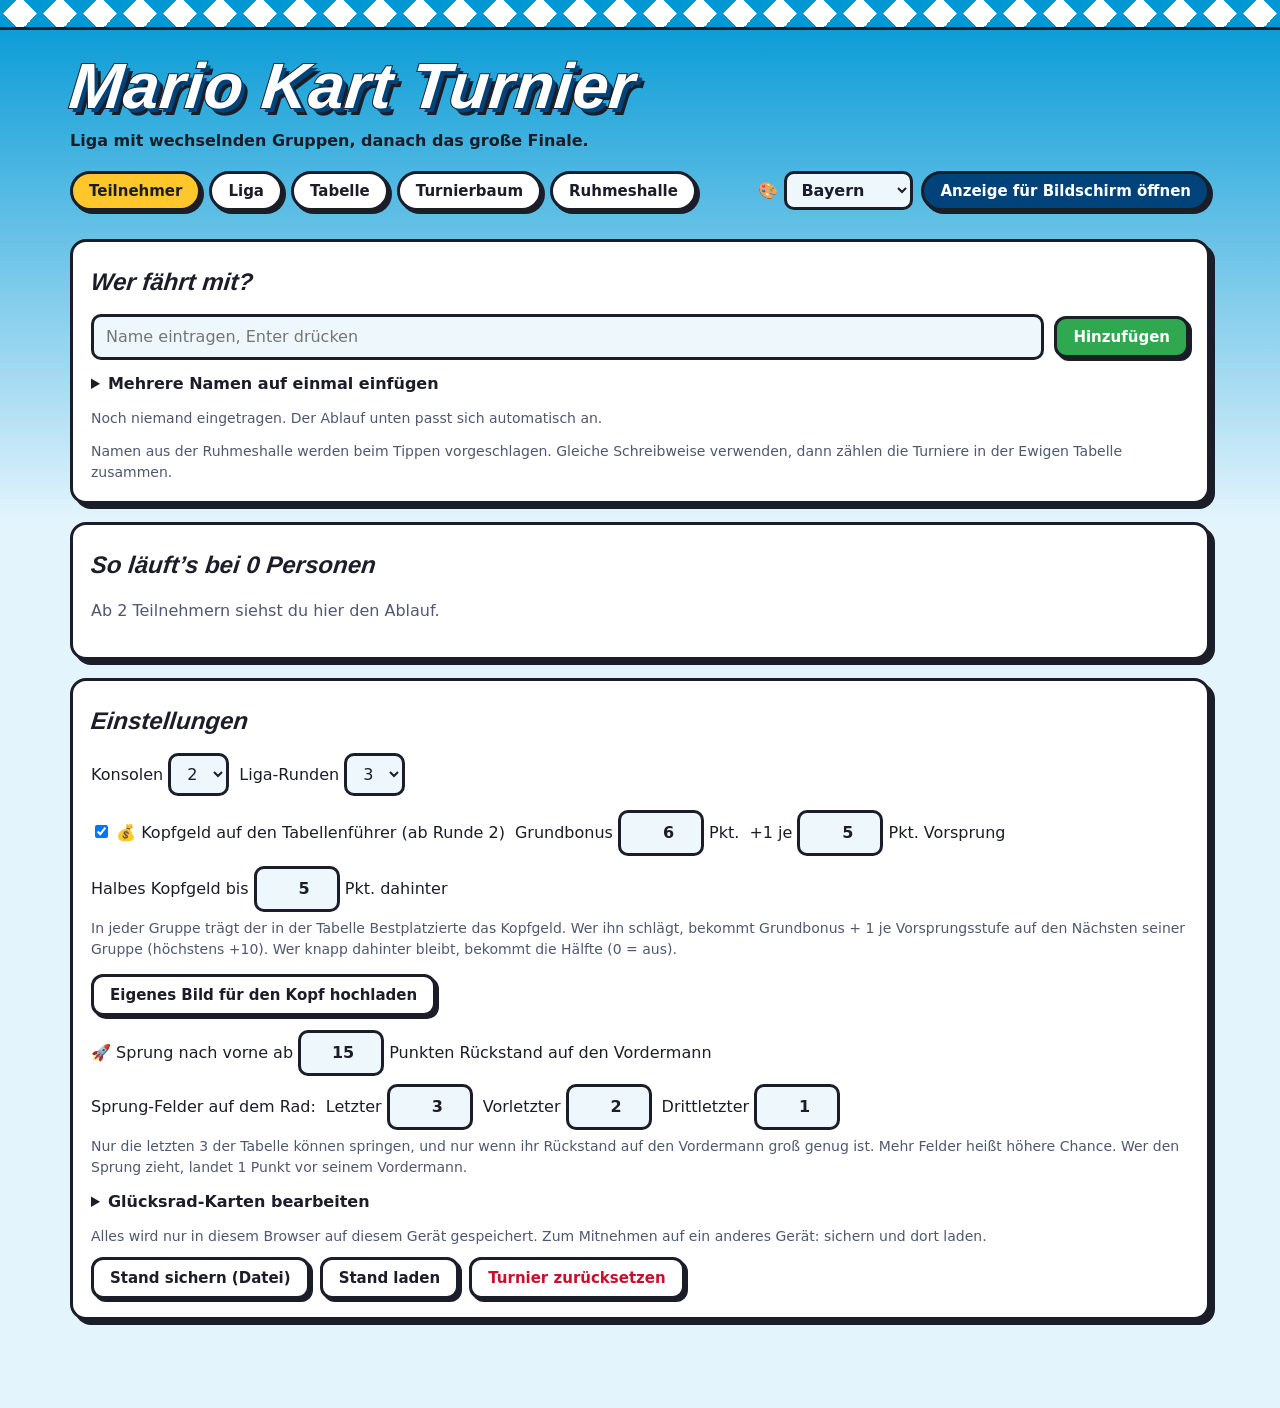
==== commit 1c78a93f: "Sprung nach vorne für die letzten 3 mit gestaffelter Chance, Kartenvorschau - Der Sprung ist keine n" ====
--- a/mario-kart-turnier-bayern.html
+++ b/mario-kart-turnier-bayern.html
@@ -215,6 +215,10 @@
 .tie.won{color:var(--green)}
 .htag.boost{background:var(--green);color:#fff}
 .bonus.minus{color:var(--red)}
+.cprev{display:flex;flex-wrap:wrap;gap:6px;margin:6px 0 0}
+.cprev .cp{font-size:12px;font-weight:700;border:2px solid var(--edge);border-radius:8px;padding:1px 8px;background:var(--panel2);color:var(--muted)}
+.cprev .cp.on{background:var(--green);color:#fff}
+.jw{width:70px}
 .bnote .bitem{display:inline-block;margin:4px 10px 0 0;background:var(--panel);border:2px solid var(--edge);border-radius:999px;padding:0 10px;white-space:nowrap}
 .hlist{grid-template-columns:repeat(auto-fill,minmax(min(100%,340px),1fr))}
 .hcard.boost{background:color-mix(in srgb,var(--green) 18%,var(--panel2))}
@@ -262,7 +266,7 @@
 
 <script>
 const KEY='mk-turnier-v2',RKEY='mk-ruhm-v1';
-const DEF=()=>({players:[],consoles:2,rounds:3,roundsData:[],finals:null,pen:{},bountyOn:true,bountyPts:6,bountyStep:5,bountyNear:5,bountyV:2,jumpGap:15,tb:{}});
+const DEF=()=>({players:[],consoles:2,rounds:3,roundsData:[],finals:null,pen:{},bountyOn:true,bountyPts:6,bountyStep:5,bountyNear:5,bountyV:2,jumpGap:15,jumpW:[3,2,1],tb:{}});
 let S=load(), ligaView=lastRound(), isDisplay=false, dIndex=0, dTimer=null, dPaused=false, dStart=0;
 const ROT_MS=15000;
 function lastRound(){return Math.max(0,((S&&S.roundsData)||[]).length-1);}
@@ -314,6 +318,9 @@
 const bountyStep=()=>numSet(S.bountyStep,0,50,5);
 const bountyNear=()=>numSet(S.bountyNear,0,30,5);
 const jumpGap=()=>numSet(S.jumpGap,1,100,15);
+/* Sprung nach vorne: Felder auf dem Rad für Letzten, Vorletzten, Drittletzten */
+const jumpW=()=>[3,2,1].map((d,i)=>numSet(Array.isArray(S.jumpW)?S.jumpW[i]:d,0,10,d));
+const JUMP_CARD='🚀 Sprung nach vorne: Du springst auf 1 Punkt vor deinen Vordermann';
 const bountyList=r=>S.bountyOn===false||!r?[]:Array.isArray(r.bounties)?r.bounties:r.bounty?[{id:r.bounty,lead:+r.bountyLead||0}]:[];
 const bountyExtra=b=>{const st=bountyStep(),l=+b.lead>0?+b.lead:0;return st?Math.min(BOUNTY_EXTRA_MAX,Math.floor(l/st)):0;};
 const bountyValue=b=>bountyPts()+bountyExtra(b);
@@ -334,6 +341,13 @@
   if((m=t.match(/(?:^|\s)[×x]\s*(\d+(?:[.,]\d+)?)/)))return{t:'mult',v:Math.min(5,+m[1].replace(',','.'))};
   if((m=t.match(/\+\s*(\d+)\s*(?:Bonus)?punkt/i)))return{t:'plus',v:+m[1]};
   return null;
+}
+function cardPreview(text,tier){
+  const luck=isLuckTier(tier);
+  return String(text).split('\n').map(x=>x.trim()).filter(Boolean).map(c=>{
+    const e=luck?parseEff(c):null,sc=splitCard(c);
+    const what=!luck?'Handicap, keine Punkte':!e?'Spielregel, keine Punkte':e.t==='mult'?`Rundenpunkte ×${fmtNum(e.v)}${e.v>=5?' (Maximum)':''}`:e.t==='plus'?`+${e.v} Punkte`:e.t==='steal'?`${e.v} Punkte vom Tabellenführer`:'Sprung wird gesondert vergeben, Zeile wird ignoriert';
+    return`<span class="cp${e?' on':''}">${esc(sc.em||'•')} ${esc(what)}</span>`;}).join('');
 }
 const effShort=e=>!e?'':e.t==='mult'?'×'+fmtNum(e.v):e.t==='plus'?'+'+e.v:'−'+e.v;
 function luckBonus(ri,id){
@@ -517,9 +531,11 @@
       ${S.logo?'<button class="btn danger" id="logoDel">Bild entfernen</button>':''}
     </div>
     <div class="row" style="margin-top:14px"><label>🚀 Sprung nach vorne ab <input type="number" id="jumpGap" min="1" max="100" value="${jumpGap()}"> Punkten Rückstand auf den Vordermann</label></div>
-    <p class="note" style="margin-top:6px">Erst dann landet die Sprung-Karte auf dem Glücksrad. Wer sie zieht, springt auf 1 Punkt vor den Vordermann.</p>
-    <details><summary>Glücksrad-Karten bearbeiten</summary><p class="note">Eine Karte pro Zeile, mindestens 2 je Rad. Ein Emoji am Anfang erscheint auf dem Rad. Automatisch verrechnet werden: „×2“, „+5 Punkte“, „klaust 4“ (vom Tabellenführer) und „Sprung“ (auf 1 Punkt vor den Vordermann, nur bei großem Rückstand).</p>
-      ${TIERS.map(([k,l,d])=>`<h3 style="margin:14px 0 4px">${esc(l)}</h3><p class="note" style="margin:0 0 6px">${esc(d)}</p><textarea data-tier="${k}" aria-label="Karten ${esc(l)}" style="min-height:120px">${esc(tierCards(k).join('\n'))}</textarea>`).join('')}
+    <div class="row" style="margin-top:8px">Sprung-Felder auf dem Rad:
+      ${['Letzter','Vorletzter','Drittletzter'].map((l,i)=>`<label>${l} <input type="number" class="jw" data-i="${i}" min="0" max="10" value="${jumpW()[i]}"></label>`).join('')}</div>
+    <p class="note" style="margin-top:6px">Nur die letzten 3 der Tabelle können springen, und nur wenn ihr Rückstand auf den Vordermann groß genug ist. Mehr Felder heißt höhere Chance. Wer den Sprung zieht, landet 1 Punkt vor seinem Vordermann.</p>
+    <details><summary>Glücksrad-Karten bearbeiten</summary><p class="note">Eine Karte pro Zeile, mindestens 2 je Rad. Ein Emoji am Anfang erscheint auf dem Rad. Die Punkte rechnet die App selbst aus dem Kartentext aus (nur bei den Glücks-Rädern): „×3“ multipliziert die Rundenpunkte (höchstens ×5), „+5 Punkte“ schenkt Punkte, „klaust 4“ nimmt sie dem Tabellenführer weg. Alles andere ist eine Spielregel ohne Punkte. Die Vorschau unter jedem Feld zeigt, was erkannt wird. Bereits gedrehte Ergebnisse bleiben, wie sie gezogen wurden.</p>
+      ${TIERS.map(([k,l,d])=>`<h3 style="margin:14px 0 4px">${esc(l)}</h3><p class="note" style="margin:0 0 6px">${esc(d)}</p><textarea data-tier="${k}" aria-label="Karten ${esc(l)}" style="min-height:120px">${esc(tierCards(k).join('\n'))}</textarea><div class="cprev" data-prev="${k}">${cardPreview(tierCards(k).join('\n'),k)}</div>`).join('')}
       <div class="row" style="margin-top:8px"><button class="btn" id="cardsSave">Karten speichern</button><button class="btn ghost" id="cardsDef">Standardkarten</button></div></details>
     <p class="note">Alles wird nur in diesem Browser auf diesem Gerät gespeichert. Zum Mitnehmen auf ein anderes Gerät: sichern und dort laden.</p>
     <div class="row" style="margin-top:10px">
@@ -545,6 +561,10 @@
   $('impFile').onchange=e=>{const f=e.target.files[0];if(!f)return;f.text().then(t=>{try{const d=JSON.parse(t);if(!Array.isArray(d.players))throw 0;S=migrate(d);ligaView=lastRound();persist();render();}catch(x){alert('Die Datei ist kein gültiger Turnierstand.');}});};
   $('logoFile').onchange=e=>{const file=e.target.files[0];if(!file)return;const img=new Image();img.onload=()=>{const k=Math.min(1,360/Math.max(img.width,img.height)),c=document.createElement('canvas');c.width=Math.round(img.width*k);c.height=Math.round(img.height*k);c.getContext('2d').drawImage(img,0,0,c.width,c.height);S.logo=c.toDataURL('image/png');persist();render();URL.revokeObjectURL(img.src);};img.src=URL.createObjectURL(file);};
   const ld=$('logoDel');if(ld)ld.onclick=()=>{delete S.logo;persist();render();};
+  $('teilnehmer').querySelectorAll('.jw').forEach(inp=>inp.onchange=()=>{const v=Math.round(+inp.value);
+    if(!(v>=0&&v<=10)){alert('Bitte 0 bis 10 Felder eintragen.');inp.value=jumpW()[+inp.dataset.i];return;}
+    const w=jumpW();w[+inp.dataset.i]=v;S.jumpW=w;persist();render();});
+  $('teilnehmer').querySelectorAll('textarea[data-tier]').forEach(ta=>ta.oninput=()=>{const pv=$('teilnehmer').querySelector(`[data-prev="${ta.dataset.tier}"]`);if(pv)pv.innerHTML=cardPreview(ta.value,ta.dataset.tier);});
   $('cardsSave').onclick=()=>{const t={};
     for(const ta of $('teilnehmer').querySelectorAll('textarea[data-tier]')){const l=ta.value.split('\n').map(x=>x.trim()).filter(Boolean);
       if(l.length<2){alert(`Bitte bei „${TIERS.find(x=>x[0]===ta.dataset.tier)[1]}“ mindestens 2 Karten eintragen.`);return;}t[ta.dataset.tier]=l;}
@@ -698,8 +718,7 @@
   '🔥 Punkte ×1,5 in dieser Runde',
   '🎁 +10 Punkte geschenkt',
   '🦝 Punkteklau: Du klaust 8 Punkte vom Tabellenführer',
-  '🗺️ Du wählst eine der 4 Strecken, dazu Punkte ×1,5',
-  '🚀 Sprung nach vorne: Du springst auf 1 Punkt vor deinen Vordermann'
+  '🗺️ Du wählst eine der 4 Strecken, dazu Punkte ×1,5'
  ],
  g2:[
   '🔥 Punkte ×1,5 in dieser Runde',
@@ -707,8 +726,7 @@
   '🎁 +6 Punkte geschenkt',
   '🦝 Punkteklau: Du klaust 5 Punkte vom Tabellenführer',
   '🛠️ Du stellst das Fahrzeug des Tabellenführers zusammen',
-  '🎒 Du legst die Item-Einstellung für deine Gruppe fest',
-  '🚀 Sprung nach vorne: Du springst auf 1 Punkt vor deinen Vordermann'
+  '🎒 Du legst die Item-Einstellung für deine Gruppe fest'
  ],
  g3:[
   '⚡ Punkte ×1,25 in dieser Runde',
@@ -852,17 +870,29 @@
   const wr=wheelRound();if(!wr)return;
   const st=standings(),top=st.slice(0,topCount()),rest=st.slice(top.length),lt=luckTiers(rest),leader=st[0];
   const used={};
-  const pick=(r,tier)=>{const all=tierCards(tier);used[tier]=used[tier]||shuffle(all.map((_,i)=>i));
-    // Sprung nach vorne nur, wenn der Rückstand auf den Vordermann groß genug ist
-    const pos=st.indexOf(r),ahead=pos>0?st[pos-1]:null,gap=ahead?ahead.total-r.total:0,jumpOk=!!ahead&&gap>=jumpGap();
-    let ok=all.map((_,i)=>i).filter(i=>{const e=isLuckTier(tier)?parseEff(all[i]):null;return!(e&&e.t==='jump')||jumpOk;});
-    if(!ok.length)ok=all.map((_,i)=>i);
-    let pi=used[tier].find(i=>ok.includes(i));
-    if(pi===undefined)pi=ok[Math.floor(Math.random()*ok.length)];else used[tier].splice(used[tier].indexOf(pi),1);
-    const cards=ok.map(i=>all[i]),idx=ok.indexOf(pi);
-    const eff=isLuckTier(tier)?parseEff(cards[idx]):null;
+  const W=jumpW();
+  const pick=(r,tier)=>{
+    const luck=isLuckTier(tier),isJump=c=>{const e=parseEff(c);return!!e&&e.t==='jump';};
+    // Sprung-Karten aus eigenen Listen ignorieren, der Sprung wird unten gesondert vergeben
+    let all=tierCards(tier);if(luck&&all.some(isJump)){const f=all.filter(c=>!isJump(c));if(f.length)all=f;}
+    used[tier]=used[tier]||shuffle(all.map((_,i)=>i));
+    // Sprung nach vorne: nur für die letzten 3 der Tabelle, bei genug Rückstand; Letzter mit den meisten Feldern
+    const pos=st.indexOf(r),fromBottom=st.length-1-pos,ahead=pos>0?st[pos-1]:null,gap=ahead?ahead.total-r.total:0;
+    const copies=luck&&fromBottom<3&&ahead&&gap>=jumpGap()?W[fromBottom]:0;
+    const normal=all.map((_,i)=>i);
+    let cards=normal.map(i=>all[i]),idx,eff=null;
+    const hitJump=copies>0&&Math.random()*(normal.length+copies)<copies;
+    if(!hitJump){let pi=used[tier].find(i=>normal.includes(i));
+      if(pi===undefined)pi=normal[Math.floor(Math.random()*normal.length)];else used[tier].splice(used[tier].indexOf(pi),1);
+      idx=pi;eff=luck?parseEff(all[pi]):null;}
+    if(copies>0){// Sprung-Felder gleichmäßig zwischen die übrigen Karten setzen
+      const n=cards.length+copies,mixed=[];let k=0;
+      for(let x=0;x<n;x++){const wantJ=Math.floor((x+1)*copies/n)>Math.floor(x*copies/n);mixed.push(wantJ?{c:JUMP_CARD,j:true}:{c:cards[k],src:k++});}
+      const jpos=mixed.map((m,x)=>m.j?x:-1).filter(x=>x>=0);
+      if(hitJump){idx=jpos[Math.floor(Math.random()*jpos.length)];eff={t:'jump',v:gap+1,to:ahead.id};}
+      else idx=mixed.findIndex(m=>m.src===idx);
+      cards=mixed.map(m=>m.c);}
     if(eff&&eff.t==='steal')eff.from=leader.id;
-    if(eff&&eff.t==='jump'){eff.v=gap+1;eff.to=ahead.id;}
     const o={id:r.id,name:r.name,tier,cards,idx,j:+(Math.random()*2-1).toFixed(3)};if(eff)o.eff=eff;return o;};
   // Handicaps für die Top 3, dann Glück von Platz 4 abwärts
   const spins=[...top.map((r,i)=>pick(r,['schwer','mittel','leicht'][i])),...rest.map((r,i)=>pick(r,lt[i]))];
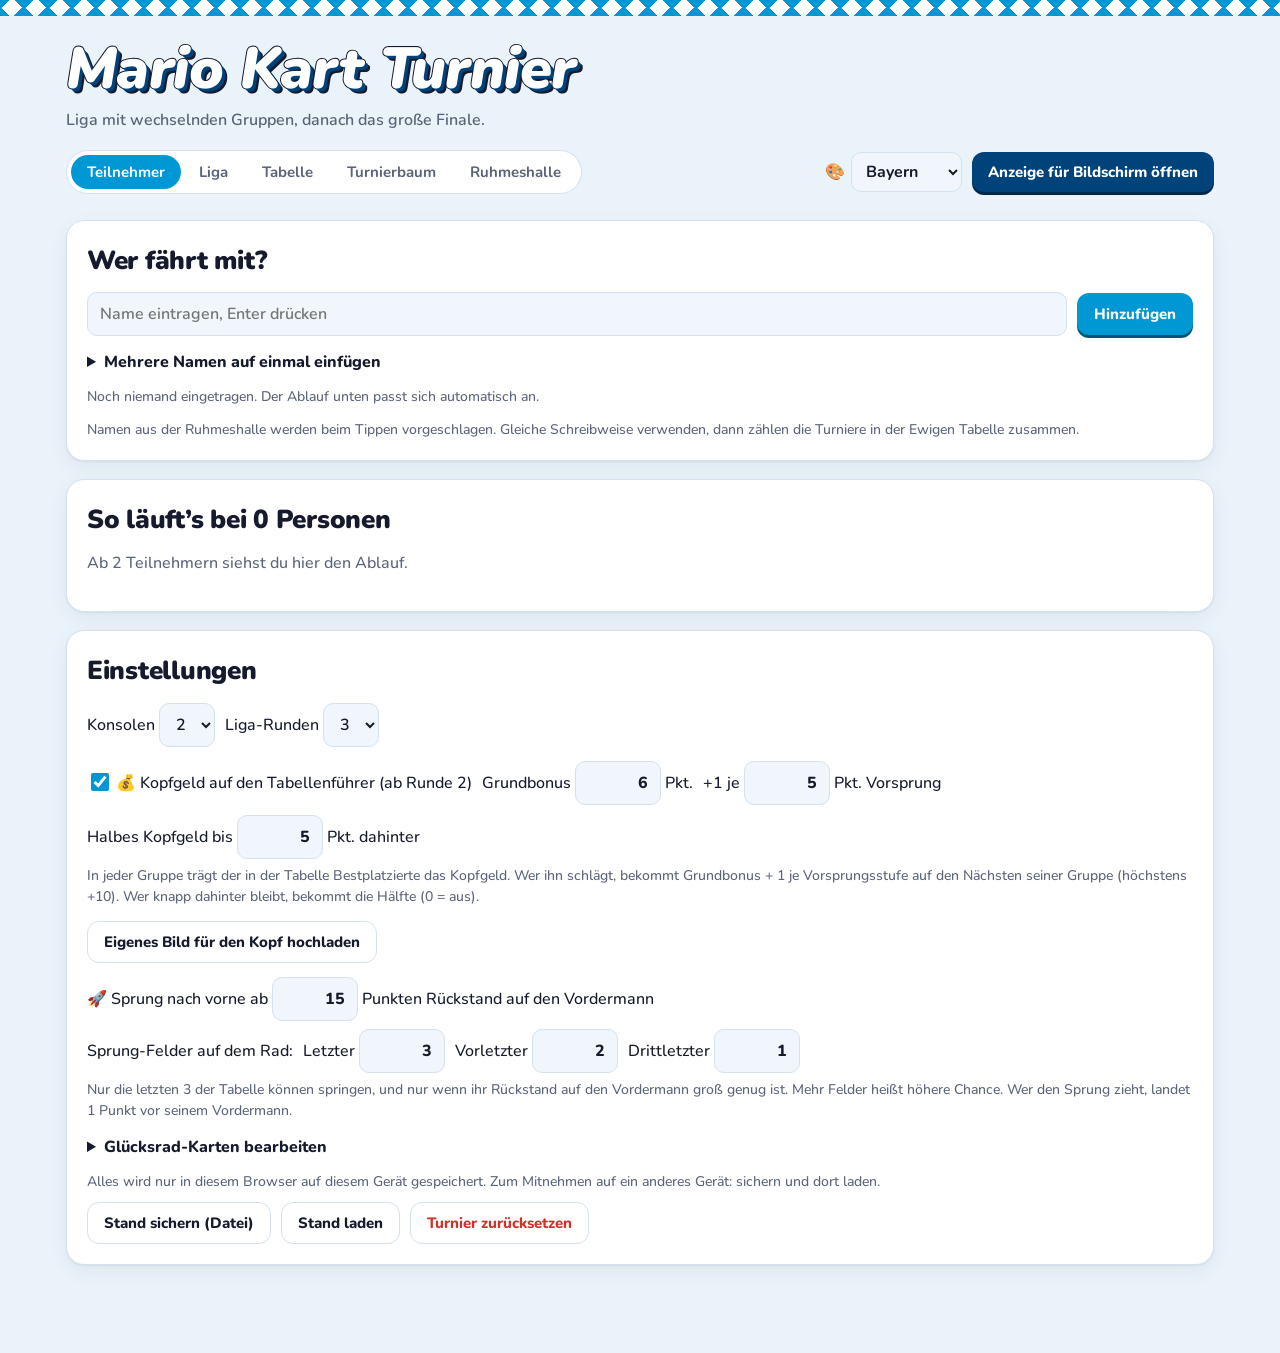
==== commit 65bc369a: "Neues Design: Nunito, ruhige Farben, Medaillen, Ziellinie, Gruppenkarten - Eine Schrift (Nunito, lok" ====
--- a/mario-kart-turnier-bayern.html
+++ b/mario-kart-turnier-bayern.html
@@ -5,233 +5,8 @@
 <meta name="robots" content="noindex,nofollow">
 <meta name="viewport" content="width=device-width, initial-scale=1, viewport-fit=cover">
 <title>Mario Kart Turnier – Bayern</title>
-<style>
-:root{
-  --sky1:#47B8F5; --sky2:#BFE9FF; --panel:#FFFFFF; --panel2:#F1F6FC; --ink:#1B1D29; --muted:#4F5870;
-  --edge:#1B1D29; --red:#E8352E; --yellow:#FFC72C; --green:#2FA84F; --blue:#1E7FD8; --white:#FFFFFF;
-  --road:#3A3F52; --wire-line:#FFFFFF; --gold:#FFC72C; --silver:#C3CBD8; --bronze:#D58A4C;
-  --display:"Arial Black","Arial Bold",Impact,"Helvetica Neue",sans-serif;
-  --body:system-ui,-apple-system,"Segoe UI",Roboto,"Helvetica Neue",Arial,sans-serif;
-  color-scheme:light; box-sizing:border-box;
-  padding-top:env(safe-area-inset-top,0px); padding-bottom:env(safe-area-inset-bottom,0px);
-}
-@media (prefers-color-scheme:dark){:root:not([data-theme="light"]){
-  --sky1:#0E1430; --sky2:#232B57; --panel:#1E2546; --panel2:#283160; --ink:#F2F4FA; --muted:#B4BCD6;
-  --edge:#05070F; --road:#151A33; --blue:#4DA3F0; --green:#46C46A; color-scheme:dark;}}
-:root[data-theme="dark"]{--sky1:#0E1430; --sky2:#232B57; --panel:#1E2546; --panel2:#283160; --ink:#F2F4FA; --muted:#B4BCD6;
-  --edge:#05070F; --road:#151A33; --blue:#4DA3F0; --green:#46C46A; color-scheme:dark;}
-*,*::before,*::after{box-sizing:inherit}
-html{scroll-padding-top:env(safe-area-inset-top,0px);min-height:100%;background:var(--sky2)}
-body{margin:0;min-height:100vh;color:var(--ink);font:16px/1.5 var(--body);
-  background:linear-gradient(180deg,var(--sky1) 0,var(--sky2) 520px,var(--sky2) 100%)}
-.curb{height:14px;background:repeating-linear-gradient(90deg,var(--red) 0 30px,var(--white) 30px 60px);border-bottom:3px solid var(--edge)}
-.checker{height:18px;background:conic-gradient(var(--edge) 25%,var(--white) 0 50%,var(--edge) 0 75%,var(--white) 0) 0 0/18px 18px}
-.wrap{max-width:1180px;margin:0 auto;padding:0 20px}
-.logo{font-family:var(--display);font-weight:900;font-style:italic;letter-spacing:.01em;line-height:.95;margin:0;
-  color:var(--white);-webkit-text-stroke:2px var(--edge);paint-order:stroke fill;
-  text-shadow:4px 4px 0 var(--red),7px 7px 0 var(--edge);transform:skewX(-6deg);display:inline-block}
-.top{padding:26px 0 6px}
-.top .logo{font-size:clamp(34px,6.5vw,64px)}
-.sub{margin:12px 0 0;color:var(--ink);font-weight:600}
-nav{display:flex;gap:8px;flex-wrap:wrap;margin:18px 0 4px}
-nav button,.pill{font:700 15px var(--body);border:3px solid var(--edge);background:var(--panel);color:var(--ink);
-  padding:8px 16px;border-radius:999px;cursor:pointer;box-shadow:3px 3px 0 var(--edge)}
-nav button[aria-selected="true"]{background:var(--yellow);color:#1B1D29}
-nav .spacer{flex:1}
-nav .show{background:var(--red);color:#fff}
-.design{display:inline-flex;align-items:center;gap:6px;font-weight:700}
-.design select{padding:6px 10px;font-weight:700}
-main{padding:18px 0 70px}
-section{display:none} section.on{display:block}
-h2{font-family:var(--display);font-style:italic;font-weight:900;font-size:24px;margin:4px 0 14px;transform:skewX(-6deg)}
-h3{font-size:17px;margin:0 0 8px}
-.panel{background:var(--panel);border:3px solid var(--edge);border-radius:16px;padding:18px;margin-bottom:18px;box-shadow:5px 5px 0 var(--edge)}
-.row{display:flex;gap:10px;flex-wrap:wrap;align-items:center}
-input[type=text],input[type=number],select,textarea{font:inherit;color:var(--ink);background:var(--panel2);border:3px solid var(--edge);border-radius:10px;padding:8px 12px}
-input[type=text]{flex:1;min-width:180px}
-textarea{width:100%;min-height:76px;resize:vertical}
-input[type=number]{width:86px;font-weight:700;text-align:right}
-.btn{font:700 15px var(--body);border:3px solid var(--edge);border-radius:12px;padding:9px 16px;cursor:pointer;
-  background:var(--blue);color:#fff;box-shadow:3px 3px 0 var(--edge)}
-.btn:active{transform:translate(2px,2px);box-shadow:1px 1px 0 var(--edge)}
-.btn.go{background:var(--green)}
-.btn.ghost{background:var(--panel);color:var(--ink)}
-.btn.danger{background:var(--panel);color:var(--red)}
-.btn:disabled{opacity:.45;cursor:not-allowed;transform:none}
-:focus-visible{outline:4px solid var(--yellow);outline-offset:2px}
-details summary{cursor:pointer;font-weight:700;margin-top:12px}
-.chips{display:flex;flex-wrap:wrap;gap:8px;margin-top:14px}
-.chip{display:inline-flex;align-items:center;gap:6px;background:var(--panel2);border:2px solid var(--edge);border-radius:999px;padding:4px 6px 4px 14px;font-weight:600}
-.chip button{border:0;background:transparent;color:var(--muted);font-size:18px;line-height:1;cursor:pointer;padding:2px 6px;border-radius:999px}
-.chip button:disabled{visibility:hidden}
-.muted{color:var(--muted)}
-.note{color:var(--muted);font-size:14px;margin:12px 0 0}
-.stats{display:grid;grid-template-columns:repeat(auto-fit,minmax(210px,1fr));gap:12px}
-.stats div{background:var(--panel2);border:2px solid var(--edge);border-radius:12px;padding:12px 14px}
-.stats b{display:block;font:italic 900 26px var(--display)}
-.groups{display:grid;grid-template-columns:repeat(auto-fill,minmax(250px,1fr));gap:14px}
-.group{background:var(--panel);border:3px solid var(--edge);border-radius:16px;overflow:hidden;box-shadow:4px 4px 0 var(--edge)}
-.group .gh{display:flex;justify-content:space-between;align-items:center;gap:8px;padding:10px 14px;color:#fff;border-bottom:3px solid var(--edge)}
-.group.c1 .gh{background:var(--blue)} .group.c2 .gh{background:var(--red)}
-.group .gh h3{margin:0;font:italic 900 19px var(--display)}
-.group .gh span{font-size:13px;font-weight:700}
-.group .gb{padding:6px 14px 10px}
-.prow{display:flex;justify-content:space-between;align-items:center;gap:10px;padding:7px 0;border-top:2px dashed var(--panel2)}
-.prow:first-child{border-top:0}
-.roundbar{display:flex;gap:8px;flex-wrap:wrap;margin-bottom:16px}
-.pill[aria-pressed="true"]{background:var(--blue);color:#fff}
-.pill.done::after{content:" ✓"}
-.scroll{overflow-x:auto}
-table{border-collapse:separate;border-spacing:0 6px;width:100%;min-width:440px}
-th{font-size:13px;color:var(--muted);text-align:left;padding:0 12px;font-weight:700}
-td{background:var(--panel2);padding:10px 12px;font-weight:600}
-td:first-child{border-radius:12px 0 0 12px} td:last-child{border-radius:0 12px 12px 0}
-.num{text-align:right;font-variant-numeric:tabular-nums}
-td.total{font:italic 900 20px var(--display)}
-tr.qual td{background:color-mix(in srgb,var(--green) 22%,var(--panel2))}
-.badge{display:inline-grid;place-items:center;width:34px;height:34px;border-radius:50%;border:3px solid var(--edge);
-  font:italic 900 16px var(--display);background:var(--panel);color:var(--ink)}
-.b1{background:var(--gold);color:#1B1D29} .b2{background:var(--silver);color:#1B1D29} .b3{background:var(--bronze);color:#1B1D29}
-.tie{font-size:12px;color:var(--red);margin-left:8px;font-weight:700}
-/* Turnierbaum */
-.tree{position:relative;display:flex;gap:64px;align-items:stretch;padding:10px 6px 10px;min-width:max-content}
-.tree svg.wires{position:absolute;inset:0;pointer-events:none;overflow:visible;z-index:0}
-.tcol{display:flex;flex-direction:column;justify-content:space-around;gap:22px;min-width:220px;position:relative;z-index:1;padding-top:30px}
-.tcol>.lbl{position:absolute;top:0;left:0;right:0;font:italic 900 14px var(--display);color:var(--muted);margin:0;text-align:center}
-.node{background:var(--panel);border:3px solid var(--edge);border-radius:16px;box-shadow:4px 4px 0 var(--edge);overflow:hidden}
-.node .nh{padding:8px 14px;font:italic 900 16px var(--display);border-bottom:3px solid var(--edge);background:var(--panel2)}
-.node.final .nh{background:var(--yellow);color:#1B1D29}
-.node.final::before{content:"";display:block;height:12px;border-bottom:3px solid var(--edge);background:conic-gradient(var(--edge) 25%,var(--white) 0 50%,var(--edge) 0 75%,var(--white) 0) 0 0/12px 12px}
-.node.win{text-align:center;padding:16px 18px;background:var(--panel)}
-.node.win .cup{font-size:46px;line-height:1}
-.node.win .wn{font:italic 900 22px var(--display);margin-top:6px}
-.node .nb{padding:8px 14px 10px}
-.node .prow select{padding:4px 8px}
-.slot{color:var(--muted);font-style:italic;margin:2px 0}
-.trow{display:flex;align-items:center;gap:10px;padding:5px 0}
-.trow .badge{width:28px;height:28px;font-size:13px;border-width:2px}
-.funwrap{margin-top:22px}
-.podium{display:flex;justify-content:center;align-items:flex-end;gap:10px;margin-top:8px}
-.podium div{text-align:center;border:3px solid var(--edge);border-bottom:0;border-radius:14px 14px 0 0;padding:12px 10px;min-width:110px;color:#1B1D29;font-weight:800}
-.podium .p1{background:var(--gold);min-height:150px} .podium .p2{background:var(--silver);min-height:115px} .podium .p3{background:var(--bronze);min-height:88px}
-.podium span{display:block;font:italic 900 32px var(--display)}
-.empty{text-align:center;padding:30px}
-/* Anzeige-Modus */
-body.display .edit-only{display:none!important}
-body.display{font-size:20px}
-body.display .wrap{max-width:none;padding:0 40px}
-.dview{display:none} .dview.on{display:block}
-.dhead{display:flex;align-items:center;justify-content:space-between;gap:20px;padding:22px 0 10px}
-.dhead .logo{font-size:clamp(36px,4.5vw,72px)}
-.lights{display:flex;gap:10px;background:var(--edge);padding:8px 12px;border-radius:999px}
-.lights i{width:20px;height:20px;border-radius:50%;background:#3a3f52;display:block}
-.lights i.on{background:var(--green);box-shadow:0 0 12px var(--green)}
-.dtitle{font:italic 900 clamp(26px,3vw,44px) var(--display);margin:6px 0 16px;transform:skewX(-6deg)}
-body.display .group .gh h3{font-size:26px} body.display .group .gh span{font-size:17px}
-body.display .groups{grid-template-columns:repeat(auto-fill,minmax(320px,1fr))}
-body.display td{font-size:22px;padding:12px 16px} body.display td.total{font-size:28px}
-body.display .badge{width:44px;height:44px;font-size:20px}
-body.display .tcol{min-width:280px} body.display .node .nh{font-size:20px}
-body.display .trow{font-size:22px}
-body.display .tcol{flex:1} body.display .tcol>.lbl{font-size:18px} body.display .tree{min-width:0;width:100%}
-body.display .podpanel h2{display:none}
-body.display .podium{gap:18px;padding-top:30px}
-body.display .podium div{min-width:240px;font-size:30px}
-body.display .podium span{font-size:56px}
-body.display .podium .p1{min-height:320px} body.display .podium .p2{min-height:250px} body.display .podium .p3{min-height:200px}
-.progress{height:6px;background:var(--panel2);border:2px solid var(--edge);border-radius:999px;overflow:hidden;margin-top:18px}
-.progress i{display:block;height:100%;width:0;background:var(--red)}
-.paused{margin:18px 0 0;font-weight:700;color:var(--muted);text-align:center}
-#pauseBtn[aria-pressed="true"]{background:var(--yellow);color:#1B1D29}
-body.display .soundbtn{font-size:18px;padding:8px 18px}
-@media (prefers-reduced-motion:no-preference){.progress i.run{animation:prog linear forwards}@keyframes prog{to{width:100%}}}
-@media (prefers-reduced-motion:no-preference){.wires .rbline{animation:dash 1s linear infinite}@keyframes dash{to{stroke-dashoffset:-16}}}
-@media (max-width:640px){.tree{gap:40px}.tcol{min-width:190px}}
-.brand{display:flex;align-items:center;gap:18px}
-.brand img{height:clamp(54px,7vw,90px);width:auto;max-width:200px;object-fit:contain;border:3px solid var(--edge);border-radius:14px;background:var(--panel);box-shadow:4px 4px 0 var(--edge)}
-body.display .brand img{height:clamp(70px,7vw,120px)}
-.badge.b1{background:linear-gradient(160deg,#FFF3B0 0,#FFC72C 45%,#E09A00 100%)}
-.badge.b2{background:linear-gradient(160deg,#FFFFFF 0,#C3CBD8 50%,#8E99AB 100%)}
-.badge.b3{background:linear-gradient(160deg,#F7C9A2 0,#D58A4C 50%,#9C5A26 100%)}
-.counter{font:italic 900 22px var(--display);background:var(--yellow);color:#1B1D29;border:3px solid var(--edge);border-radius:999px;padding:4px 16px;box-shadow:3px 3px 0 var(--edge)}
-.dright{display:flex;align-items:center;gap:14px}
-.soundbtn{font:700 14px var(--body);border:3px solid var(--edge);border-radius:999px;background:var(--panel);color:var(--ink);padding:6px 12px;cursor:pointer}
-/* Effekte */
-#fx{position:fixed;inset:0;z-index:50;display:none;place-items:center;background:rgba(10,12,28,.97)}
-#fx.on{display:grid}
-.fxbox{text-align:center;color:#fff}
-.biglights{display:flex;gap:22px;justify-content:center;background:#111;border:5px solid #000;border-radius:28px;padding:22px 30px;box-shadow:0 0 0 5px #fff3}
-.biglights i{width:clamp(56px,9vw,110px);height:clamp(56px,9vw,110px);border-radius:50%;background:#33384a;display:block;border:4px solid #000}
-.biglights i.red{background:radial-gradient(circle at 35% 30%,#ff9a8f,#E8352E 55%,#8a1510);box-shadow:0 0 30px #E8352E}
-.biglights i.green{background:radial-gradient(circle at 35% 30%,#b6ffc6,#2FA84F 55%,#14592a);box-shadow:0 0 40px #2FA84F}
-.fxtext{font:italic 900 clamp(40px,8vw,120px) var(--display);margin-top:24px;-webkit-text-stroke:3px #000;paint-order:stroke fill;text-shadow:6px 6px 0 var(--red);transform:skewX(-8deg)}
-.fxsub{font:700 clamp(18px,2.4vw,32px) var(--body);margin-top:10px;min-height:1.4em;opacity:.9}
-#confetti{position:fixed;inset:0;z-index:60;pointer-events:none;display:none}
-.flags{position:fixed;inset:auto 0 0 0;z-index:55;display:none;justify-content:space-between;pointer-events:none;padding:0 4vw}
-.flags.on{display:flex}
-.flag{width:clamp(80px,12vw,180px);height:clamp(56px,8vw,120px);border:4px solid #000;background:conic-gradient(#000 25%,#fff 0 50%,#000 0 75%,#fff 0) 0 0/25% 33.4%;transform-origin:left bottom}
-@media (prefers-reduced-motion:no-preference){.flags.on .flag{animation:wave .5s ease-in-out infinite alternate}.flags.on .flag:last-child{animation-delay:.25s}@keyframes wave{from{transform:rotate(-8deg) skewY(-4deg)}to{transform:rotate(6deg) skewY(5deg)}}}
-
-/* Theme: Bayern */
-:root{--sky1:#0098D4;--sky2:#E3F4FC;--red:#00427A;--blue:#0098D4;--panel2:#EEF7FC;--road:#244A6B}
-.curb{height:30px;background-color:#FFFFFF;
-  background-image:linear-gradient(135deg,#0098D4 25%,transparent 25%),linear-gradient(225deg,#0098D4 25%,transparent 25%),linear-gradient(315deg,#0098D4 25%,transparent 25%),linear-gradient(45deg,#0098D4 25%,transparent 25%);
-  background-size:40px 28px}
-.logo{color:#FFFFFF;text-shadow:4px 4px 0 #00427A,7px 7px 0 var(--edge)}
-.group.c2 .gh{background:#00427A}
-nav .show{background:#00427A}
-.btn.danger{color:#C8102E} .tie{color:#C8102E}
-.progress i{background:#0098D4}
-@media (prefers-color-scheme:dark){:root:not([data-theme="light"]){--sky1:#06315A;--sky2:#071D36;--panel:#0F2C4D;--panel2:#16406B;--road:#0A1B30;--red:#4FB8F0;--blue:#1E9BD8}
- :root:not([data-theme="light"]) .group.c2 .gh,:root:not([data-theme="light"]) nav .show{background:#1F5C99}}
-:root[data-theme="dark"]{--sky1:#06315A;--sky2:#071D36;--panel:#0F2C4D;--panel2:#16406B;--road:#0A1B30;--red:#4FB8F0;--blue:#1E9BD8}
-
-
-/* Glücksrad */
-#wheelfx{position:fixed;inset:0;z-index:52;display:none;place-items:center;background:rgba(10,12,28,.97);color:#fff;text-align:center;padding:20px;cursor:pointer}
-#wheelfx.on{display:grid}
-.wfor{font:700 clamp(16px,2vw,24px) var(--body);opacity:.85;min-height:1.4em}
-.wname{font:italic 900 clamp(30px,5vw,64px) var(--display);-webkit-text-stroke:2px #000;paint-order:stroke fill;text-shadow:4px 4px 0 var(--red);transform:skewX(-6deg);margin:4px 0 16px}
-.wheelbox{position:relative;width:min(56vmin,440px);aspect-ratio:1;margin:0 auto}
-.wheel{width:100%;height:100%;transition-property:transform;transition-timing-function:cubic-bezier(.215,.61,.355,1)}
-.wheel svg{width:100%;height:100%;display:block}
-.wpointer{position:absolute;left:50%;top:-16px;transform:translateX(-50%);width:0;height:0;border-left:22px solid transparent;border-right:22px solid transparent;border-top:42px solid var(--yellow);filter:drop-shadow(0 3px 0 #000);z-index:2}
-.wresult{font:italic 900 clamp(22px,3.4vw,46px) var(--display);margin-top:20px;min-height:1.3em;transform:skewX(-6deg)}
-.wskip{font-size:14px;opacity:.6;margin-top:18px}
-.wsum{max-width:760px;margin:0 auto;text-align:left;color:var(--ink)}
-.htag{display:block;width:fit-content;font-size:12px;font-weight:700;background:var(--yellow);color:#1B1D29;border:2px solid var(--edge);border-radius:8px;padding:2px 8px;margin-top:4px;line-height:1.3}
-body.display .htag{font-size:16px}
-.hlist{display:grid;gap:12px}
-.hcard{display:flex;gap:14px;align-items:center;background:var(--panel2);border:3px solid var(--edge);border-radius:14px;padding:12px 16px;font-weight:600}
-.hcard .em{font-size:34px;line-height:1}
-.hcard b{display:block;font:italic 900 19px var(--display)}
-body.display .hcard{font-size:24px} body.display .hcard b{font-size:30px} body.display .hcard .em{font-size:52px}
-/* Kopfgeld & Stechen */
-.btag{display:inline-block;margin-left:8px;font-size:12px;font-weight:800;background:var(--gold);color:#1B1D29;border:2px solid var(--edge);border-radius:8px;padding:1px 7px;line-height:1.3;vertical-align:middle;white-space:nowrap}
-body.display .btag{font-size:16px}
-.bonus{font-size:.8em;font-weight:800;color:var(--green);margin-left:4px;white-space:nowrap}
-.bnote{background:color-mix(in srgb,var(--gold) 30%,var(--panel2));border:2px solid var(--edge);border-radius:12px;padding:8px 14px;font-weight:600;margin:0 0 14px}
-.tbbtn{font:700 12px var(--body);margin-left:8px;border:2px solid var(--edge);border-radius:8px;background:var(--panel);color:var(--ink);padding:2px 8px;cursor:pointer;vertical-align:middle}
-.tie.won{color:var(--green)}
-.htag.boost{background:var(--green);color:#fff}
-.bonus.minus{color:var(--red)}
-.cprev{display:flex;flex-wrap:wrap;gap:6px;margin:6px 0 0}
-.cprev .cp{font-size:12px;font-weight:700;border:2px solid var(--edge);border-radius:8px;padding:1px 8px;background:var(--panel2);color:var(--muted)}
-.cprev .cp.on{background:var(--green);color:#fff}
-.jw{width:70px}
-.bnote .bitem{display:inline-block;margin:4px 10px 0 0;background:var(--panel);border:2px solid var(--edge);border-radius:999px;padding:0 10px;white-space:nowrap}
-.hlist{grid-template-columns:repeat(auto-fill,minmax(min(100%,340px),1fr))}
-.hcard.boost{background:color-mix(in srgb,var(--green) 18%,var(--panel2))}
-.hcard .tier{display:block;font-size:12px;font-weight:800;text-transform:uppercase;letter-spacing:.04em;color:var(--muted)}
-body.display .hcard .tier{font-size:16px}
-/* Ruhmeshalle */
-.rgrid{display:grid;grid-template-columns:minmax(0,3fr) minmax(0,2fr);gap:18px;align-items:start}
-@media (max-width:900px){.rgrid{grid-template-columns:minmax(0,1fr)}}
-.rpod{margin-top:4px;font-weight:600}
-.rwarn{background:color-mix(in srgb,var(--red) 14%,var(--panel2));border:2px solid var(--edge);border-radius:12px;padding:8px 14px;font-weight:600;margin:10px 0 0}
-input[type=date]{font:inherit;color:var(--ink);background:var(--panel2);border:3px solid var(--edge);border-radius:10px;padding:8px 12px}
-.tbbtn.del{color:var(--red)}
-</style>
+<link rel="stylesheet" href="app.css">
+<link rel="stylesheet" href="theme-bayern.css">
 </head>
 <body>
 <div class="curb" aria-hidden="true"></div>
@@ -239,12 +14,14 @@
   <header class="top edit-only">
     <div class="brand" id="brandEdit"><h1 class="logo">Mario Kart Turnier</h1></div>
     <p class="sub" id="sub"></p>
-    <nav role="tablist" aria-label="Bereiche">
-      <button role="tab" data-tab="teilnehmer">Teilnehmer</button>
-      <button role="tab" data-tab="liga">Liga</button>
-      <button role="tab" data-tab="tabelle">Tabelle</button>
-      <button role="tab" data-tab="finale">Turnierbaum</button>
-      <button role="tab" data-tab="ruhm">Ruhmeshalle</button>
+    <nav aria-label="Bereiche">
+      <div class="tabs" role="tablist">
+        <button role="tab" data-tab="teilnehmer">Teilnehmer</button>
+        <button role="tab" data-tab="liga">Liga</button>
+        <button role="tab" data-tab="tabelle">Tabelle</button>
+        <button role="tab" data-tab="finale">Turnierbaum</button>
+        <button role="tab" data-tab="ruhm">Ruhmeshalle</button>
+      </div>
       <span class="spacer"></span>
       <label class="design" title="Design wechseln">🎨 <select id="designSel" aria-label="Design"></select></label>
       <button class="show" id="openDisplay">Anzeige für Bildschirm öffnen</button>
@@ -264,789 +41,6 @@
 <div id="wheelfx" role="status" aria-live="polite"></div>
 <div class="flags" id="flags" aria-hidden="true"><div class="flag"></div><div class="flag"></div></div>
 
-<script>
-const KEY='mk-turnier-v2',RKEY='mk-ruhm-v1';
-const DEF=()=>({players:[],consoles:2,rounds:3,roundsData:[],finals:null,pen:{},bountyOn:true,bountyPts:6,bountyStep:5,bountyNear:5,bountyV:2,jumpGap:15,jumpW:[3,2,1],tb:{}});
-let S=load(), ligaView=lastRound(), isDisplay=false, dIndex=0, dTimer=null, dPaused=false, dStart=0;
-const ROT_MS=15000;
-function lastRound(){return Math.max(0,((S&&S.roundsData)||[]).length-1);}
-function migrate(d){const o=Object.assign(DEF(),d);
-  // Kopfgeld v2 (in jeder Gruppe, höhere Werte): alte Stände bekommen einmalig die neuen Standardwerte
-  if(!d||!d.bountyV){o.bountyPts=6;o.bountyStep=5;o.bountyNear=5;o.bountyV=2;}
-  return o;}
-function load(){try{const l=localStorage.getItem(KEY);if(l)return migrate(JSON.parse(l));}catch(e){}return DEF();}
-function persist(){try{localStorage.setItem(KEY,JSON.stringify(S));}catch(e){}}
-let seenFx=S.fx?S.fx.t:0;
-window.addEventListener('storage',e=>{if(e.key===RKEY){render();return;}if(e.key!==KEY)return;S=load();
-  if(S.fx&&S.fx.t>seenFx&&Date.now()-S.fx.t<20000){seenFx=S.fx.t;
-    if(S.fx.type==='draw'){playStart(S.fx.round);if(isDisplay){dIndex=0;resumeRotation();}}
-    if(S.fx.type==='win'){playWin();if(isDisplay){dIndex=0;resumeRotation();}}
-    if(S.fx.type==='wheel'){playWheel(S.fx);if(isDisplay){dIndex=0;resumeRotation();}}
-  }
-  render();});
-
-const $=id=>document.getElementById(id);
-const esc=s=>String(s).replace(/[&<>"']/g,c=>({'&':'&amp;','<':'&lt;','>':'&gt;','"':'&quot;',"'":'&#39;'}[c]));
-const uid=()=>Math.random().toString(36).slice(2,10);
-const nameOf=id=>{const p=S.players.find(p=>p.id===id);return p?p.name:'?'};
-const brandHtml=()=>`${S.logo?`<img src="${S.logo}" alt="Eigenes Bild">`:''}<h1 class="logo">Mario Kart Turnier</h1>`;
-const badge=(n)=>`<span class="badge ${n<=3?'b'+n:''}">${n}</span>`;
-
-/* ---------- Logik ---------- */
-function groupSizes(n){if(n<=0)return[];const g=Math.ceil(n/4),b=Math.floor(n/g),x=n%g;return Array.from({length:g},(_,i)=>b+(i<x?1:0));}
-function shuffle(a){a=a.slice();for(let i=a.length-1;i>0;i--){const j=Math.floor(Math.random()*(i+1));[a[i],a[j]]=[a[j],a[i]];}return a;}
-function pairCounts(){const m={};S.roundsData.forEach(r=>r.groups.forEach(g=>{for(const a of g.members)for(const b of g.members)if(a<b){const k=a+'|'+b;m[k]=(m[k]||0)+1;}}));return m;}
-function splitIntoGroups(ids,avoid){
-  const sizes=groupSizes(ids.length);let best=null,bc=Infinity;
-  for(let t=0;t<(avoid?400:1);t++){
-    const sh=shuffle(ids),gs=[];let i=0;for(const s of sizes){gs.push(sh.slice(i,i+s));i+=s;}
-    let c=0;if(avoid)for(const g of gs)for(const a of g)for(const b of g)if(a<b)c+=(avoid[a+'|'+b]||0)**2;
-    if(c<bc){bc=c;best=gs;if(c===0)break;}
-  }
-  return (best||[]).map((m,i)=>({members:m,console:i%S.consoles+1,wave:Math.floor(i/S.consoles)+1,scores:{}}));
-}
-const roundComplete=r=>r.groups.every(g=>g.members.every(id=>typeof g.scores[id]==='number'));
-const roundTouched=r=>r.groups.some(g=>Object.keys(g.scores).length>0);
-const inAnyRound=id=>S.roundsData.some(r=>r.groups.some(g=>g.members.includes(id)));
-const ligaDone=()=>S.roundsData.length>=S.rounds&&S.roundsData.slice(0,S.rounds).every(roundComplete);
-/* Kopfgeld: In jeder Gruppe trägt der in der Tabelle Bestplatzierte das Kopfgeld. Festgehalten beim Auslosen in
-   roundsData[i].bounties = [{id, lead}] (lead = Vorsprung auf den Nächsten seiner Gruppe). Alte Stände: roundsData[i].bounty.
-   Bonus wird nur berechnet, nie in die Rohpunkte gemischt. */
-const BOUNTY_EXTRA_MAX=10;
-const numSet=(v,min,max,def)=>{v=Math.round(+v);return Number.isFinite(v)&&v>=min&&v<=max?v:def;};
-const bountyPts=()=>numSet(S.bountyPts,0,30,6);
-const bountyStep=()=>numSet(S.bountyStep,0,50,5);
-const bountyNear=()=>numSet(S.bountyNear,0,30,5);
-const jumpGap=()=>numSet(S.jumpGap,1,100,15);
-/* Sprung nach vorne: Felder auf dem Rad für Letzten, Vorletzten, Drittletzten */
-const jumpW=()=>[3,2,1].map((d,i)=>numSet(Array.isArray(S.jumpW)?S.jumpW[i]:d,0,10,d));
-const JUMP_CARD='🚀 Sprung nach vorne: Du springst auf 1 Punkt vor deinen Vordermann';
-const bountyList=r=>S.bountyOn===false||!r?[]:Array.isArray(r.bounties)?r.bounties:r.bounty?[{id:r.bounty,lead:+r.bountyLead||0}]:[];
-const bountyExtra=b=>{const st=bountyStep(),l=+b.lead>0?+b.lead:0;return st?Math.min(BOUNTY_EXTRA_MAX,Math.floor(l/st)):0;};
-const bountyValue=b=>bountyPts()+bountyExtra(b);
-const isCarrier=(r,id)=>bountyList(r).some(b=>b.id===id);
-function bountyBonus(r,id){
-  const g=r.groups.find(g=>g.members.includes(id));if(!g)return 0;
-  const b=bountyList(r).find(b=>b.id!==id&&g.members.includes(b.id));if(!b)return 0;
-  const sb=g.scores[b.id],sp=g.scores[id];if(typeof sb!=='number'||typeof sp!=='number')return 0;
-  if(sp>sb)return bountyValue(b);
-  const near=bountyNear();return near&&sb-sp<=near?Math.ceil(bountyValue(b)/2):0;
-}
-/* Glücksrad-Punkte: Effekt wird beim Drehen aus dem Kartentext gelesen und in S.pen[runde][].eff gespeichert */
-const fmtNum=v=>String(+(+v).toFixed(2)).replace('.',',');
-function parseEff(text){
-  const t=String(text);let m;
-  if(/sprung|springst/i.test(t))return{t:'jump'};
-  if((m=t.match(/klau\w*\s+(\d+)/i)))return{t:'steal',v:+m[1]};
-  if((m=t.match(/(?:^|\s)[×x]\s*(\d+(?:[.,]\d+)?)/)))return{t:'mult',v:Math.min(5,+m[1].replace(',','.'))};
-  if((m=t.match(/\+\s*(\d+)\s*(?:Bonus)?punkt/i)))return{t:'plus',v:+m[1]};
-  return null;
-}
-function cardPreview(text,tier){
-  const luck=isLuckTier(tier);
-  return String(text).split('\n').map(x=>x.trim()).filter(Boolean).map(c=>{
-    const e=luck?parseEff(c):null,sc=splitCard(c);
-    const what=!luck?'Handicap, keine Punkte':!e?'Spielregel, keine Punkte':e.t==='mult'?`Rundenpunkte ×${fmtNum(e.v)}${e.v>=5?' (Maximum)':''}`:e.t==='plus'?`+${e.v} Punkte`:e.t==='steal'?`${e.v} Punkte vom Tabellenführer`:'Sprung wird gesondert vergeben, Zeile wird ignoriert';
-    return`<span class="cp${e?' on':''}">${esc(sc.em||'•')} ${esc(what)}</span>`;}).join('');
-}
-const effShort=e=>!e?'':e.t==='mult'?'×'+fmtNum(e.v):e.t==='plus'?'+'+e.v:'−'+e.v;
-function luckBonus(ri,id){
-  const r=S.roundsData[ri],list=S.pen&&S.pen[ri+1];if(!r||!Array.isArray(list))return 0;
-  const sc=pid=>{for(const g of r.groups)if(g.members.includes(pid))return typeof g.scores[pid]==='number'?g.scores[pid]:null;return null;};
-  let b=0;const mine=sc(id);
-  for(const h of list){const e=h.eff;if(!e)continue;
-    if(h.id===id){if(e.t==='jump')b+=+e.v||0;else if(mine!==null){if(e.t==='mult')b+=Math.round(mine*(e.v-1));else b+=e.v;}}
-    if(e.t==='steal'&&e.from===id&&h.id!==id&&sc(h.id)!==null)b-=e.v;}
-  return b;
-}
-/* Stechen: S.tb["Gesamt|Bestwert"] = IDs der Stechen-Sieger in Reihenfolge. Ändert sich die Punktzahl, greift der Eintrag nicht mehr. */
-const tieSig=r=>r.total+'|'+r.best;
-const tbRank=r=>{const l=S.tb&&S.tb[tieSig(r)],i=Array.isArray(l)?l.indexOf(r.id):-1;return i<0?Infinity:i;};
-function standings(){
-  const rows=S.players.map(p=>{
-    const per=S.roundsData.map(r=>{for(const g of r.groups)if(g.members.includes(p.id))return typeof g.scores[p.id]==='number'?g.scores[p.id]:null;return null;});
-    const bb=S.roundsData.map(r=>bountyBonus(r,p.id)),lb=S.roundsData.map((r,i)=>luckBonus(i,p.id));
-    const bonus=bb.map((x,i)=>x+lb[i]);
-    const v=per.filter(x=>x!==null);
-    return{id:p.id,name:p.name,per,bb,lb,bonus,total:v.reduce((a,b)=>a+b,0)+bonus.reduce((a,b)=>a+b,0),best:v.length?Math.max(...v):0};
-  });
-  rows.forEach(r=>r.tbr=tbRank(r));
-  rows.sort((a,b)=>b.total-a.total||b.best-a.best||(a.tbr===b.tbr?0:a.tbr<b.tbr?-1:1)||a.name.localeCompare(b.name,'de'));
-  const same=(a,b)=>!!(a&&b&&a.total===b.total&&a.best===b.best);
-  rows.forEach((r,i)=>{const o=rows[i-1],n=rows[i+1];
-    r.tieAny=r.total>0&&(same(o,r)||same(n,r));
-    r.tie=r.tieAny&&r.tbr===Infinity&&rows.some(x=>x!==r&&same(x,r)&&x.tbr===Infinity);
-    r.tieWon=r.tieAny&&r.tbr!==Infinity;});
-  return rows;
-}
-function planFor(n){
-  if(n<=4)return{type:'direct',qual:n,text:'Alle fahren direkt das Finale.'};
-  if(n<=10)return{type:'top4',qual:4,text:'Die Top 4 der Tabelle fahren das Finale, alle anderen das Spaßfinale.'};
-  return{type:'semis',qual:8,text:'Plätze 1–8 fahren zwei Halbfinals, die besten 2 je Halbfinale kommen ins Finale. Alle anderen fahren das Spaßfinale.'};
-}
-function estimate(n){
-  const g=groupSizes(n).length,w=Math.ceil(g/S.consoles)||0,plan=planFor(n);
-  return{g,w,total:w*13*S.rounds+(plan.type==='semis'?Math.ceil(2/S.consoles)*13:0)+(n>plan.qual?13:0)+15};
-}
-const heatComplete=h=>{const r=h.members.map(id=>h.place[id]).filter(Boolean);return h.members.length>0&&r.length===h.members.length&&new Set(r).size===r.length;};
-const heatOrder=h=>h.members.slice().sort((a,b)=>(h.place[a]||99)-(h.place[b]||99));
-function finalHeat(){
-  const F=S.finals;if(!F)return null;
-  let m=F.type!=='semis'?F.finalBase:(F.semis.every(heatComplete)?F.semis.flatMap(h=>heatOrder(h).slice(0,2)):[]);
-  return{name:'Finale',members:m,place:F.finalPlace};
-}
-function startFinals(){
-  const st=standings(),plan=planFor(st.length),ids=st.map(r=>r.id);
-  const F={type:plan.type,semis:[],finalBase:null,finalPlace:{},fun:[]};let rest;
-  if(plan.type==='semis'){const t=ids.slice(0,8);
-    F.semis=[{name:'Halbfinale A',members:[t[0],t[3],t[4],t[7]].filter(Boolean),place:{}},{name:'Halbfinale B',members:[t[1],t[2],t[5],t[6]].filter(Boolean),place:{}}];
-    rest=ids.slice(8);
-  }else{F.finalBase=ids.slice(0,plan.qual);rest=ids.slice(plan.qual);}
-  F.fun=splitIntoGroups(rest,null).map(g=>g.members);
-  S.finals=F;persist();render();
-}
-
-/* ---------- Bausteine ---------- */
-function tableHtml(editable){
-  const st=standings(),plan=planFor(st.length);
-  if(!st.length)return`<p class="muted">Noch keine Teilnehmer.</p>`;
-  const nR=Math.max(S.rounds,S.roundsData.length);
-  const tieCell=r=>r.tie?`<span class="tie">Stechen</span>${editable?`<button class="tbbtn" data-tbwin="${r.id}" aria-label="${esc(r.name)} hat das Stechen gewonnen">hat gewonnen</button>`:''}`
-    :r.tieWon?`<span class="tie won">Stechen ✓</span>${editable?`<button class="tbbtn" data-tbreset="${esc(tieSig(r))}" aria-label="Stechen bei ${esc(r.name)} zurücksetzen" title="Stechen zurücksetzen">↺</button>`:''}`:'';
-  const cell=(r,k)=>(r.per[k]==null?'–':r.per[k])+bonusChips(r.bb[k],r.lb[k]);
-  return`<div class="scroll"><table><thead><tr><th>Platz</th><th>Name</th>${Array.from({length:nR},(_,i)=>`<th class="num">R${i+1}</th>`).join('')}<th class="num">Gesamt</th></tr></thead>
-  <tbody>${st.map((r,i)=>`<tr class="${i<plan.qual&&plan.type!=='direct'?'qual':''}"><td>${badge(i+1)}</td><td>${esc(r.name)}${tieCell(r)}</td>
-  ${Array.from({length:nR},(_,k)=>`<td class="num">${cell(r,k)}</td>`).join('')}<td class="num total">${r.total}</td></tr>`).join('')}</tbody></table></div>`;
-}
-function bonusChips(bb,lb){
-  return(bb?` <span class="bonus" title="Kopfgeld-Bonus">+${bb}💰</span>`:'')+(lb>0?` <span class="bonus" title="Glücksrad (inkl. Sprung nach vorne)">+${lb}🍀</span>`:lb<0?` <span class="bonus minus" title="Punkteklau">−${-lb}🦝</span>`:'');
-}
-function bountyNote(r){
-  const l=bountyList(r);if(!l.length)return'';
-  const near=bountyNear();
-  return`<p class="bnote">💰 <b>Kopfgeld in jeder Gruppe:</b> Wer mehr Punkte holt als der Träger seiner Gruppe, kassiert das Kopfgeld${near?`, wer höchstens ${near} Punkte dahinter bleibt, die Hälfte`:''}.
-    ${l.map(b=>`<span class="bitem">${esc(nameOf(b.id))} <b>+${bountyValue(b)}</b></span>`).join('')}</p>`;
-}
-const MAX_SCORE=60;
-function groupsHtml(r,editable,gIdx){
-  return`<div class="groups">${r.groups.map((g,gi)=>`<article class="group c${g.console}">
-    <div class="gh"><h3>Gruppe ${gi+1}</h3><span>Konsole ${g.console} · Durchgang ${g.wave}</span></div>
-    <div class="gb">${g.members.map(id=>`<div class="prow"><span>${esc(nameOf(id))}${isCarrier(r,id)?`<span class="btag" title="Kopfgeld-Träger dieser Gruppe">💰 +${bountyValue(bountyList(r).find(b=>b.id===id))}</span>`:''}${htag(gIdx+1,id)}</span>${editable
-      ?`<input type="number" min="0" max="${MAX_SCORE}" inputmode="numeric" aria-label="Punkte ${esc(nameOf(id))}" data-key="sc-${gIdx}-${gi}-${id}" data-g="${gi}" data-p="${id}" value="${typeof g.scores[id]==='number'?g.scores[id]:''}">`
-      :`<b>${typeof g.scores[id]==='number'?g.scores[id]+' Pkt.'+bonusChips(bountyBonus(r,id),luckBonus(gIdx,id)):''}</b>`}</div>`).join('')}</div></article>`).join('')}</div>`;
-}
-function heatNode(h,key,editable,cls,from,placeholder){
-  let body;
-  if(!h||!h.members.length) body=`<p class="slot">${esc(placeholder)}</p>`;
-  else if(editable){
-    const opts=`<option value="">–</option>`+h.members.map((_,i)=>`<option value="${i+1}">${i+1}.</option>`).join('');
-    body=h.members.map(id=>`<div class="prow"><span>${esc(nameOf(id))}</span><select data-heat="${key}" data-p="${id}" data-key="h-${key}-${id}" aria-label="Platz ${esc(nameOf(id))}">${opts}</select></div>`).join('');
-  }else{
-    const ord=heatComplete(h)?heatOrder(h):h.members;
-    body=ord.map(id=>`<div class="trow">${heatComplete(h)?badge(h.place[id]):''}<span>${esc(nameOf(id))}</span></div>`).join('');
-  }
-  return`<div class="node ${cls||''}" data-node="${key}" ${from?`data-from="${from}"`:''}><div class="nh">${esc(h?h.name:'')}</div><div class="nb">${body}</div></div>`;
-}
-function treeHtml(editable){
-  const n=S.players.length,plan=planFor(n),F=S.finals,st=standings();
-  const ligaTop=st.slice(0,plan.qual);
-  const ligaBody=ligaTop.length&&S.roundsData.length
-    ?ligaTop.map((r,i)=>`<div class="trow">${badge(i+1)}<span>${esc(r.name)}</span></div>`).join('')+(F?'':`<p class="slot">Stand jetzt</p>`)
-    :`<p class="slot">${S.rounds} Runden, die Tabelle entscheidet</p>`;
-  const cols=[`<div class="tcol"><p class="lbl">Liga</p><div class="node" data-node="liga"><div class="nh">Top ${plan.qual||''}</div><div class="nb">${ligaBody}</div></div></div>`];
-  let finalFrom='liga';
-  if(plan.type==='semis'){
-    const s=F?F.semis:[{name:'Halbfinale A',members:[]},{name:'Halbfinale B',members:[]}];
-    cols.push(`<div class="tcol"><p class="lbl">Halbfinale</p>${heatNode(s[0],'s0',editable&&F,'', 'liga','Plätze 1, 4, 5, 8')}${heatNode(s[1],'s1',editable&&F,'','liga','Plätze 2, 3, 6, 7')}</div>`);
-    finalFrom='s0,s1';
-  }
-  const fh=F?finalHeat():{name:'Finale',members:[]};
-  cols.push(`<div class="tcol"><p class="lbl">Finale</p>${heatNode(fh,'f',editable&&F&&fh.members.length,'final',finalFrom,plan.type==='semis'?'Je die besten 2 aus A und B':'Plätze 1–4 der Tabelle')}</div>`);
-  const winner=F&&fh&&heatComplete(fh)?heatOrder(fh)[0]:null;
-  cols.push(`<div class="tcol"><p class="lbl">Sieger</p><div class="node win" data-node="w" data-from="f"><div class="cup" aria-hidden="true">🏆</div><div class="wn">${winner?esc(nameOf(winner)):'?'}</div></div></div>`);
-  let html=`<div class="scroll"><div class="tree">${cols.join('')}<svg class="wires" aria-hidden="true"></svg></div></div>`;
-  if(F&&F.fun.length) html+=`<div class="funwrap"><h3>Spaßfinale, ohne Wertung</h3><div class="groups">${F.fun.map((m,i)=>`<article class="group c${i%S.consoles+1}"><div class="gh"><h3>Spaßgruppe ${i+1}</h3><span>Konsole ${i%S.consoles+1}</span></div><div class="gb">${m.map(id=>`<div class="prow"><span>${esc(nameOf(id))}</span></div>`).join('')}</div></article>`).join('')}</div></div>`;
-  return html;
-}
-function drawWires(){
-  document.querySelectorAll('.tree').forEach(tree=>{
-    const svg=tree.querySelector('svg.wires');if(!svg||!tree.offsetParent)return;
-    const tb=tree.getBoundingClientRect();let d='';
-    let rb='';
-    tree.querySelectorAll('[data-from]').forEach(node=>{
-      const toFinal=node.dataset.node==='f'||node.dataset.node==='w';
-      node.dataset.from.split(',').forEach(src=>{
-        const s=tree.querySelector(`[data-node="${src}"]`);if(!s)return;
-        const a=s.getBoundingClientRect(),b=node.getBoundingClientRect();
-        const x1=a.right-tb.left,y1=a.top+a.height/2-tb.top,x2=b.left-tb.left,y2=b.top+b.height/2-tb.top,xm=(x1+x2)/2;
-        const seg=`M${x1} ${y1} C${xm} ${y1},${xm} ${y2},${x2} ${y2} `;d+=seg;if(toFinal)rb+=seg;
-      });
-    });
-    svg.setAttribute('width',tree.scrollWidth);svg.setAttribute('height',tree.scrollHeight);
-    svg.innerHTML=`<path d="${d}" fill="none" stroke="var(--edge)" stroke-width="16" stroke-linecap="round"/>
-      <path d="${d}" fill="none" stroke="var(--road)" stroke-width="10" stroke-linecap="round"/>
-      <path d="${d}" fill="none" stroke="var(--wire-line)" stroke-width="2" stroke-dasharray="8 8"/>
-      <defs><linearGradient id="rbw" gradientUnits="userSpaceOnUse" x1="0" y1="0" x2="60" y2="60" spreadMethod="repeat">
-        <stop offset="0" stop-color="#0098D4"/><stop offset=".25" stop-color="#0098D4"/><stop offset=".26" stop-color="#ffffff"/><stop offset=".5" stop-color="#ffffff"/><stop offset=".51" stop-color="#0098D4"/><stop offset=".75" stop-color="#0098D4"/><stop offset=".76" stop-color="#ffffff"/><stop offset="1" stop-color="#ffffff"/></linearGradient></defs>
-      ${rb?`<path d="${rb}" fill="none" stroke="var(--edge)" stroke-width="16" stroke-linecap="round"/><path class="rb" d="${rb}" fill="none" stroke="url(#rbw)" stroke-width="10" stroke-linecap="round"/><path class="rbline" d="${rb}" fill="none" stroke="#fff" stroke-width="2" stroke-dasharray="8 8"/>`:''}`;
-  });
-}
-window.addEventListener('resize',drawWires);
-
-/* ---------- Bearbeiten ---------- */
-function renderTeilnehmer(){
-  const n=S.players.length,plan=planFor(n),e=estimate(n),started=S.roundsData.length>0;
-  $('teilnehmer').innerHTML=`
-  <div class="panel"><h2>Wer fährt mit?</h2>
-    <div class="row"><input type="text" id="newName" data-key="newName" placeholder="Name eintragen, Enter drücken" aria-label="Name" list="ruhmNames" autocomplete="off"><datalist id="ruhmNames">${knownNames().filter(k=>!S.players.some(p=>normName(p.name)===normName(k))).map(k=>`<option value="${esc(k)}">`).join('')}</datalist><button class="btn go" id="addBtn">Hinzufügen</button></div>
-    <details><summary>Mehrere Namen auf einmal einfügen</summary>
-      <p class="note">Ein Name pro Zeile oder mit Komma getrennt, z. B. aus den Outlook-Zusagen kopiert.</p>
-      <textarea id="bulk" aria-label="Mehrere Namen"></textarea><div class="row" style="margin-top:8px"><button class="btn" id="bulkBtn">Alle hinzufügen</button></div></details>
-    ${n?`<div class="chips">${S.players.map(p=>`<span class="chip">${esc(p.name)}<button data-del="${p.id}" aria-label="${esc(p.name)} entfernen" ${inAnyRound(p.id)?'disabled':''}>×</button></span>`).join('')}</div>`
-      :`<p class="note">Noch niemand eingetragen. Der Ablauf unten passt sich automatisch an.</p>`}
-    ${knownNames().length?`<p class="note">Namen aus der Ruhmeshalle werden beim Tippen vorgeschlagen. Gleiche Schreibweise verwenden, dann zählen die Turniere in der Ewigen Tabelle zusammen.</p>`:''}
-    ${started?`<p class="note">Die Liga läuft schon. Wer jetzt dazukommt, fährt ab der nächsten ausgelosten Runde mit.</p>`:''}
-  </div>
-  <div class="panel"><h2>So läuft’s bei ${n} ${n===1?'Person':'Personen'}</h2>
-    ${n<2?`<p class="muted">Ab 2 Teilnehmern siehst du hier den Ablauf.</p>`:`<div class="stats">
-      <div><b>${e.g}</b>${e.g===1?'Gruppe':'Gruppen'} pro Runde (${groupSizes(n).join(' / ')} Spieler)</div>
-      <div><b>${S.rounds}</b>Liga-Runden mit je 4 Zufallsstrecken</div>
-      <div><b>${plan.type==='semis'?'HF + Finale':plan.type==='direct'?'Finale':'Top 4'}</b>${esc(plan.text)}</div>
-      <div><b>~${Math.round(e.total/5)*5} min</b>geschätzt, ${e.w} ${e.w===1?'Durchgang':'Durchgänge'} pro Runde</div></div>`}
-  </div>
-  <div class="panel"><h2>Einstellungen</h2>
-    <div class="row">
-      <label>Konsolen <select id="consoles"><option value="1" ${S.consoles==1?'selected':''}>1</option><option value="2" ${S.consoles==2?'selected':''}>2</option></select></label>
-      <label>Liga-Runden <select id="rounds">${[2,3,4].map(r=>`<option ${S.rounds==r?'selected':''}>${r}</option>`).join('')}</select></label>
-    </div>
-    <div class="row" style="margin-top:14px">
-      <label><input type="checkbox" id="bountyOn" ${S.bountyOn!==false?'checked':''}> 💰 Kopfgeld auf den Tabellenführer (ab Runde 2)</label>
-      <label>Grundbonus <input type="number" id="bountyPts" min="0" max="30" value="${bountyPts()}" ${S.bountyOn!==false?'':'disabled'}> Pkt.</label>
-      <label>+1 je <input type="number" id="bountyStep" min="0" max="50" value="${bountyStep()}" ${S.bountyOn!==false?'':'disabled'}> Pkt. Vorsprung</label>
-      <label>Halbes Kopfgeld bis <input type="number" id="bountyNear" min="0" max="30" value="${bountyNear()}" ${S.bountyOn!==false?'':'disabled'}> Pkt. dahinter</label>
-    </div>
-    <p class="note" style="margin-top:6px">In jeder Gruppe trägt der in der Tabelle Bestplatzierte das Kopfgeld. Wer ihn schlägt, bekommt Grundbonus + 1 je Vorsprungsstufe auf den Nächsten seiner Gruppe (höchstens +${BOUNTY_EXTRA_MAX}). Wer knapp dahinter bleibt, bekommt die Hälfte (0 = aus).</p>
-    <div class="row" style="margin-top:14px">
-      <label class="btn ghost" style="display:inline-block">${S.logo?'Bild ersetzen':'Eigenes Bild für den Kopf hochladen'}<input type="file" id="logoFile" accept="image/*" hidden></label>
-      ${S.logo?'<button class="btn danger" id="logoDel">Bild entfernen</button>':''}
-    </div>
-    <div class="row" style="margin-top:14px"><label>🚀 Sprung nach vorne ab <input type="number" id="jumpGap" min="1" max="100" value="${jumpGap()}"> Punkten Rückstand auf den Vordermann</label></div>
-    <div class="row" style="margin-top:8px">Sprung-Felder auf dem Rad:
-      ${['Letzter','Vorletzter','Drittletzter'].map((l,i)=>`<label>${l} <input type="number" class="jw" data-i="${i}" min="0" max="10" value="${jumpW()[i]}"></label>`).join('')}</div>
-    <p class="note" style="margin-top:6px">Nur die letzten 3 der Tabelle können springen, und nur wenn ihr Rückstand auf den Vordermann groß genug ist. Mehr Felder heißt höhere Chance. Wer den Sprung zieht, landet 1 Punkt vor seinem Vordermann.</p>
-    <details><summary>Glücksrad-Karten bearbeiten</summary><p class="note">Eine Karte pro Zeile, mindestens 2 je Rad. Ein Emoji am Anfang erscheint auf dem Rad. Die Punkte rechnet die App selbst aus dem Kartentext aus (nur bei den Glücks-Rädern): „×3“ multipliziert die Rundenpunkte (höchstens ×5), „+5 Punkte“ schenkt Punkte, „klaust 4“ nimmt sie dem Tabellenführer weg. Alles andere ist eine Spielregel ohne Punkte. Die Vorschau unter jedem Feld zeigt, was erkannt wird. Bereits gedrehte Ergebnisse bleiben, wie sie gezogen wurden.</p>
-      ${TIERS.map(([k,l,d])=>`<h3 style="margin:14px 0 4px">${esc(l)}</h3><p class="note" style="margin:0 0 6px">${esc(d)}</p><textarea data-tier="${k}" aria-label="Karten ${esc(l)}" style="min-height:120px">${esc(tierCards(k).join('\n'))}</textarea><div class="cprev" data-prev="${k}">${cardPreview(tierCards(k).join('\n'),k)}</div>`).join('')}
-      <div class="row" style="margin-top:8px"><button class="btn" id="cardsSave">Karten speichern</button><button class="btn ghost" id="cardsDef">Standardkarten</button></div></details>
-    <p class="note">Alles wird nur in diesem Browser auf diesem Gerät gespeichert. Zum Mitnehmen auf ein anderes Gerät: sichern und dort laden.</p>
-    <div class="row" style="margin-top:10px">
-      <button class="btn ghost" id="expBtn">Stand sichern (Datei)</button>
-      <label class="btn ghost" style="display:inline-block">Stand laden<input type="file" id="impFile" accept="application/json,.json" hidden></label>
-      <button class="btn danger" id="resetBtn">Turnier zurücksetzen</button>
-    </div>
-  </div>`;
-  const addNames=list=>{let c=0;for(let v of list){v=v.trim();if(!v||S.players.some(p=>p.name.toLowerCase()===v.toLowerCase()))continue;S.players.push({id:uid(),name:v});c++;}if(c){persist();}render();};
-  $('addBtn').onclick=()=>{addNames([$('newName').value]);$('newName').focus();};
-  $('newName').onkeydown=e=>{if(e.key==='Enter'){addNames([e.target.value]);$('newName').focus();}};
-  $('bulkBtn').onclick=()=>addNames($('bulk').value.split(/[\n,;]+/));
-  $('teilnehmer').querySelectorAll('[data-del]').forEach(b=>b.onclick=()=>{S.players=S.players.filter(p=>p.id!==b.dataset.del);persist();render();});
-  $('consoles').onchange=e=>{S.consoles=+e.target.value;persist();render();};
-  $('rounds').onchange=e=>{S.rounds=+e.target.value;persist();render();};
-  $('bountyOn').onchange=e=>{S.bountyOn=e.target.checked;persist();render();};
-  const numIn=(id,min,max,cur,key,msg)=>{$(id).onchange=e=>{const v=Math.round(+e.target.value);if(!(v>=min&&v<=max)){alert(msg);e.target.value=cur();return;}S[key]=v;persist();render();};};
-  numIn('bountyStep',0,50,bountyStep,'bountyStep','Bitte einen Wert zwischen 0 und 50 eintragen (0 = fester Bonus).');
-  numIn('bountyNear',0,30,bountyNear,'bountyNear','Bitte einen Wert zwischen 0 und 30 eintragen (0 = kein halbes Kopfgeld).');
-  numIn('jumpGap',1,100,jumpGap,'jumpGap','Bitte einen Wert zwischen 1 und 100 Punkten eintragen.');
-  $('bountyPts').onchange=e=>{const v=Math.round(+e.target.value);if(!(v>=0&&v<=30)){alert('Bitte einen Bonus zwischen 0 und 30 Punkten eintragen.');e.target.value=bountyPts();return;}S.bountyPts=v;persist();render();};
-  $('expBtn').onclick=()=>{const a=document.createElement('a');a.href=URL.createObjectURL(new Blob([JSON.stringify(S,null,1)],{type:'application/json'}));a.download='mario-kart-turnier-stand.json';a.click();};
-  $('impFile').onchange=e=>{const f=e.target.files[0];if(!f)return;f.text().then(t=>{try{const d=JSON.parse(t);if(!Array.isArray(d.players))throw 0;S=migrate(d);ligaView=lastRound();persist();render();}catch(x){alert('Die Datei ist kein gültiger Turnierstand.');}});};
-  $('logoFile').onchange=e=>{const file=e.target.files[0];if(!file)return;const img=new Image();img.onload=()=>{const k=Math.min(1,360/Math.max(img.width,img.height)),c=document.createElement('canvas');c.width=Math.round(img.width*k);c.height=Math.round(img.height*k);c.getContext('2d').drawImage(img,0,0,c.width,c.height);S.logo=c.toDataURL('image/png');persist();render();URL.revokeObjectURL(img.src);};img.src=URL.createObjectURL(file);};
-  const ld=$('logoDel');if(ld)ld.onclick=()=>{delete S.logo;persist();render();};
-  $('teilnehmer').querySelectorAll('.jw').forEach(inp=>inp.onchange=()=>{const v=Math.round(+inp.value);
-    if(!(v>=0&&v<=10)){alert('Bitte 0 bis 10 Felder eintragen.');inp.value=jumpW()[+inp.dataset.i];return;}
-    const w=jumpW();w[+inp.dataset.i]=v;S.jumpW=w;persist();render();});
-  $('teilnehmer').querySelectorAll('textarea[data-tier]').forEach(ta=>ta.oninput=()=>{const pv=$('teilnehmer').querySelector(`[data-prev="${ta.dataset.tier}"]`);if(pv)pv.innerHTML=cardPreview(ta.value,ta.dataset.tier);});
-  $('cardsSave').onclick=()=>{const t={};
-    for(const ta of $('teilnehmer').querySelectorAll('textarea[data-tier]')){const l=ta.value.split('\n').map(x=>x.trim()).filter(Boolean);
-      if(l.length<2){alert(`Bitte bei „${TIERS.find(x=>x[0]===ta.dataset.tier)[1]}“ mindestens 2 Karten eintragen.`);return;}t[ta.dataset.tier]=l;}
-    S.cardTiers=t;persist();render();};
-  $('cardsDef').onclick=()=>{delete S.cardTiers;persist();render();};
-  $('resetBtn').onclick=()=>{if(confirm('Wirklich alles löschen? Teilnehmer und Ergebnisse gehen verloren.')){S=DEF();ligaView=0;persist();render();}};
-}
-function renderLiga(){
-  const R=S.roundsData,n=S.players.length,last=R[R.length-1];
-  const canDraw=n>=2&&R.length<S.rounds&&(!last||roundComplete(last));
-  if(ligaView>=R.length)ligaView=Math.max(0,R.length-1);
-  if(!R.length){
-    $('liga').innerHTML=`<h2>Liga</h2><div class="panel empty"><p>${n<2?'Trag zuerst mindestens 2 Teilnehmer ein.':'Bereit für Runde 1. Die Gruppen werden zufällig gelost und auf die Konsolen verteilt.'}</p><button class="btn go" id="drawBtn" ${canDraw?'':'disabled'}>Runde 1 auslosen</button></div>`;
-    $('drawBtn').onclick=draw;return;
-  }
-  const r=R[ligaView],atLast=ligaView===R.length-1;
-  $('liga').innerHTML=`<h2>Liga</h2>
-  <div class="roundbar">${R.map((x,i)=>`<button class="pill ${roundComplete(x)?'done':''}" data-r="${i}" aria-pressed="${i===ligaView}">Runde ${i+1}</button>`).join('')}</div>
-  <p class="muted">Pro Gruppe ein VS-Rennen mit 4 Zufallsstrecken. Danach die Gesamtpunkte eintragen, die das Spiel anzeigt.</p>
-  ${S.pen&&S.pen[ligaView+1]?`<div class="panel"><h3>🎡 Glücksrad für Runde ${ligaView+1}</h3>${hcardsHtml(ligaView+1)}</div>`:''}
-  ${bountyNote(r)}${groupsHtml(r,true,ligaView)}
-  <div class="row" style="margin-top:18px">
-    ${atLast&&R.length<S.rounds?`<button class="btn go" id="drawBtn" ${canDraw?'':'disabled'}>Runde ${R.length+1} auslosen</button>`:''}
-    ${atLast&&!roundTouched(last)&&!S.finals?`<button class="btn ghost" id="redrawBtn">Runde ${R.length} neu auslosen</button>`:''}
-    ${atLast&&!roundComplete(last)?`<span class="muted">Die nächste Runde lässt sich auslosen, sobald alle Punkte drin sind.</span>`:''}
-    ${ligaDone()?`<span class="muted">Liga abgeschlossen, weiter im Turnierbaum.</span>`:''}
-  </div>${wheelAreaHtml()}`;
-  $('liga').querySelectorAll('[data-r]').forEach(b=>b.onclick=()=>{ligaView=+b.dataset.r;renderLiga();});
-  $('liga').querySelectorAll('input[data-p]').forEach(inp=>inp.onchange=()=>{
-    const g=r.groups[+inp.dataset.g],v=inp.value.trim(),old=g.scores[inp.dataset.p];
-    if(v===''){delete g.scores[inp.dataset.p];}
-    else{const x=Math.round(+v);
-      if(!Number.isFinite(x)||x<0||x>MAX_SCORE){alert(`Bitte 0 bis ${MAX_SCORE} Punkte eintragen (4 Rennen × höchstens 15 Punkte).`);inp.value=typeof old==='number'?old:'';inp.focus();return;}
-      g.scores[inp.dataset.p]=x;}
-    persist();queueRender();
-  });
-  const d=$('drawBtn');if(d)d.onclick=draw;
-  const rd=$('redrawBtn');if(rd)rd.onclick=()=>{S.roundsData.pop();draw();};
-  const wb=$('wheelBtn');if(wb)wb.onclick=spinWheel;
-  const wp=$('wheelReplay');if(wp)wp.onclick=()=>{if(S.fx&&S.fx.type==='wheel'){S.fx={...S.fx,t:Date.now()};seenFx=S.fx.t;persist();playWheel(S.fx);}};
-  const wdl=$('wheelDel');if(wdl)wdl.onclick=()=>{const wr=wheelRound();if(wr&&confirm('Glücksrad-Ergebnis für Runde '+wr+' verwerfen? Danach kann neu gedreht werden.')){delete S.pen[wr];persist();render();}};
-}
-function draw(){
-  const rd={groups:splitIntoGroups(S.players.map(p=>p.id),pairCounts())};
-  if(S.bountyOn!==false&&S.roundsData.length>=1){const st=standings(),pos=new Map(st.map((x,i)=>[x.id,i]));
-    rd.bounties=rd.groups.filter(g=>g.members.length>=2).map(g=>{
-      const o=g.members.slice().sort((a,b)=>pos.get(a)-pos.get(b)),c=st[pos.get(o[0])],n=st[pos.get(o[1])];
-      return{id:c.id,lead:Math.max(0,c.total-n.total)};});}
-  S.roundsData.push(rd);ligaView=S.roundsData.length-1;S.fx={type:'draw',round:S.roundsData.length,t:Date.now()};seenFx=S.fx.t;persist();render();playStart(S.fx.round);}
-function renderTabelle(){
-  const plan=planFor(S.players.length);
-  $('tabelle').innerHTML=`<h2>Tabelle</h2><div class="panel">${tableHtml(true)}
-  <p class="note">${plan.type!=='direct'?`Grün: Plätze, die ins ${plan.type==='semis'?'Halbfinale':'Finale'} kommen. `:''}Hinter den Rundenpunkten: 💰 Kopfgeld, 🍀 Glücksrad, 🦝 Punkteklau, alles zählt in die Gesamtpunkte. Bei Punktgleichheit zählt das beste Einzelergebnis, danach ein Stechen-Rennen. Den Sieger des Stechens per „hat gewonnen“ festlegen.</p></div>`;
-  $('tabelle').querySelectorAll('[data-tbwin]').forEach(b=>b.onclick=()=>{
-    const r=standings().find(x=>x.id===b.dataset.tbwin);if(!r)return;
-    const k=tieSig(r);S.tb=S.tb&&typeof S.tb==='object'?S.tb:{};
-    const l=Array.isArray(S.tb[k])?S.tb[k]:[];if(!l.includes(r.id))l.push(r.id);S.tb[k]=l;persist();render();});
-  $('tabelle').querySelectorAll('[data-tbreset]').forEach(b=>b.onclick=()=>{if(S.tb)delete S.tb[b.dataset.tbreset];persist();render();});
-}
-function renderFinale(){
-  const F=S.finals,n=S.players.length;
-  $('finale').innerHTML=`<h2>Turnierbaum</h2><div class="panel">${treeHtml(true)}
-  <p class="note">${F?(F.fun.length?'Reihenfolge: zuerst das Spaßfinale, dann schauen alle gemeinsam das Finale. ':'')+'Trag die Plätze ein, die das Spiel nach dem Rennen anzeigt.':esc(planFor(n).text)}</p>
-  <div class="row" style="margin-top:14px">${F?`<button class="btn ghost" id="unfinBtn">Finalrunde zurücksetzen</button>`
-    :`<button class="btn go" id="finBtn" ${ligaDone()&&n>=2?'':'disabled'}>Finalrunde starten</button>${ligaDone()?'':`<span class="muted">Geht los, sobald alle ${S.rounds} Liga-Runden eingetragen sind.</span>`}`}</div></div>
-  ${podiumHtml()}${archiveHtml()}`;
-  $('finale').querySelectorAll('select[data-heat]').forEach(sel=>{
-    const k=sel.dataset.heat,h=k==='f'?finalHeat():F.semis[+k.slice(1)];
-    sel.value=h.place[sel.dataset.p]||'';
-    sel.onchange=()=>{const t=k==='f'?F.finalPlace:h.place;const before=heatComplete(finalHeat());if(sel.value)t[sel.dataset.p]=+sel.value;else delete t[sel.dataset.p];if(k!=='f')F.finalPlace={};const won=!before&&heatComplete(finalHeat());if(won){S.fx={type:'win',t:Date.now()};seenFx=S.fx.t;}persist();queueRender();if(won)playWin();};
-  });
-  const b=$('finBtn');if(b)b.onclick=startFinals;
-  const ab=$('arBtn');if(ab)ab.onclick=()=>archiveTournament(false);
-  const au=$('arUpd');if(au)au.onclick=()=>archiveTournament(true);
-  const u=$('unfinBtn');if(u)u.onclick=()=>{if(confirm('Finalrunde zurücksetzen? Die Liga bleibt erhalten.')){S.finals=null;persist();render();}};
-}
-function podiumHtml(){
-  const fh=finalHeat();if(!fh||!heatComplete(fh))return'';
-  const o=heatOrder(fh);
-  return`<div class="panel podpanel"><h2>Siegerehrung</h2><div class="podium">
-    ${o[1]?`<div class="p2"><span>2</span>${esc(nameOf(o[1]))}</div>`:''}<div class="p1"><span>1</span>${esc(nameOf(o[0]))}</div>${o[2]?`<div class="p3"><span>3</span>${esc(nameOf(o[2]))}</div>`:''}</div></div>`;
-}
-
-/* ---------- Anzeige ---------- */
-function displayViews(){
-  const v=[],R=S.roundsData,last=R[R.length-1];
-  if(S.finals){const fh=finalHeat();if(fh&&heatComplete(fh))v.push('sieger');v.push('baum','tabelle');}
-  else{if(last&&!roundComplete(last))v.push('runde');if(handicapRound())v.push('handicap');v.push('tabelle','baum');}
-  if(ruhmAll().length)v.push('ruhm');
-  return v;
-}
-function renderDisplay(){
-  const views=displayViews();if(dIndex>=views.length)dIndex=0;
-  const cur=views[dIndex],R=S.roundsData,last=R[R.length-1];
-  let title='',body='';
-  if(cur==='runde'){title=`Jetzt am Start: Runde ${R.length}`;body=bountyNote(last)+groupsHtml(last,false,R.length-1);}
-  if(cur==='tabelle'){title='Tabelle';body=`<div class="panel">${tableHtml()}</div>`;}
-  if(cur==='baum'){title='Turnierbaum';body=`<div class="panel">${treeHtml(false)}</div>`;}
-  if(cur==='sieger'){title='Siegerehrung';body=podiumHtml();}
-  if(cur==='ruhm'){title='Ruhmeshalle';body=ruhmHtml(false);}
-  if(cur==='handicap'){const hr=handicapRound();title=`Glücksrad für Runde ${hr}`;body=`<div class="panel">${hcardsHtml(hr)}</div>`;}
-  const counter=S.finals?(heatComplete(finalHeat()||{members:[]})?'Ziel!':'Finale'):(R.length?`Runde ${R.length}/${S.rounds}`:'');
-  $('anzeige').innerHTML=`<div class="dhead"><div class="brand">${brandHtml()}</div>
-    <div class="dright">${counter?`<span class="counter">${counter}</span>`:''}<button class="soundbtn" id="pauseBtn" aria-pressed="${dPaused}" title="Rotation anhalten oder fortsetzen (Taste P)">${dPaused?'▶ Weiter':'⏸ Pause'}</button>${audioOn?'':'<button class="soundbtn" id="soundBtn">Ton an</button>'}
-    <div class="lights" aria-hidden="true">${views.map((_,i)=>`<i class="${i<=dIndex?'on':''}"></i>`).join('')}</div></div></div>
-    <div class="checker" aria-hidden="true" style="border:3px solid var(--edge);border-radius:6px;margin-bottom:18px"></div>
-    <p class="dtitle">${esc(title)}</p>${body||`<div class="panel empty">Gleich geht’s los.</div>`}
-    ${dPaused?`<p class="paused">⏸ Pausiert, mit ▶ Weiter oder Taste P geht’s weiter. Pfeiltasten blättern.</p>`
-      :`<div class="progress"><i class="run" style="animation-duration:${ROT_MS}ms;animation-delay:-${Math.min(ROT_MS,Date.now()-dStart)}ms"></i></div>`}`;
-  const sb=$('soundBtn');if(sb)sb.onclick=()=>{unlockAudio();render();};
-  $('pauseBtn').onclick=togglePause;
-}
-function startRotation(){clearInterval(dTimer);dStart=Date.now();if(!dPaused)dTimer=setInterval(()=>{dIndex++;dStart=Date.now();render();},ROT_MS);}
-function resumeRotation(){dPaused=false;startRotation();}
-function togglePause(){dPaused=!dPaused;startRotation();render();}
-
-
-/* ---------- Glücksrad ---------- */
-/* Karten in Stufen: Platz 1 zieht „schwer“, Platz 2 „mittel“, Platz 3 „leicht“, die Letzten ziehen „Rückenwind“ */
-const TIERS=[
- ['schwer','Handicap schwer','Für Platz 1 der Tabelle'],
- ['mittel','Handicap mittel','Für Platz 2'],
- ['leicht','Handicap leicht','Für Platz 3'],
- ['g1','Glück groß','Unteres Drittel der übrigen Spieler'],
- ['g2','Glück mittel','Mittleres Drittel'],
- ['g3','Glück klein','Oberes Drittel (direkt hinter den Top 3)']
-];
-const DEFAULT_TIERS={
- schwer:[
-  '🕹️ Nur ein einzelner Joy-Con, quer gehalten',
-  '🙃 Bewegungssteuerung an: gelenkt wird nur durch Neigen',
-  '🪶 Leichtester Fahrer auf Bike mit den kleinsten Reifen',
-  '⏳ Erst losfahren, wenn alle anderen über die Startlinie sind'
- ],
- mittel:[
-  '🐢 Fahrzeug mit dem niedrigsten Tempo-Wert',
-  '📉 Der Tabellenletzte stellt dein Fahrzeug zusammen',
-  '💥 Jedes Item sofort benutzen',
-  '🚫 Kein Raketenstart erlaubt'
- ],
- leicht:[
-  '🧲 Lenkhilfe einschalten',
-  '🏍️ Nur Bike, kein Kart',
-  '🎲 Fahrer und Fahrzeug per Zufallsauswahl im Menü',
-  '👉 Dein linker Nachbar stellt dein Fahrzeug zusammen',
-  '🍀 Glück gehabt, kein Handicap!'
- ],
- g1:[
-  '✨ Punkte ×2 in dieser Runde',
-  '✨ Punkte ×2 in dieser Runde',
-  '🔥 Punkte ×1,5 in dieser Runde',
-  '🎁 +10 Punkte geschenkt',
-  '🦝 Punkteklau: Du klaust 8 Punkte vom Tabellenführer',
-  '🗺️ Du wählst eine der 4 Strecken, dazu Punkte ×1,5'
- ],
- g2:[
-  '🔥 Punkte ×1,5 in dieser Runde',
-  '⚡ Punkte ×1,25 in dieser Runde',
-  '🎁 +6 Punkte geschenkt',
-  '🦝 Punkteklau: Du klaust 5 Punkte vom Tabellenführer',
-  '🛠️ Du stellst das Fahrzeug des Tabellenführers zusammen',
-  '🎒 Du legst die Item-Einstellung für deine Gruppe fest'
- ],
- g3:[
-  '⚡ Punkte ×1,25 in dieser Runde',
-  '🎁 +3 Punkte geschenkt',
-  '🦝 Punkteklau: Du klaust 3 Punkte vom Tabellenführer',
-  '🎯 Ein Gegner deiner Wahl aus deiner Gruppe fährt mit einzelnem Joy-Con quer',
-  '🧲 Lenkhilfe und Auto-Gas sind für dich erlaubt',
-  '😶 Niete, diesmal nichts'
- ]
-};
-const tierCards=k=>{const t=S.cardTiers&&S.cardTiers[k];return Array.isArray(t)&&t.length>=2?t:DEFAULT_TIERS[k];};
-const tierLabel=k=>k==='boost'?'Rückenwind':(TIERS.find(t=>t[0]===k)||[,'Handicap'])[1];
-const isLuckTier=t=>/^g\d$/.test(t||'');
-const isBoost=h=>!!h&&(h.tier==='boost'||isLuckTier(h.tier));
-function splitCard(c){const m=String(c).match(/^(\S+)\s+(.+)$/);return m&&!/[A-Za-zÄÖÜäöüß0-9]/.test(m[1])?{em:m[1],text:m[2]}:{em:'',text:String(c)};}
-const topCount=()=>Math.min(3,Math.max(1,S.players.length-1));
-/* Glücksstufe für alle außer den Top 3 (rest ist nach Tabelle sortiert): unteres Drittel g1, Mitte g2, oben g3 */
-function luckTiers(rest){const k=rest.length,a=Math.ceil(k/3),b=Math.ceil(2*k/3);return rest.map((r,i)=>{const j=k-1-i;return j<a?'g1':j<b?'g2':'g3';});}
-function wheelRound(){
-  const R=S.roundsData,last=R[R.length-1];if(!last||S.finals)return null;
-  if(roundComplete(last)&&R.length<S.rounds)return R.length+1;
-  if(R.length>=2&&!roundTouched(last)&&roundComplete(R[R.length-2]))return R.length;
-  return null;
-}
-function handicapRound(){
-  const R=S.roundsData;if(S.finals||!S.pen)return null;
-  for(const x of [R.length+1,R.length])if(x>0&&x<=S.rounds&&S.pen[x]&&!(R[x-1]&&roundComplete(R[x-1])))return x;
-  return null;
-}
-const stealNote=h=>{const e=h&&h.eff;if(!e)return'';
-  if(e.t==='steal'&&e.from)return` (von ${nameOf(e.from)})`;
-  if(e.t==='jump'&&e.to)return` (+${e.v} Punkte, vor ${nameOf(e.to)})`;return'';};
-function htag(round,id){
-  const h=S.pen&&S.pen[round]&&S.pen[round].find(x=>x.id===id);if(!h)return'';
-  const c=splitCard(h.card);return`<span class="htag${isBoost(h)?' boost':''}" title="${esc(tierLabel(h.tier))}">${esc((c.em?c.em+' ':'')+c.text+stealNote(h))}</span>`;
-}
-function hcardsHtml(round){
-  const list=S.pen&&S.pen[round];if(!list||!list.length)return'';
-  const rr=S.roundsData[round-1];
-  return`<div class="hlist">${list.map(h=>{const c=splitCard(h.card);return`<div class="hcard${isBoost(h)?' boost':''}"><span class="em" aria-hidden="true">${esc(c.em||'🎡')}</span><div><span class="tier">${esc(h.tier?tierLabel(h.tier):'Handicap')}</span><b>${esc(nameOf(h.id))}${isCarrier(rr,h.id)?'<span class="btag" title="Trägt in dieser Runde auch ein Kopfgeld">💰 Kopfgeld</span>':''}</b>${esc(c.text+stealNote(h))}</div></div>`;}).join('')}</div>`;
-}
-function wheelAreaHtml(){
-  const wr=wheelRound();if(!wr)return'';
-  const has=S.pen&&S.pen[wr];
-  return`<div class="panel" style="margin-top:18px"><h3>🎡 Glücksrad</h3>${has
-    ?`${wr>S.roundsData.length?hcardsHtml(wr):`<p class="muted" style="margin-top:0">Die Karten stehen oben bei den Gruppen.</p>`}
-      <div class="row" style="margin-top:12px"><button class="btn ghost" id="wheelReplay">Animation nochmal zeigen</button><button class="btn danger" id="wheelDel">Ergebnis verwerfen</button></div>`
-    :`<p class="muted" style="margin-top:0">Vor Runde ${wr}: Die Top ${topCount()} der Tabelle bekommen ein Handicap (${['Platz 1 schwer','Platz 2 mittel','Platz 3 leicht'].slice(0,topCount()).join(', ')}). Alle anderen drehen das Glücksrad: Je weiter unten, desto größer die Chancen auf Multiplikator, Geschenk oder Punkteklau.</p><button class="btn go" id="wheelBtn">Glücksrad drehen</button>`}</div>`;
-}
-function wheelSvg(cards){
-  const n=cards.length,seg=360/n,R=100,cols=['var(--red)','var(--yellow)','var(--green)','var(--blue)'];
-  const pt=(a,r)=>[(r*Math.sin(a*Math.PI/180)).toFixed(2),(-r*Math.cos(a*Math.PI/180)).toFixed(2)];
-  let s='';
-  cards.forEach((c,i)=>{
-    const [x0,y0]=pt(i*seg-seg/2,R),[x1,y1]=pt(i*seg+seg/2,R);
-    const col=(i===n-1&&n%4===1)?cols[2]:cols[i%4];
-    s+=`<path d="M0 0L${x0} ${y0}A${R} ${R} 0 0 1 ${x1} ${y1}Z" style="fill:${col}" stroke="#000" stroke-width="2"/>`;
-    const [lx,ly]=pt(i*seg,R*.7),ef=parseEff(c),em=ef&&(ef.t==='mult'||ef.t==='plus')?effShort(ef):(splitCard(c).em||String(i+1));
-    s+=`<text x="${lx}" y="${ly}" transform="rotate(${(i*seg).toFixed(2)} ${lx} ${ly})" text-anchor="middle" dominant-baseline="central" font-size="${Math.round(Math.min(26,Math.max(13,150/n)))}" font-weight="900" fill="#1B1D29">${esc(em)}</text>`;
-  });
-  return`<svg viewBox="-108 -108 216 216" aria-hidden="true"><circle r="106" fill="#000"/>${s}<circle r="15" fill="#fff" stroke="#000" stroke-width="3"/></svg>`;
-}
-
-/* ---------- Effekte ---------- */
-let actx=null,audioOn=false;
-function unlockAudio(){try{actx=actx||new (window.AudioContext||window.webkitAudioContext)();actx.resume();audioOn=true;}catch(e){}}
-document.addEventListener('pointerdown',()=>{if(!audioOn)unlockAudio();},{once:false});
-function tone(freq,dur,type='square',when=0,vol=.12){if(!actx||!audioOn)return;const t=actx.currentTime+when,o=actx.createOscillator(),g=actx.createGain();o.type=type;o.frequency.value=freq;g.gain.setValueAtTime(vol,t);g.gain.exponentialRampToValueAtTime(.0001,t+dur);o.connect(g).connect(actx.destination);o.start(t);o.stop(t+dur+.05);}
-const reduce=matchMedia('(prefers-reduced-motion: reduce)').matches;
-let fxBusy=false;
-function playStart(round){
-  if(fxBusy)return;fxBusy=true;
-  const fx=$('fx'),L=fx.querySelectorAll('.biglights i'),txt=$('fxText'),sub=$('fxSub');
-  L.forEach(i=>i.className='');txt.textContent='';sub.textContent=`Runde ${round} wird ausgelost …`;fx.classList.add('on');
-  const names=S.players.map(p=>p.name);let spin=null;
-  if(names.length&&!reduce)spin=setInterval(()=>{sub.textContent=names[Math.floor(Math.random()*names.length)];},70);
-  const step=reduce?250:750;
-  [0,1,2].forEach(i=>setTimeout(()=>{L[i].className='red';tone(440,.18);},300+i*step));
-  setTimeout(()=>{L.forEach(i=>i.className='green');tone(880,.55);clearInterval(spin);txt.textContent='Los!';sub.textContent=`Runde ${round}: Gruppen stehen fest`;},300+3*step);
-  setTimeout(()=>{fx.classList.remove('on');fxBusy=false;},300+3*step+1400);
-}
-function playWin(){
-  [523,659,784,1047].forEach((f,i)=>tone(f,i===3?.7:.22,'triangle',i*.18,.18));
-  [784,1047].forEach((f,i)=>tone(f,.5,'triangle',1+i*.25,.15));
-  $('flags').classList.add('on');setTimeout(()=>$('flags').classList.remove('on'),6000);
-  if(reduce)return;
-  const c=$('confetti'),x=c.getContext('2d');c.width=innerWidth;c.height=innerHeight;c.style.display='block';
-  const cols=['#0098D4','#ffffff','#00427A','#7FCBEB','#ffffff','#0098D4'];
-  const P=Array.from({length:220},()=>({x:Math.random()*c.width,y:-20-Math.random()*c.height*.6,w:6+Math.random()*8,h:8+Math.random()*10,vy:2+Math.random()*3.5,vx:-1.5+Math.random()*3,r:Math.random()*6,vr:-.2+Math.random()*.4,c:cols[Math.floor(Math.random()*cols.length)]}));
-  const end=performance.now()+5500;
-  (function frame(t){x.clearRect(0,0,c.width,c.height);
-    for(const p of P){p.x+=p.vx;p.y+=p.vy;p.r+=p.vr;x.save();x.translate(p.x,p.y);x.rotate(p.r);x.fillStyle=p.c;x.fillRect(-p.w/2,-p.h/2,p.w,p.h);x.restore();}
-    if(t<end)requestAnimationFrame(frame);else{x.clearRect(0,0,c.width,c.height);c.style.display='none';}
-  })(performance.now());
-}
-
-
-let wheelRun=0;
-function playWheel(fx){
-  if(!fx||!fx.spins||!fx.spins.length)return;
-  const run=++wheelRun,box=$('wheelfx');
-  const dur=s=>reduce?.4:isLuckTier(s.tier)?2.6:4.2,pause=s=>isLuckTier(s.tier)?2200:3400;
-  const cardsOf=s=>Array.isArray(s.cards)&&s.cards.length?s.cards:fx.cards;
-  const victim=s=>stealNote(s);
-  let cards=cardsOf(fx.spins[0]);
-  const waitFor=r=>(ms,f)=>setTimeout(()=>{if(r===wheelRun)f();},ms),wait=waitFor(run);
-  box.innerHTML=`<div class="wbox"><div class="wfor" id="wFor"></div><div class="wname" id="wName"></div>
-    <div class="wheelbox"><div class="wpointer"></div><div class="wheel" id="wheel">${wheelSvg(cards)}</div></div>
-    <div class="wresult" id="wRes"></div><p class="wskip"><button class="soundbtn" id="wSkip">Alle Ergebnisse zeigen</button> · Klicken zum Schließen</p></div>`;
-  box.classList.add('on');
-  box.onclick=()=>{wheelRun++;box.classList.remove('on');};
-  const summary=wt=>{
-    box.querySelector('.wbox').innerHTML=`<div class="wname">Glücksrad für Runde ${fx.round}</div>
-      <div class="hlist wsum">${fx.spins.map(s=>{const c=splitCard(cardsOf(s)[s.idx]);return`<div class="hcard${isBoost(s)?' boost':''}"><span class="em" aria-hidden="true">${esc(c.em||'🎡')}</span><div><span class="tier">${esc(s.tier?tierLabel(s.tier):'Handicap')}</span><b>${esc(s.name)}</b>${esc(c.text+victim(s))}</div></div>`;}).join('')}</div>
-      <p class="wskip">Klicken zum Schließen</p>`;
-    wt(20000,()=>box.classList.remove('on'));};
-  $('wSkip').onclick=e=>{e.stopPropagation();summary(waitFor(++wheelRun));};
-  const w=$('wheel');let i=0,rot=0,seg=360/cards.length;
-  const next=()=>{
-    if(i>=fx.spins.length){summary(wait);return;}
-    const s=fx.spins[i],sc=cardsOf(s),T=dur(s);
-    if(sc!==cards){cards=sc;seg=360/cards.length;w.innerHTML=wheelSvg(cards);}
-    w.style.transitionDuration=T+'s';
-    $('wFor').textContent=`${s.tier?tierLabel(s.tier):'Glücksrad'} · Runde ${fx.round}, ${i+1} von ${fx.spins.length}`;
-    $('wName').textContent=s.name;$('wRes').textContent='';
-    const target=Math.ceil(rot/360)*360+360*(reduce?1:isLuckTier(s.tier)?4:6)+((360-s.idx*seg)%360)+(s.j||0)*seg*.35;
-    wait(600,()=>{
-      w.style.transform=`rotate(${target}deg)`;
-      if(!reduce){const total=target-rot;for(let k=1;k*seg<total;k++)tone(1500,.025,'square',T*(1-Math.cbrt(1-k*seg/total)),.04);}
-      rot=target;
-    });
-    wait(600+T*1000+200,()=>{
-      const c=splitCard(sc[s.idx]);$('wRes').textContent=(c.em?c.em+' ':'')+c.text+victim(s);
-      [659,988].forEach((f,k)=>tone(f,.28,'triangle',k*.13,.16));
-      i++;wait(pause(s),next);
-    });
-  };
-  next();
-}
-function spinWheel(){
-  const wr=wheelRound();if(!wr)return;
-  const st=standings(),top=st.slice(0,topCount()),rest=st.slice(top.length),lt=luckTiers(rest),leader=st[0];
-  const used={};
-  const W=jumpW();
-  const pick=(r,tier)=>{
-    const luck=isLuckTier(tier),isJump=c=>{const e=parseEff(c);return!!e&&e.t==='jump';};
-    // Sprung-Karten aus eigenen Listen ignorieren, der Sprung wird unten gesondert vergeben
-    let all=tierCards(tier);if(luck&&all.some(isJump)){const f=all.filter(c=>!isJump(c));if(f.length)all=f;}
-    used[tier]=used[tier]||shuffle(all.map((_,i)=>i));
-    // Sprung nach vorne: nur für die letzten 3 der Tabelle, bei genug Rückstand; Letzter mit den meisten Feldern
-    const pos=st.indexOf(r),fromBottom=st.length-1-pos,ahead=pos>0?st[pos-1]:null,gap=ahead?ahead.total-r.total:0;
-    const copies=luck&&fromBottom<3&&ahead&&gap>=jumpGap()?W[fromBottom]:0;
-    const normal=all.map((_,i)=>i);
-    let cards=normal.map(i=>all[i]),idx,eff=null;
-    const hitJump=copies>0&&Math.random()*(normal.length+copies)<copies;
-    if(!hitJump){let pi=used[tier].find(i=>normal.includes(i));
-      if(pi===undefined)pi=normal[Math.floor(Math.random()*normal.length)];else used[tier].splice(used[tier].indexOf(pi),1);
-      idx=pi;eff=luck?parseEff(all[pi]):null;}
-    if(copies>0){// Sprung-Felder gleichmäßig zwischen die übrigen Karten setzen
-      const n=cards.length+copies,mixed=[];let k=0;
-      for(let x=0;x<n;x++){const wantJ=Math.floor((x+1)*copies/n)>Math.floor(x*copies/n);mixed.push(wantJ?{c:JUMP_CARD,j:true}:{c:cards[k],src:k++});}
-      const jpos=mixed.map((m,x)=>m.j?x:-1).filter(x=>x>=0);
-      if(hitJump){idx=jpos[Math.floor(Math.random()*jpos.length)];eff={t:'jump',v:gap+1,to:ahead.id};}
-      else idx=mixed.findIndex(m=>m.src===idx);
-      cards=mixed.map(m=>m.c);}
-    if(eff&&eff.t==='steal')eff.from=leader.id;
-    const o={id:r.id,name:r.name,tier,cards,idx,j:+(Math.random()*2-1).toFixed(3)};if(eff)o.eff=eff;return o;};
-  // Handicaps für die Top 3, dann Glück von Platz 4 abwärts
-  const spins=[...top.map((r,i)=>pick(r,['schwer','mittel','leicht'][i])),...rest.map((r,i)=>pick(r,lt[i]))];
-  S.pen=S.pen||{};S.pen[wr]=spins.map(s=>{const h={id:s.id,card:s.cards[s.idx],tier:s.tier};if(s.eff)h.eff=s.eff;return h;});
-  S.fx={type:'wheel',round:wr,spins,t:Date.now()};seenFx=S.fx.t;
-  persist();render();unlockAudio();playWheel(S.fx);
-}
-
-/* ---------- Ruhmeshalle ----------
-   Online-Stand: ruhmeshalle.json (relativer Pfad, statisch ausgeliefert).
-   Neue Einträge landen zuerst in localStorage (RKEY) und werden per Download in die Datei übernommen.
-   Der Download ist nur möglich, wenn die Online-Datei gültig geladen wurde, damit nichts verloren geht. */
-const RUHM_URL='ruhmeshalle.json';
-let ruhmRemote=null,ruhmRaw=null,ruhmState='loading';
-const normName=n=>String(n||'').trim().replace(/\s+/g,' ').toLowerCase();
-function ruhmLocal(){try{const a=JSON.parse(localStorage.getItem(RKEY));return Array.isArray(a)?a.filter(validEntry):[];}catch(e){return[];}}
-function ruhmLocalSave(a){try{localStorage.setItem(RKEY,JSON.stringify(a));return true;}catch(e){alert('Speichern im Browser ist fehlgeschlagen.');return false;}}
-const validEntry=t=>t&&typeof t==='object'&&Array.isArray(t.platzierung);
-function loadRuhm(){
-  ruhmState='loading';
-  fetch(RUHM_URL,{cache:'no-store'}).then(r=>{if(!r.ok)throw 0;return r.json();})
-    .then(d=>{if(!d||typeof d!=='object'||!Array.isArray(d.turniere))throw 0;ruhmRaw=d;ruhmRemote=d.turniere;ruhmState='ok';render();})
-    .catch(()=>{ruhmRaw=null;ruhmRemote=null;ruhmState='offline';render();});
-}
-const onlineIds=()=>new Set((ruhmRemote||[]).map(t=>t&&t.id).filter(Boolean));
-function ruhmPending(){const on=onlineIds();return ruhmLocal().filter(t=>!on.has(t.id));}
-function ruhmAll(){
-  const on=onlineIds();
-  const all=[...(ruhmRemote||[]).filter(validEntry),...ruhmLocal().filter(t=>!on.has(t.id)).map(t=>({...t,neu:true}))];
-  return all.sort((a,b)=>String(b.datum||'').localeCompare(String(a.datum||'')));
-}
-function knownNames(){const m=new Map();ruhmAll().forEach(t=>t.platzierung.forEach(n=>{const k=normName(n);if(k&&!m.has(k))m.set(k,String(n).trim());}));return[...m.values()].sort((a,b)=>a.localeCompare(b,'de'));}
-const todayIso=()=>{const d=new Date();return`${d.getFullYear()}-${String(d.getMonth()+1).padStart(2,'0')}-${String(d.getDate()).padStart(2,'0')}`;};
-const fmtDate=iso=>{const d=new Date(String(iso)+'T12:00');return isNaN(d)?String(iso||''):d.toLocaleDateString('de-DE',{day:'numeric',month:'long',year:'numeric'});};
-/* Endplatzierung: Finalisten nach Finalplatz, dann alle anderen nach Liga-Tabelle (inkl. Kopfgeld-Bonus und Stechen) */
-function tournamentRanking(){
-  const fh=finalHeat();if(!fh||!heatComplete(fh))return null;
-  const fin=heatOrder(fh),rest=standings().map(r=>r.id).filter(id=>!fin.includes(id));
-  return[...fin,...rest].map(id=>nameOf(id).trim());
-}
-function eternal(){
-  const m=new Map();
-  ruhmAll().forEach(t=>t.platzierung.forEach((n,i)=>{
-    const k=normName(n);if(!k)return;
-    const e=m.get(k)||{name:String(n).trim(),t:0,g:0,s:0,b:0,sum:0};
-    e.t++;if(i===0)e.g++;if(i===1)e.s++;if(i===2)e.b++;e.sum+=i+1;m.set(k,e);
-  }));
-  return[...m.values()].map(e=>({...e,pod:e.g+e.s+e.b,avg:e.sum/e.t}))
-    .sort((a,b)=>b.g-a.g||b.s-a.s||b.b-a.b||a.avg-b.avg||b.t-a.t||a.name.localeCompare(b.name,'de'));
-}
-function ruhmHtml(editable){
-  const all=ruhmAll(),pend=ruhmPending();
-  let admin='';
-  if(editable){
-    const st=ruhmState==='loading'?`<p class="muted" style="margin-top:0">Online-Datei wird geladen …</p>`
-      :ruhmState==='offline'?`<p class="rwarn">Die Datei ruhmeshalle.json konnte nicht geladen werden (z. B. weil die Seite lokal als Datei geöffnet ist oder offline). Der Download ist gesperrt, damit die bestehende Ruhmeshalle nicht mit einer unvollständigen Datei überschrieben wird.</p>`
-      :`<p class="muted" style="margin-top:0">Online: ${ruhmRemote.length} ${ruhmRemote.length===1?'Turnier':'Turniere'}. ${pend.length?`${pend.length} ${pend.length===1?'Turnier steht':'Turniere stehen'} bisher nur in diesem Browser. Datei herunterladen, im Repo ruhmeshalle.json damit ersetzen und pushen.`:'Nichts Neues, alles ist online.'}</p>`;
-    admin=`<div class="panel"><h3>Ruhmeshalle online aktualisieren</h3>${st}
-      <div class="row"><button class="btn" id="ruhmExp" ${ruhmState==='ok'&&pend.length?'':'disabled'}>ruhmeshalle.json herunterladen</button>${ruhmState==='offline'?'<button class="btn ghost" id="ruhmReload">Erneut laden</button>':''}</div>
-      <p class="note">Die Datei enthält alle Online-Einträge plus die neuen aus diesem Browser. Lokale Einträge bleiben hier gespeichert, bis sie online stehen, auch wenn das Turnier zurückgesetzt wird.</p></div>`;
-  }
-  if(!all.length)return`<div class="panel empty"><p>Noch keine Turniere in der Ruhmeshalle.</p>${editable?'<p class="note">Nach der Siegerehrung lässt sich das Turnier im Turnierbaum eintragen.</p>':''}</div>${admin}`;
-  let et=eternal();const etAll=et.length;if(!editable)et=et.slice(0,10);
-  const table=`<div class="panel"><h3>Ewige Tabelle</h3><div class="scroll"><table><thead><tr><th>Platz</th><th>Name</th><th class="num" title="Siege">🥇</th><th class="num" title="Zweite Plätze">🥈</th><th class="num" title="Dritte Plätze">🥉</th><th class="num">Podien</th><th class="num">Turniere</th><th class="num">Ø Platz</th></tr></thead>
-    <tbody>${et.map((e,i)=>`<tr><td>${badge(i+1)}</td><td>${esc(e.name)}</td><td class="num">${e.g}</td><td class="num">${e.s}</td><td class="num">${e.b}</td><td class="num">${e.pod}</td><td class="num">${e.t}</td><td class="num">${e.avg.toFixed(1).replace('.',',')}</td></tr>`).join('')}</tbody></table></div>
-    ${editable?'<p class="note">Sortiert nach Siegen, dann zweiten und dritten Plätzen, dann Ø-Platz. Namen werden über die Schreibweise zugeordnet (Groß-/Kleinschreibung und Leerzeichen egal).</p>':etAll>et.length?`<p class="note">Top 10 von ${etAll}</p>`:''}</div>`;
-  const shown=editable?all:all.slice(0,5);
-  const list=`<div class="panel"><h3>Bisherige Turniere</h3><div class="hlist">${shown.map(t=>{const p=t.platzierung;return`<div class="hcard"><span class="em" aria-hidden="true">🏆</span><div><b>${esc(t.titel||'Turnier')}</b>${esc(fmtDate(t.datum))}, ${esc(t.teilnehmer||p.length)} Teilnehmer${editable&&t.neu?`<span class="htag">noch nicht online</span><button class="tbbtn del" data-rdel="${esc(t.id)}">Eintrag löschen</button>`:''}
-    <div class="rpod">🥇 ${esc(p[0]||'–')}${p[1]?`&emsp;🥈 ${esc(p[1])}`:''}${p[2]?`&emsp;🥉 ${esc(p[2])}`:''}</div></div></div>`;}).join('')}</div></div>`;
-  return`<div class="rgrid"><div>${table}</div><div>${list}</div></div>${admin}`;
-}
-function archivedEntry(){if(!S.archivedId)return null;return ruhmAll().find(t=>t.id===S.archivedId)||null;}
-function archiveHtml(){
-  const rk=tournamentRanking();if(!rk)return'';
-  const ex=archivedEntry();
-  if(ex){
-    const changed=JSON.stringify(ex.platzierung)!==JSON.stringify(rk);
-    return`<div class="panel"><h3>🏛️ Ruhmeshalle</h3><p class="muted" style="margin:0">Dieses Turnier ist als „${esc(ex.titel||'Turnier')}“ eingetragen${ex.neu?', aber noch nicht online. Im Tab Ruhmeshalle die Datei herunterladen':''}.</p>
-      ${changed?(ex.neu?`<p class="rwarn">Die Platzierung hat sich seit dem Eintragen geändert.</p><div class="row" style="margin-top:10px"><button class="btn" id="arUpd">Eintrag aktualisieren</button></div>`
-        :`<p class="rwarn">Die Platzierung hat sich seit dem Eintragen geändert, der Eintrag ist aber schon online. Korrekturen bitte direkt in ruhmeshalle.json im Repo.</p>`):''}</div>`;
-  }
-  const known=new Set(knownNames().map(normName)),fresh=rk.filter(n=>!known.has(normName(n)));
-  const d=new Date();
-  return`<div class="panel"><h3>🏛️ In die Ruhmeshalle eintragen</h3><div class="row">
-    <input type="text" id="arTitle" data-key="arTitle" value="${esc('Turnier '+d.toLocaleDateString('de-DE',{month:'long',year:'numeric'}))}" aria-label="Name des Turniers">
-    <input type="date" id="arDate" value="${todayIso()}" aria-label="Datum">
-    <button class="btn go" id="arBtn">Eintragen</button></div>
-    <p class="note">Gespeichert wird die Endplatzierung aller ${rk.length} Teilnehmer: Finalisten nach Finalplatz, danach alle anderen nach Liga-Tabelle (mit Kopfgeld-Bonus und Stechen).</p>
-    ${known.size&&fresh.length?`<p class="note">Neu in der Ruhmeshalle: <b>${fresh.map(esc).join(', ')}</b>. Falls jemand schon dabei war, aber anders geschrieben ist, vorher den Namen anpassen, sonst zählt es in der Ewigen Tabelle getrennt.</p>`:''}</div>`;
-}
-function archiveTournament(update){
-  const rk=tournamentRanking();if(!rk)return;
-  const l=ruhmLocal();
-  if(update){const t=l.find(x=>x.id===S.archivedId);if(!t)return;t.platzierung=rk;t.teilnehmer=rk.length;ruhmLocalSave(l);render();return;}
-  const t={id:uid()+Date.now().toString(36),datum:$('arDate').value||todayIso(),titel:$('arTitle').value.trim()||'Turnier',teilnehmer:rk.length,platzierung:rk};
-  l.push(t);if(!ruhmLocalSave(l))return;S.archivedId=t.id;persist();render();
-}
-function renderRuhm(){
-  $('ruhm').innerHTML=`<h2>Ruhmeshalle</h2>${ruhmHtml(true)}`;
-  const e=$('ruhmExp');if(e)e.onclick=()=>{
-    if(ruhmState!=='ok'||!ruhmRaw)return;
-    const on=onlineIds();
-    // Online-Einträge unverändert und in Originalreihenfolge übernehmen, neue hinten anhängen
-    const data={...ruhmRaw,turniere:[...ruhmRaw.turniere,...ruhmLocal().filter(t=>!on.has(t.id))]};
-    const a=document.createElement('a');a.href=URL.createObjectURL(new Blob([JSON.stringify(data,null,2)+'\n'],{type:'application/json'}));a.download='ruhmeshalle.json';a.click();
-  };
-  const rl=$('ruhmReload');if(rl)rl.onclick=loadRuhm;
-  $('ruhm').querySelectorAll('[data-rdel]').forEach(b=>b.onclick=()=>{
-    if(!confirm('Diesen Eintrag löschen? Er ist noch nicht online.'))return;
-    ruhmLocalSave(ruhmLocal().filter(t=>t.id!==b.dataset.rdel));render();});
-}
-loadRuhm();
-
-/* ---------- Design-Auswahl (eine HTML-Datei je Design, Stand liegt gemeinsam in localStorage) ---------- */
-const DESIGNS=[['standard','Standard','mario-kart-turnier.html'],['bayern','Bayern','mario-kart-turnier-bayern.html'],['sunset','Sunset','mario-kart-turnier-sunset.html']];
-const DKEY='mk-design',myDesign=document.documentElement.dataset.design;
-const designFile=k=>(DESIGNS.find(d=>d[0]===k)||DESIGNS[0])[2];
-try{localStorage.setItem(DKEY,myDesign);}catch(e){}
-$('designSel').innerHTML=DESIGNS.map(([k,l])=>`<option value="${k}" ${k===myDesign?'selected':''}>${l}</option>`).join('');
-$('designSel').onchange=e=>{const k=e.target.value;try{localStorage.setItem(DKEY,k);}catch(x){}location.href=designFile(k)+location.hash;};
-// Beamer-Fenster wechselt mit, wenn im Bearbeiten-Fenster ein anderes Design gewählt wird
-window.addEventListener('storage',e=>{if(e.key===DKEY&&isDisplay&&e.newValue&&e.newValue!==myDesign&&DESIGNS.some(d=>d[0]===e.newValue))location.href=designFile(e.newValue)+'#anzeige';});
-
-/* ---------- Tabs & Render ---------- */
-const TABS=['teilnehmer','liga','tabelle','finale','ruhm'];
-let tab='teilnehmer';
-function showTab(t){
-  if(t==='anzeige'){isDisplay=true;document.body.classList.add('display');TABS.forEach(x=>$(x).classList.remove('on'));$('anzeige').classList.add('on');startRotation();render();return;}
-  if(!TABS.includes(t))t='teilnehmer';tab=t;
-  document.querySelectorAll('nav [role=tab]').forEach(b=>b.setAttribute('aria-selected',b.dataset.tab===t));
-  TABS.forEach(x=>$(x).classList.toggle('on',x===t));
-  try{if(location.hash!=='#'+t)history.replaceState(null,'','#'+t);}catch(e){}
-  requestAnimationFrame(drawWires);
-}
-document.querySelectorAll('nav [role=tab]').forEach(b=>b.onclick=()=>showTab(b.dataset.tab));
-$('openDisplay').onclick=()=>{const w=window.open(location.href.split('#')[0]+'#anzeige','mk-anzeige');if(!w)alert('Das Fenster wurde blockiert. Öffne die Datei einfach ein zweites Mal und hänge #anzeige an die Adresse an.');};
-document.addEventListener('keydown',e=>{if(!isDisplay||e.target.closest&&e.target.closest('button'))return;
-  if(e.key==='ArrowRight'||e.key===' '){e.preventDefault();dIndex++;startRotation();render();}
-  else if(e.key==='ArrowLeft'){const n=displayViews().length;dIndex=(dIndex-1+n)%n;startRotation();render();}
-  else if(e.key==='p'||e.key==='P'||e.key==='k'||e.key==='K'){togglePause();}});
-
-let rq=null;function queueRender(){clearTimeout(rq);rq=setTimeout(render,0);}
-function render(){
-  const k=document.activeElement&&document.activeElement.dataset&&document.activeElement.dataset.key;
-  if(isDisplay){renderDisplay();requestAnimationFrame(drawWires);return;}
-  const n=S.players.length;
-  $('brandEdit').innerHTML=brandHtml();
-  $('sub').textContent=n?`${n} Teilnehmer, ${S.consoles} ${S.consoles===1?'Konsole':'Konsolen'}, ${S.rounds} Liga-Runden`:'Liga mit wechselnden Gruppen, danach das große Finale.';
-  renderTeilnehmer();renderLiga();renderTabelle();renderFinale();renderRuhm();
-  if(k){const el=document.querySelector(`[data-key="${CSS.escape(k)}"]`);if(el)el.focus();}
-  requestAnimationFrame(drawWires);
-}
-showTab(location.hash.slice(1));
-render();
-</script>
+<script src="app.js"></script>
 </body>
 </html>
--- a/app.css
+++ b/app.css
@@ -0,0 +1,299 @@
+/* Mario Kart Turnier: gemeinsames Basis-Design. Abweichungen je Design in theme-*.css */
+@font-face{font-family:"Nunito";src:url(fonts/nunito.woff2) format("woff2");font-weight:200 1000;font-style:normal;font-display:swap}
+@font-face{font-family:"Nunito";src:url(fonts/nunito-italic.woff2) format("woff2");font-weight:200 1000;font-style:italic;font-display:swap}
+
+/* Farben: ruhige Flächen, eine Akzentfarbe, Signalfarben nur mit Bedeutung */
+:root{
+  --font:"Nunito",system-ui,-apple-system,"Segoe UI",Roboto,"Helvetica Neue",Arial,sans-serif;
+  --bg:#EDF1F7; --surface:#FFFFFF; --surface-2:#F3F5FA; --line:#DEE3EC;
+  --ink:#151A2C; --muted:#5B6479; --faint:#8790A6; --edge:#151A2C;
+  --accent:#FFC72C; --on-accent:#221A02;
+  --good:#16884A; --good-bg:#E2F4E9; --bad:#CF3229; --bad-bg:#FBE6E4;
+  --curb:#E8352E; --k1:#2F86E0; --k2:#E8352E;
+  --gold:#F4C23A; --gold-d:#BE8A12; --silver:#D5DBE5; --silver-d:#8E98AA; --bronze:#DD9C65; --bronze-d:#9D5D2A;
+  --shadow:0 1px 2px rgba(21,26,44,.06),0 6px 20px rgba(21,26,44,.06);
+  /* Glücksrad-Felder, Strecke im Turnierbaum */
+  --red:#E8352E; --yellow:#FFC72C; --green:#2FA84F; --blue:#1E7FD8; --white:#FFFFFF;
+  --road:#3A3F52; --wire-line:#FFFFFF;
+  color-scheme:light; box-sizing:border-box;
+  padding-top:env(safe-area-inset-top,0px); padding-bottom:env(safe-area-inset-bottom,0px);
+}
+@media (prefers-color-scheme:dark){:root:not([data-theme="light"]){
+  --bg:#111317; --surface:#191C22; --surface-2:#21252D; --line:#2C313B;
+  --ink:#EEF0F4; --muted:#A4AAB6; --faint:#727987; --edge:#050608;
+  --good:#45D488; --good-bg:rgba(69,212,136,.13); --bad:#FF6B61; --bad-bg:rgba(255,107,97,.13);
+  --k1:#58A8F5; --k2:#FF5E57; --road:#2A2E37;
+  --shadow:0 8px 24px rgba(0,0,0,.3); color-scheme:dark;}}
+:root[data-theme="dark"]{
+  --bg:#111317; --surface:#191C22; --surface-2:#21252D; --line:#2C313B;
+  --ink:#EEF0F4; --muted:#A4AAB6; --faint:#727987; --edge:#050608;
+  --good:#45D488; --good-bg:rgba(69,212,136,.13); --bad:#FF6B61; --bad-bg:rgba(255,107,97,.13);
+  --k1:#58A8F5; --k2:#FF5E57; --road:#2A2E37;
+  --shadow:0 8px 24px rgba(0,0,0,.3); color-scheme:dark;}
+
+*,*::before,*::after{box-sizing:inherit}
+html{scroll-padding-top:env(safe-area-inset-top,0px);min-height:100%;background:var(--bg)}
+body{margin:0;min-height:100vh;color:var(--ink);background:var(--bg);font:500 16px/1.5 var(--font);-webkit-font-smoothing:antialiased}
+:focus-visible{outline:3px solid var(--accent);outline-offset:2px}
+.curb{height:10px;background:repeating-linear-gradient(90deg,var(--curb) 0 28px,#fff 28px 56px)}
+.checker{height:12px;background:conic-gradient(var(--edge) 25%,#fff 0 50%,var(--edge) 0 75%,#fff 0) 0 0/12px 12px}
+.wrap{max-width:1180px;margin:0 auto;padding:0 16px}
+
+/* Kopf */
+.logo{font:italic 900 clamp(34px,6vw,58px)/1 var(--font);letter-spacing:-.01em;margin:0;color:#fff;
+  -webkit-text-stroke:2px var(--edge);paint-order:stroke fill;text-shadow:3px 3px 0 var(--curb),5px 5px 0 var(--edge)}
+.top{padding:24px 0 4px}
+.brand{display:flex;align-items:center;gap:18px}
+.brand img{height:clamp(54px,7vw,90px);width:auto;max-width:200px;object-fit:contain;border:1px solid var(--line);border-radius:14px;background:var(--surface)}
+.sub{margin:10px 0 0;color:var(--muted);font-weight:600}
+nav{display:flex;gap:10px;flex-wrap:wrap;align-items:center;margin:18px 0 4px}
+nav .spacer{flex:1}
+.tabs{display:inline-flex;gap:2px;padding:4px;max-width:100%;overflow-x:auto;scrollbar-width:none;background:var(--surface);border:1px solid var(--line);border-radius:999px}
+.tabs button{font:700 15px var(--font);color:var(--muted);background:transparent;border:0;border-radius:999px;padding:7px 16px;cursor:pointer;white-space:nowrap;flex:none}
+.tabs button:hover{color:var(--ink)}
+.tabs button[aria-selected="true"]{background:var(--accent);color:var(--on-accent)}
+.design{display:inline-flex;align-items:center;gap:6px;font-weight:700}
+.design select{padding:7px 10px;font-weight:700}
+nav .show{font:800 15px var(--font);border:0;border-radius:12px;padding:10px 16px;cursor:pointer;background:var(--curb);color:#fff;box-shadow:0 3px 0 color-mix(in srgb,var(--curb) 60%,#000)}
+nav .show:active{transform:translateY(2px);box-shadow:0 1px 0 color-mix(in srgb,var(--curb) 60%,#000)}
+
+/* Grundbausteine */
+main{padding:18px 0 70px}
+section{display:none} section.on{display:block}
+h2{font:900 26px/1.2 var(--font);letter-spacing:-.01em;margin:4px 0 16px}
+h3{font:800 18px/1.3 var(--font);margin:0 0 10px}
+.panel{background:var(--surface);border:1px solid var(--line);border-radius:18px;padding:20px;margin-bottom:18px;box-shadow:var(--shadow)}
+.row{display:flex;gap:10px;flex-wrap:wrap;align-items:center}
+input[type=text],input[type=number],input[type=date],select,textarea{font:inherit;font-weight:600;color:var(--ink);background:var(--surface-2);border:1px solid var(--line);border-radius:10px;padding:9px 12px}
+input[type=text]:focus,input[type=number]:focus,input[type=date]:focus,select:focus,textarea:focus{outline:none;border-color:var(--k1);box-shadow:0 0 0 3px color-mix(in srgb,var(--k1) 22%,transparent)}
+input:disabled{opacity:.45}
+input[type=checkbox]{accent-color:var(--k1);width:18px;height:18px;vertical-align:-3px}
+input[type=text]{flex:1;min-width:180px}
+textarea{width:100%;min-height:76px;resize:vertical}
+input[type=number]{width:86px;font-weight:800;text-align:right;font-variant-numeric:tabular-nums;-moz-appearance:textfield;appearance:textfield}
+input[type=number]::-webkit-inner-spin-button,input[type=number]::-webkit-outer-spin-button{-webkit-appearance:none;margin:0}
+.btn{font:800 15px var(--font);border:1px solid transparent;border-radius:12px;padding:10px 16px;cursor:pointer;background:var(--ink);color:var(--surface)}
+.btn:active{transform:translateY(1px)}
+.btn.go{background:var(--accent);color:var(--on-accent);box-shadow:0 3px 0 color-mix(in srgb,var(--accent) 55%,#000)}
+.btn.go:active{box-shadow:0 1px 0 color-mix(in srgb,var(--accent) 55%,#000);transform:translateY(2px)}
+.btn.ghost{background:var(--surface);color:var(--ink);border-color:var(--line)}
+.btn.danger{background:var(--surface);color:var(--bad);border-color:var(--line)}
+.btn:disabled{opacity:.45;cursor:not-allowed;transform:none;box-shadow:none}
+details summary{cursor:pointer;font-weight:800;margin-top:14px}
+.chips{display:flex;flex-wrap:wrap;gap:8px;margin-top:14px}
+.chip{display:inline-flex;align-items:center;gap:4px;background:var(--surface-2);border:1px solid var(--line);border-radius:999px;padding:4px 6px 4px 14px;font-weight:700}
+.chip button{border:0;background:transparent;color:var(--faint);font-size:18px;line-height:1;cursor:pointer;padding:2px 6px;border-radius:999px}
+.chip button:hover{color:var(--bad)}
+.chip button:disabled{visibility:hidden}
+.muted{color:var(--muted)}
+.note{color:var(--muted);font-size:14px;margin:12px 0 0}
+.empty{text-align:center;padding:30px}
+.stats{display:grid;grid-template-columns:repeat(auto-fit,minmax(210px,1fr));gap:12px}
+.stats div{background:var(--surface-2);border:1px solid var(--line);border-radius:14px;padding:12px 16px;color:var(--muted);font-weight:600}
+.stats b{display:block;font:900 26px/1.2 var(--font);color:var(--ink)}
+.roundbar{display:flex;gap:8px;flex-wrap:wrap;margin-bottom:16px}
+.pill{font:700 15px var(--font);border:1px solid var(--line);background:var(--surface);color:var(--muted);padding:7px 16px;border-radius:999px;cursor:pointer}
+.pill[aria-pressed="true"]{background:var(--accent);border-color:transparent;color:var(--on-accent)}
+.pill.done::after{content:" ✓"}
+
+/* Medaillen: flache Scheibe mit Band. Ab Platz 4 nur die Zahl. */
+.medal{--m:var(--gold);--md:var(--gold-d);position:relative;isolation:isolate;display:inline-grid;place-items:center;flex:none;
+  width:32px;height:32px;font:900 14px/1 var(--font);color:#2E2104;font-variant-numeric:tabular-nums;vertical-align:middle}
+.medal::before{content:"";position:absolute;z-index:0;left:50%;bottom:82%;transform:translateX(-50%);width:64%;height:40%;
+  background:linear-gradient(90deg,var(--curb) 0 34%,#fff 34% 66%,var(--curb) 66%);clip-path:polygon(0 0,100% 0,76% 100%,24% 100%)}
+.medal::after{content:"";position:absolute;inset:0;z-index:1;border-radius:50%;background:var(--m);border:2px solid var(--md);box-shadow:inset 0 0 0 2px rgba(255,255,255,.35)}
+.medal b{position:relative;z-index:2;font-weight:900}
+.medal.m2{--m:var(--silver);--md:var(--silver-d);color:#232936}
+.medal.m3{--m:var(--bronze);--md:var(--bronze-d);color:#3A1C05}
+.pn{display:inline-grid;place-items:center;flex:none;width:32px;height:32px;font-weight:800;color:var(--faint);font-variant-numeric:tabular-nums;vertical-align:middle}
+
+/* Tabelle */
+.scroll{overflow-x:auto}
+table{width:100%;border-collapse:collapse;min-width:440px}
+th{font-size:12px;font-weight:800;letter-spacing:.07em;text-transform:uppercase;color:var(--faint);text-align:left;padding:0 12px 10px;border-bottom:1px solid var(--line);white-space:nowrap}
+td{padding:11px 12px;border-bottom:1px solid var(--line);vertical-align:middle;font-weight:700;color:var(--muted)}
+tbody tr:not(.cut):hover td{background:var(--surface-2)}
+th.num,td.num,.num{text-align:right;font-variant-numeric:tabular-nums}
+td.place{width:64px;padding-top:14px}
+td.name{color:var(--ink);font-weight:800;font-size:17px}
+td.total{color:var(--ink);font-weight:900;font-size:21px;letter-spacing:-.01em}
+.bonus{font-size:12px;font-weight:800;color:var(--good);margin-left:3px;white-space:nowrap}
+.bonus.minus{color:var(--bad)}
+.tie{display:inline-block;font-size:12px;font-weight:800;line-height:1;padding:5px 9px;border-radius:999px;margin-left:10px;vertical-align:2px;color:var(--bad);background:var(--bad-bg)}
+.tie.won{color:var(--good);background:var(--good-bg)}
+.tbbtn{font:800 12px var(--font);margin-left:6px;padding:4px 9px;border-radius:8px;border:1px solid var(--line);background:var(--surface);color:var(--ink);cursor:pointer;vertical-align:1px}
+.tbbtn.del{color:var(--bad)}
+/* Ziellinie zwischen Finalplätzen und Spaßfinale */
+tr.cut td{padding:7px 0;border:0;background:none}
+.finish{position:relative;height:10px;border-radius:2px;background:conic-gradient(var(--ink) 25%,var(--surface) 0 50%,var(--ink) 0 75%,var(--surface) 0) 0 0/10px 10px}
+.finish span{position:absolute;top:50%;transform:translateY(-50%);background:var(--surface);padding:0 10px;font-size:12px;font-weight:900;letter-spacing:.07em;text-transform:uppercase;color:var(--ink);white-space:nowrap}
+.finish .up{left:16px} .finish .down{right:16px;color:var(--faint)}
+
+/* Gruppen */
+.groups{display:grid;grid-template-columns:repeat(auto-fill,minmax(min(100%,300px),1fr));gap:16px}
+.group{background:var(--surface);border:1px solid var(--line);border-top:4px solid var(--k1);border-radius:16px;box-shadow:var(--shadow);overflow:hidden}
+.group.c2{border-top-color:var(--k2)}
+.group .gh{display:flex;flex-wrap:wrap;align-items:baseline;justify-content:space-between;gap:4px 12px;padding:14px 16px 10px;border-bottom:1px solid var(--line)}
+.group .gh h3{margin:0;font:900 20px/1.15 var(--font);letter-spacing:-.01em}
+.group .gh .meta{display:inline-flex;align-items:center;gap:7px;color:var(--muted);font-weight:700;font-size:13px;white-space:nowrap}
+.group .gh .meta::before{content:"";width:8px;height:8px;border-radius:50%;background:var(--k1)}
+.group.c2 .gh .meta::before{background:var(--k2)}
+.prow{display:flex;justify-content:space-between;align-items:center;gap:12px;padding:11px 16px}
+.prow+.prow{border-top:1px solid var(--line)}
+.pmain{flex:1;min-width:0}
+.pname{display:flex;flex-wrap:wrap;align-items:center;gap:4px 8px;font-weight:800;font-size:17px;line-height:1.25}
+.pscore{flex:none;font-weight:900;font-size:18px;white-space:nowrap;font-variant-numeric:tabular-nums}
+.pscore small{font-size:.75em;color:var(--muted);font-weight:700}
+.effect{display:flex;gap:8px;align-items:baseline;margin-top:4px;font-size:14px;font-weight:600;color:var(--muted);line-height:1.35}
+.effect .em{flex:none}
+.effect.luck{color:var(--good)}
+.effect .val{flex:none;margin-left:auto;font-size:12px;font-weight:900;background:var(--good-bg);color:var(--good);border-radius:999px;padding:1px 8px}
+.btag{display:inline-block;font-size:12px;font-weight:900;background:var(--accent);color:var(--on-accent);border-radius:999px;padding:2px 9px;line-height:1.35;white-space:nowrap}
+.htag{display:inline-block;font-size:12px;font-weight:800;background:var(--surface-2);color:var(--muted);border:1px solid var(--line);border-radius:999px;padding:1px 9px;margin-left:8px}
+.bnote{display:flex;flex-wrap:wrap;align-items:center;gap:8px 12px;background:var(--surface);border:1px solid var(--line);border-radius:14px;padding:12px 16px;margin:0 0 16px}
+.bnote .t{color:var(--muted);font-weight:600}
+.bitem{display:inline-flex;align-items:center;gap:6px;background:var(--surface-2);border:1px solid var(--line);border-radius:999px;padding:2px 4px 2px 12px;font-weight:800;white-space:nowrap}
+.bitem em{font-style:normal;font-size:.85em;font-weight:900;background:var(--accent);color:var(--on-accent);border-radius:999px;padding:0 8px}
+
+/* Glücksrad-Karten (Liste) */
+.hlist{display:grid;gap:12px;grid-template-columns:repeat(auto-fill,minmax(min(100%,320px),1fr))}
+.hcard{display:flex;gap:14px;align-items:center;background:var(--surface);border:1px solid var(--line);border-radius:14px;padding:12px 16px;font-weight:600;color:var(--muted)}
+.panel .hcard{background:var(--surface-2)}
+.hcard .em{font-size:30px;line-height:1}
+.hcard b{display:block;font-weight:800;font-size:18px;color:var(--ink)}
+.hcard b .btag{margin-left:8px;vertical-align:2px}
+.hcard .tier{display:block;font-size:11px;font-weight:800;text-transform:uppercase;letter-spacing:.06em;color:var(--faint)}
+.hcard.boost .tier{color:var(--good)}
+.cprev{display:flex;flex-wrap:wrap;gap:6px;margin:6px 0 0}
+.cprev .cp{font-size:12px;font-weight:700;border:1px solid var(--line);border-radius:999px;padding:1px 9px;background:var(--surface-2);color:var(--muted)}
+.cprev .cp.on{background:var(--good-bg);color:var(--good);border-color:transparent}
+.jw{width:70px}
+
+/* Turnierbaum */
+.tree{position:relative;display:flex;gap:64px;align-items:stretch;padding:10px 6px;min-width:max-content}
+.tree svg.wires{position:absolute;inset:0;pointer-events:none;overflow:visible;z-index:0}
+.tcol{display:flex;flex-direction:column;justify-content:space-around;gap:22px;min-width:220px;position:relative;z-index:1;padding-top:30px}
+.tcol>.lbl{position:absolute;top:0;left:0;right:0;margin:0;text-align:center;font-size:12px;font-weight:800;letter-spacing:.08em;text-transform:uppercase;color:var(--faint)}
+.node{background:var(--surface);border:1px solid var(--line);border-radius:16px;box-shadow:var(--shadow);overflow:hidden}
+.node .nh{padding:10px 14px;font-weight:900;font-size:16px;border-bottom:1px solid var(--line);background:var(--surface-2)}
+.node.final .nh{background:var(--accent);color:var(--on-accent);border-bottom-color:transparent}
+.node.final::before{content:"";display:block;height:10px;background:conic-gradient(var(--edge) 25%,#fff 0 50%,var(--edge) 0 75%,#fff 0) 0 0/10px 10px}
+.node.win{text-align:center;padding:16px 18px}
+.node.win .cup{font-size:46px;line-height:1}
+.node.win .wn{font-weight:900;font-size:22px;margin-top:6px}
+.node .nb{padding:8px 14px 10px}
+.node .prow{padding:6px 0}
+.node .prow select{padding:4px 8px}
+.slot{color:var(--muted);margin:2px 0}
+.trow{display:flex;align-items:center;gap:10px;padding:5px 0;font-weight:700}
+.trow .medal,.trow .pn{width:28px;height:28px;font-size:13px}
+.funwrap{margin-top:24px}
+
+/* Siegerehrung */
+.podium{display:flex;justify-content:center;align-items:flex-end;gap:10px;margin-top:8px}
+.podium div{text-align:center;border-radius:14px 14px 0 0;padding:12px 10px;min-width:110px;color:#1B1D29;font-weight:800}
+.podium .p1{background:var(--gold);min-height:150px} .podium .p2{background:var(--silver);min-height:115px} .podium .p3{background:var(--bronze);min-height:88px}
+.podium span{display:block;font:900 32px/1.2 var(--font)}
+
+/* Ruhmeshalle */
+.rgrid{display:grid;grid-template-columns:minmax(0,3fr) minmax(0,2fr);gap:18px;align-items:start}
+@media (max-width:900px){.rgrid{grid-template-columns:minmax(0,1fr)}}
+.rpod{margin-top:4px;font-weight:700;color:var(--ink)}
+.rwarn{background:var(--bad-bg);color:var(--ink);border-radius:12px;padding:10px 14px;font-weight:600;margin:10px 0 0}
+
+/* Anzeige-Modus (Beamer) */
+body.display .edit-only{display:none!important}
+body.display{font-size:20px}
+body.display .wrap{max-width:none;padding:0 clamp(16px,3vw,48px)}
+.dhead{display:flex;flex-wrap:wrap;align-items:center;justify-content:space-between;gap:16px 20px;padding:24px 0 14px}
+.dhead .logo{font-size:clamp(36px,4.5vw,72px)}
+.dright{display:flex;align-items:center;gap:12px;white-space:nowrap}
+.dchecker{margin:0 calc(-1 * clamp(16px,3vw,48px)) 0}
+.lights{display:flex;gap:9px;background:#0A0D18;padding:8px 11px;border-radius:999px}
+.lights i{width:18px;height:18px;border-radius:50%;background:#2E3346;display:block}
+.lights i.on{background:#3FD27F;box-shadow:0 0 10px #3FD27F}
+.counter{font:italic 900 22px/1 var(--font);background:var(--accent);color:var(--on-accent);border-radius:999px;padding:9px 18px}
+.soundbtn{font:800 15px var(--font);border:1px solid var(--line);border-radius:999px;background:var(--surface);color:var(--ink);padding:7px 14px;cursor:pointer}
+body.display .soundbtn{font-size:17px;padding:8px 18px}
+#pauseBtn[aria-pressed="true"]{background:var(--accent);border-color:transparent;color:var(--on-accent)}
+.dtitle{font:900 clamp(28px,3vw,46px)/1.15 var(--font);letter-spacing:-.01em;margin:24px 0 18px}
+.dtitle small{display:block;font-size:.42em;font-weight:800;letter-spacing:.08em;text-transform:uppercase;color:var(--faint);margin-bottom:6px}
+body.display .panel{padding:24px 28px}
+body.display .groups{grid-template-columns:repeat(auto-fit,minmax(min(100%,380px),1fr));gap:20px}
+body.display .group{border-top-width:5px}
+body.display .funwrap .groups{grid-template-columns:repeat(auto-fill,minmax(min(100%,340px),1fr))}
+body.display .funwrap .pname{font-size:24px}
+body.display .funwrap .prow{padding:10px 22px}
+body.display .group .gh{padding:18px 22px 12px}
+body.display .group .gh h3{font-size:30px}
+body.display .group .gh .meta{font-size:17px}
+body.display .group .gh .meta::before{width:10px;height:10px}
+body.display .prow{padding:14px 22px 16px}
+body.display .pname{font-size:30px;gap:6px 12px}
+body.display .pscore{font-size:30px}
+body.display .effect{font-size:19px;margin-top:6px;gap:10px}
+body.display .effect .val{font-size:16px;padding:2px 11px}
+body.display .btag{font-size:16px;padding:3px 11px}
+body.display .bnote{font-size:19px;padding:14px 20px;margin-bottom:20px}
+body.display th{font-size:14px}
+body.display td{font-size:22px;padding:12px 16px}
+body.display td.place{padding-top:16px}
+body.display td.name{font-size:26px}
+body.display td.total{font-size:30px}
+body.display .bonus{font-size:15px}
+body.display .tie{font-size:14px}
+body.display .finish span{font-size:14px}
+body.display .medal,body.display .pn{width:42px;height:42px;font-size:18px}
+body.display .trow{font-size:22px}
+body.display .trow .medal,body.display .trow .pn{width:34px;height:34px;font-size:15px}
+body.display .tcol{min-width:280px;flex:1}
+body.display .tcol>.lbl{font-size:15px}
+body.display .tree{min-width:0;width:100%}
+body.display .node .nh{font-size:20px}
+body.display .hcard{font-size:22px}
+body.display .hcard b{font-size:28px}
+body.display .hcard .em{font-size:48px}
+body.display .hcard .tier{font-size:14px}
+body.display .podpanel h2{display:none}
+body.display .podium{gap:18px;padding-top:30px}
+body.display .podium div{min-width:240px;font-size:30px}
+body.display .podium span{font-size:56px}
+body.display .podium .p1{min-height:320px} body.display .podium .p2{min-height:250px} body.display .podium .p3{min-height:200px}
+.progress{height:4px;background:var(--line);border-radius:999px;overflow:hidden;margin-top:24px}
+.progress i{display:block;height:100%;width:0;background:var(--curb)}
+.paused{margin:20px 0 0;font-weight:700;color:var(--muted);text-align:center}
+@media (prefers-reduced-motion:no-preference){.progress i.run{animation:prog linear forwards}@keyframes prog{to{width:100%}}}
+@media (prefers-reduced-motion:no-preference){.wires .rbline{animation:dash 1s linear infinite}@keyframes dash{to{stroke-dashoffset:-16}}}
+@media (max-width:640px){.tree{gap:40px}.tcol{min-width:190px}.panel{padding:16px}}
+
+/* Effekte: Startampel, Konfetti, Zielflaggen */
+#fx{position:fixed;inset:0;z-index:50;display:none;place-items:center;background:rgba(10,12,20,.97)}
+#fx.on{display:grid}
+.fxbox{text-align:center;color:#fff}
+.biglights{display:flex;gap:22px;justify-content:center;background:#111;border:5px solid #000;border-radius:28px;padding:22px 30px;box-shadow:0 0 0 5px #fff3}
+.biglights i{width:clamp(56px,9vw,110px);height:clamp(56px,9vw,110px);border-radius:50%;background:#33384a;display:block;border:4px solid #000}
+.biglights i.red{background:radial-gradient(circle at 35% 30%,#ff9a8f,#E8352E 55%,#8a1510);box-shadow:0 0 30px #E8352E}
+.biglights i.green{background:radial-gradient(circle at 35% 30%,#b6ffc6,#2FA84F 55%,#14592a);box-shadow:0 0 40px #2FA84F}
+.fxtext{font:italic 900 clamp(40px,8vw,120px)/1.1 var(--font);margin-top:24px;-webkit-text-stroke:3px #000;paint-order:stroke fill;text-shadow:6px 6px 0 var(--curb)}
+.fxsub{font:700 clamp(18px,2.4vw,32px) var(--font);margin-top:10px;min-height:1.4em;opacity:.9}
+#confetti{position:fixed;inset:0;z-index:60;pointer-events:none;display:none}
+.flags{position:fixed;inset:auto 0 0 0;z-index:55;display:none;justify-content:space-between;pointer-events:none;padding:0 4vw}
+.flags.on{display:flex}
+.flag{width:clamp(80px,12vw,180px);height:clamp(56px,8vw,120px);border:4px solid #000;background:conic-gradient(#000 25%,#fff 0 50%,#000 0 75%,#fff 0) 0 0/25% 33.4%;transform-origin:left bottom}
+@media (prefers-reduced-motion:no-preference){.flags.on .flag{animation:wave .5s ease-in-out infinite alternate}.flags.on .flag:last-child{animation-delay:.25s}@keyframes wave{from{transform:rotate(-8deg) skewY(-4deg)}to{transform:rotate(6deg) skewY(5deg)}}}
+
+/* Glücksrad */
+#wheelfx{position:fixed;inset:0;z-index:52;display:none;place-items:center;background:rgba(10,12,20,.97);color:#fff;text-align:center;padding:20px;cursor:pointer}
+#wheelfx.on{display:grid}
+.wfor{font:700 clamp(16px,2vw,24px) var(--font);opacity:.8;min-height:1.4em}
+.wname{font:900 clamp(32px,5vw,64px)/1.15 var(--font);letter-spacing:-.01em;margin:4px 0 18px}
+.wheelbox{position:relative;width:min(56vmin,440px);aspect-ratio:1;margin:0 auto}
+.wheel{width:100%;height:100%;transition-property:transform;transition-timing-function:cubic-bezier(.215,.61,.355,1)}
+.wheel svg{width:100%;height:100%;display:block;font-family:var(--font)}
+.wpointer{position:absolute;left:50%;top:-16px;transform:translateX(-50%);width:0;height:0;border-left:22px solid transparent;border-right:22px solid transparent;border-top:42px solid var(--yellow);filter:drop-shadow(0 3px 0 #000);z-index:2}
+.wresult{font:800 clamp(22px,3.2vw,42px)/1.25 var(--font);margin-top:20px;min-height:1.3em}
+.wskip{font-size:14px;opacity:.7;margin-top:18px}
+.wsum{max-width:760px;margin:0 auto;text-align:left;color:var(--ink)}
+
+/* Farben für Siegerlinie im Turnierbaum und Konfetti, je Design überschreibbar */
+:root{--wire-stops:0 #ff4d4d, .17 #ffa13d, .34 #ffe14d, .5 #4ddc6b, .67 #4db8ff, .84 #9b6bff, 1 #ff4d4d;--confetti:#E8352E #FFC72C #2FA84F #1E7FD8 #ffffff #9b6bff}
--- a/theme-bayern.css
+++ b/theme-bayern.css
@@ -0,0 +1,11 @@
+/* Design: Bayern (wird nach app.css geladen) */
+:root{--bg:#EAF3FA;--surface-2:#F0F6FB;--line:#D3E2EE;--curb:#00427A;--accent:#0098D4;--on-accent:#FFFFFF;--k1:#0098D4;--k2:#00427A;
+  --red:#00427A;--blue:#0098D4;--road:#244A6B}
+.curb{height:16px;background-color:#FFFFFF;
+  background-image:linear-gradient(135deg,#0098D4 25%,transparent 25%),linear-gradient(225deg,#0098D4 25%,transparent 25%),linear-gradient(315deg,#0098D4 25%,transparent 25%),linear-gradient(45deg,#0098D4 25%,transparent 25%);
+  background-size:24px 16px}
+@media (prefers-color-scheme:dark){:root:not([data-theme="light"]){--bg:#0C1520;--surface:#131F2C;--surface-2:#1A2938;--line:#243749;
+  --curb:#1F6FB5;--accent:#29A9E0;--on-accent:#04121C;--k1:#4FB8F0;--k2:#7FA6D4;--red:#4FB8F0;--blue:#1E9BD8;--road:#0A1B30}}
+:root[data-theme="dark"]{--bg:#0C1520;--surface:#131F2C;--surface-2:#1A2938;--line:#243749;
+  --curb:#1F6FB5;--accent:#29A9E0;--on-accent:#04121C;--k1:#4FB8F0;--k2:#7FA6D4;--red:#4FB8F0;--blue:#1E9BD8;--road:#0A1B30}
+:root{--wire-stops:0 #0098D4, .25 #0098D4, .26 #ffffff, .5 #ffffff, .51 #0098D4, .75 #0098D4, .76 #ffffff, 1 #ffffff;--confetti:#0098D4 #ffffff #00427A #7FCBEB #ffffff #0098D4}
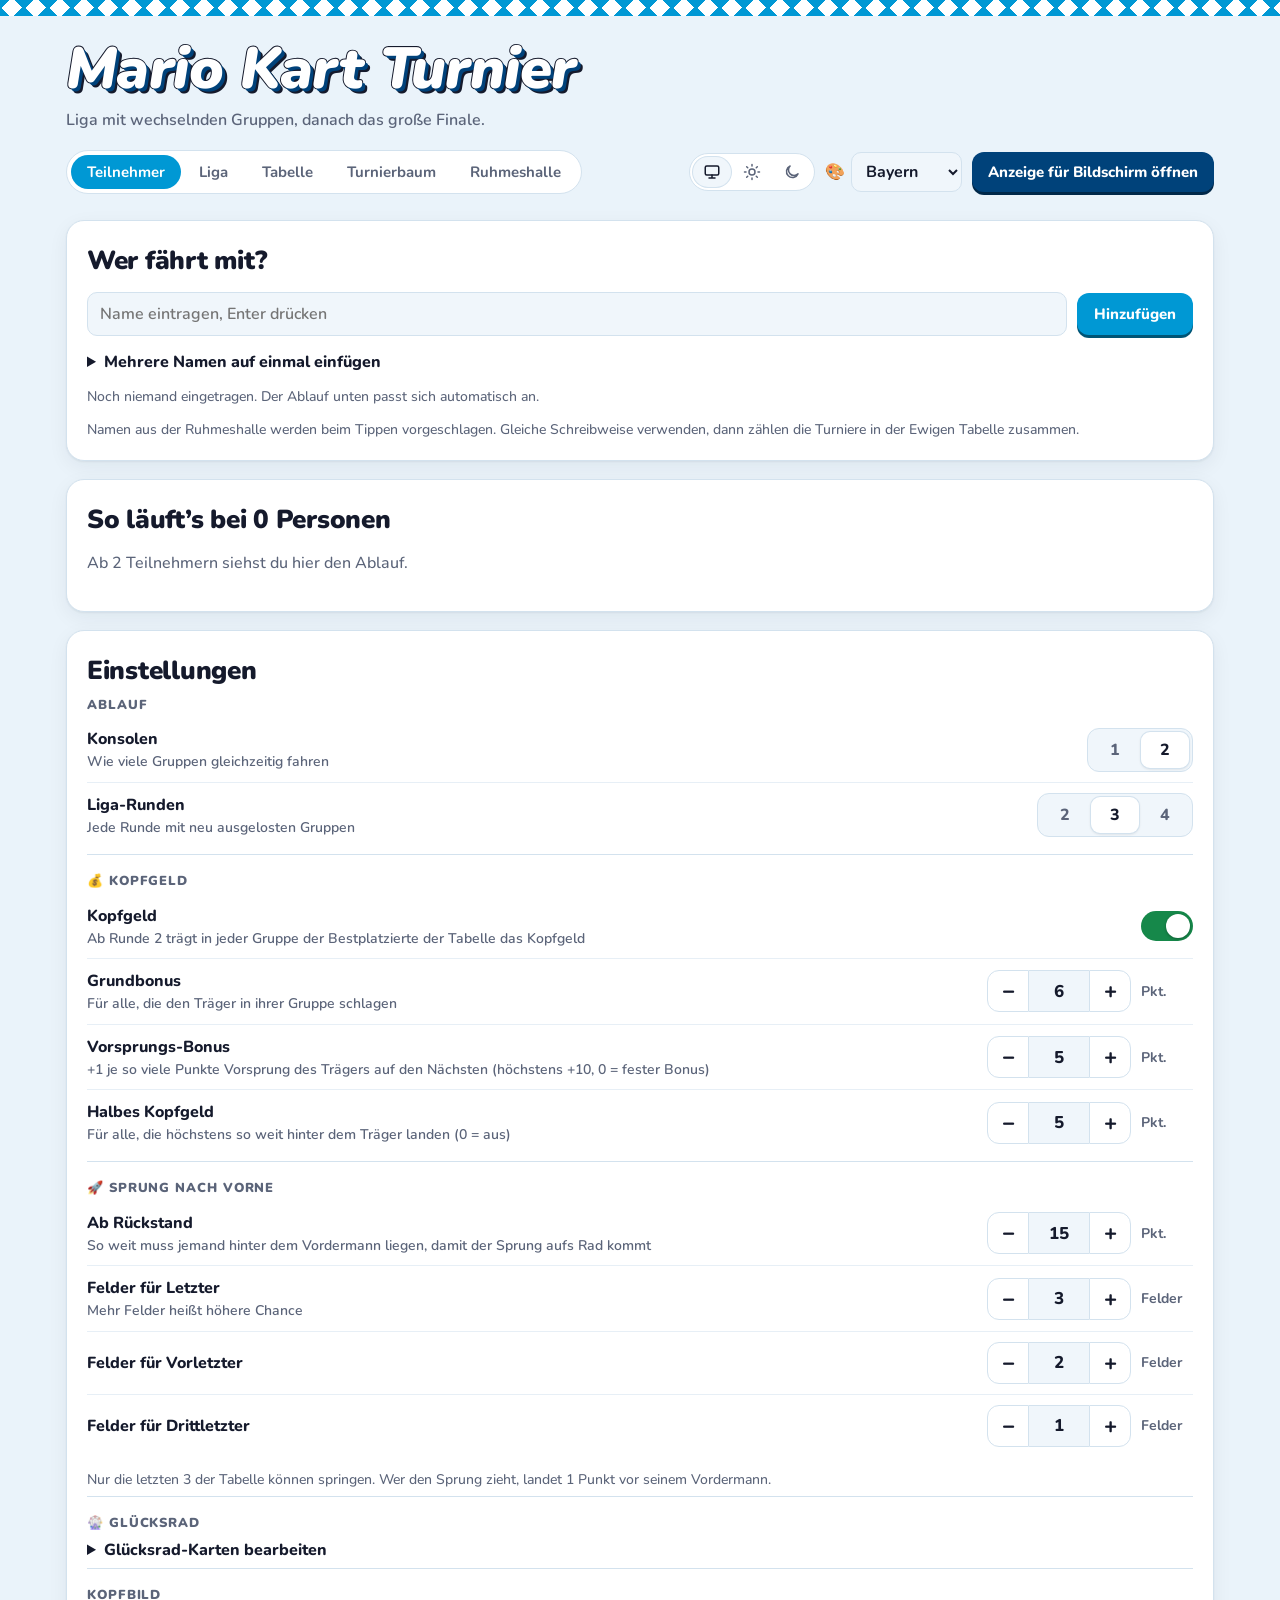
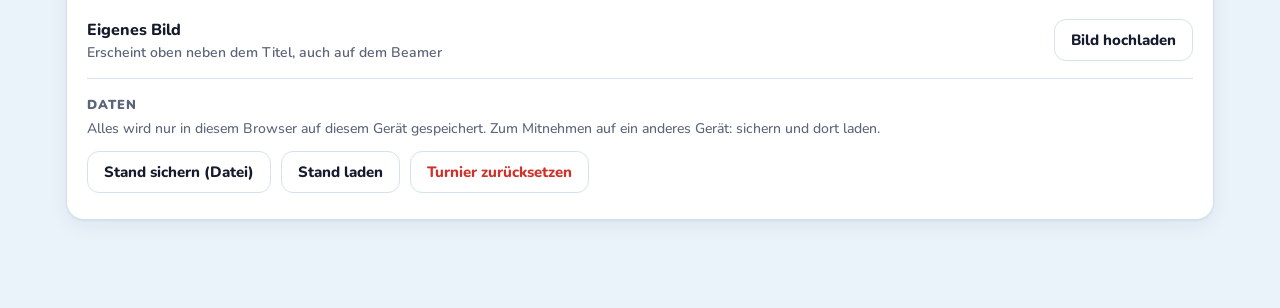
==== commit 1db79b62: "Hell/Dunkel-Schalter in der Kopfzeile: System, Hell, Dunkel - Drei Knöpfe neben der Design-Auswahl, " ====
--- a/mario-kart-turnier-bayern.html
+++ b/mario-kart-turnier-bayern.html
@@ -5,6 +5,7 @@
 <meta name="robots" content="noindex,nofollow">
 <meta name="viewport" content="width=device-width, initial-scale=1, viewport-fit=cover">
 <title>Mario Kart Turnier – Bayern</title>
+<script>try{var t=localStorage.getItem('mk-theme');if(t==='light'||t==='dark')document.documentElement.setAttribute('data-theme',t);}catch(e){}</script>
 <link rel="stylesheet" href="app.css">
 <link rel="stylesheet" href="theme-bayern.css">
 </head>
@@ -23,6 +24,7 @@
         <button role="tab" data-tab="ruhm">Ruhmeshalle</button>
       </div>
       <span class="spacer"></span>
+      <div class="seg themesel" id="themeSel" role="radiogroup" aria-label="Hell oder dunkel"></div>
       <label class="design" title="Design wechseln">🎨 <select id="designSel" aria-label="Design"></select></label>
       <button class="show" id="openDisplay">Anzeige für Bildschirm öffnen</button>
     </nav>
--- a/app.css
+++ b/app.css
@@ -52,6 +52,9 @@
 .tabs button{font:700 15px var(--font);color:var(--muted);background:transparent;border:0;border-radius:999px;padding:7px 16px;cursor:pointer;white-space:nowrap;flex:none}
 .tabs button:hover{color:var(--ink)}
 .tabs button[aria-selected="true"]{background:var(--accent);color:var(--on-accent)}
+.themesel.seg{background:var(--surface);border-radius:999px;padding:3px}
+.themesel.seg button{min-width:0;padding:6px 10px;border-radius:999px;display:grid;place-items:center}
+.themesel.seg button[aria-checked="true"]{background:var(--surface-2);color:var(--ink);box-shadow:0 0 0 1px var(--line)}
 .design{display:inline-flex;align-items:center;gap:6px;font-weight:700}
 .design select{padding:7px 10px;font-weight:700}
 nav .show{font:800 15px var(--font);border:0;border-radius:12px;padding:10px 16px;cursor:pointer;background:var(--curb);color:#fff;box-shadow:0 3px 0 color-mix(in srgb,var(--curb) 60%,#000)}
@@ -91,6 +94,41 @@
 .stats{display:grid;grid-template-columns:repeat(auto-fit,minmax(210px,1fr));gap:12px}
 .stats div{background:var(--surface-2);border:1px solid var(--line);border-radius:14px;padding:12px 16px;color:var(--muted);font-weight:600}
 .stats b{display:block;font:900 26px/1.2 var(--font);color:var(--ink)}
+
+/* Einstellungen: Gruppen mit Zeilen, Beschriftung links, Steuerelement rechts */
+.settings h2{margin-bottom:6px}
+.sgroup{border-top:1px solid var(--line);padding:18px 0 6px}
+.sgroup:first-of-type{border-top:0;padding-top:4px}
+.sgroup>h3{font-size:13px;font-weight:900;text-transform:uppercase;letter-spacing:.07em;color:var(--muted);margin:0 0 4px}
+.sgroup details summary{margin-top:6px}
+.srow{display:flex;align-items:center;justify-content:space-between;flex-wrap:wrap;gap:10px 24px;padding:10px 0}
+.srow+.srow{border-top:1px solid color-mix(in srgb,var(--line) 55%,transparent)}
+.slabel{flex:1 1 260px;min-width:0}
+.slabel b{display:block;font-weight:800}
+.slabel small{display:block;color:var(--muted);font-size:14px;font-weight:600;line-height:1.4;margin-top:1px}
+.sctrl{flex:none;max-width:100%}
+.srow.off .slabel{opacity:.5}
+.seg{display:inline-flex;gap:2px;padding:3px;background:var(--surface-2);border:1px solid var(--line);border-radius:12px}
+.seg button{font:800 16px var(--font);min-width:48px;padding:7px 14px;border:0;border-radius:9px;background:transparent;color:var(--muted);cursor:pointer;font-variant-numeric:tabular-nums}
+.seg button:hover{color:var(--ink)}
+.seg button[aria-checked="true"]{background:var(--surface);color:var(--ink);box-shadow:0 0 0 1px var(--line),0 1px 3px rgba(0,0,0,.14)}
+.stepper{display:inline-flex;align-items:center}
+.stepper .sb{width:42px;height:42px;display:grid;place-items:center;font:800 22px/1 var(--font);color:var(--ink);background:var(--surface);border:1px solid var(--line);cursor:pointer;padding:0}
+.stepper .sb:first-child{border-radius:12px 0 0 12px}
+.stepper .sb:nth-child(3){border-radius:0 12px 12px 0}
+.stepper .sb:hover:not(:disabled){background:var(--surface-2)}
+.stepper .sb:disabled{color:var(--faint);opacity:.5;cursor:not-allowed}
+.stepper input[type=number]{width:60px;height:42px;padding:0 4px;text-align:center;border-radius:0;border-left:0;border-right:0;font-size:17px}
+.stepper .unit{width:52px;margin-left:10px;color:var(--muted);font-weight:700;font-size:14px}
+.switch{position:relative;display:inline-block;width:52px;height:30px;vertical-align:middle}
+.switch input[type=checkbox]{position:absolute;inset:0;width:100%;height:100%;margin:0;opacity:0;cursor:pointer;z-index:1}
+.switch span{position:absolute;inset:0;border-radius:999px;background:color-mix(in srgb,var(--faint) 55%,var(--surface));transition:background .15s}
+.switch span::after{content:"";position:absolute;top:3px;left:3px;width:24px;height:24px;border-radius:50%;background:#fff;box-shadow:0 1px 3px rgba(0,0,0,.3);transition:transform .15s}
+.switch input:checked+span{background:var(--good)}
+.switch input:checked+span::after{transform:translateX(22px)}
+.switch input:focus-visible+span{outline:3px solid var(--accent);outline-offset:2px}
+@media (max-width:520px){.srow{gap:8px}.sctrl{width:100%}.stepper .unit{width:auto}
+  .srow:has(.switch){flex-wrap:nowrap}.srow:has(.switch) .slabel{flex-basis:auto}.srow:has(.switch) .sctrl{width:auto}}
 .roundbar{display:flex;gap:8px;flex-wrap:wrap;margin-bottom:16px}
 .pill{font:700 15px var(--font);border:1px solid var(--line);background:var(--surface);color:var(--muted);padding:7px 16px;border-radius:999px;cursor:pointer}
 .pill[aria-pressed="true"]{background:var(--accent);border-color:transparent;color:var(--on-accent)}
